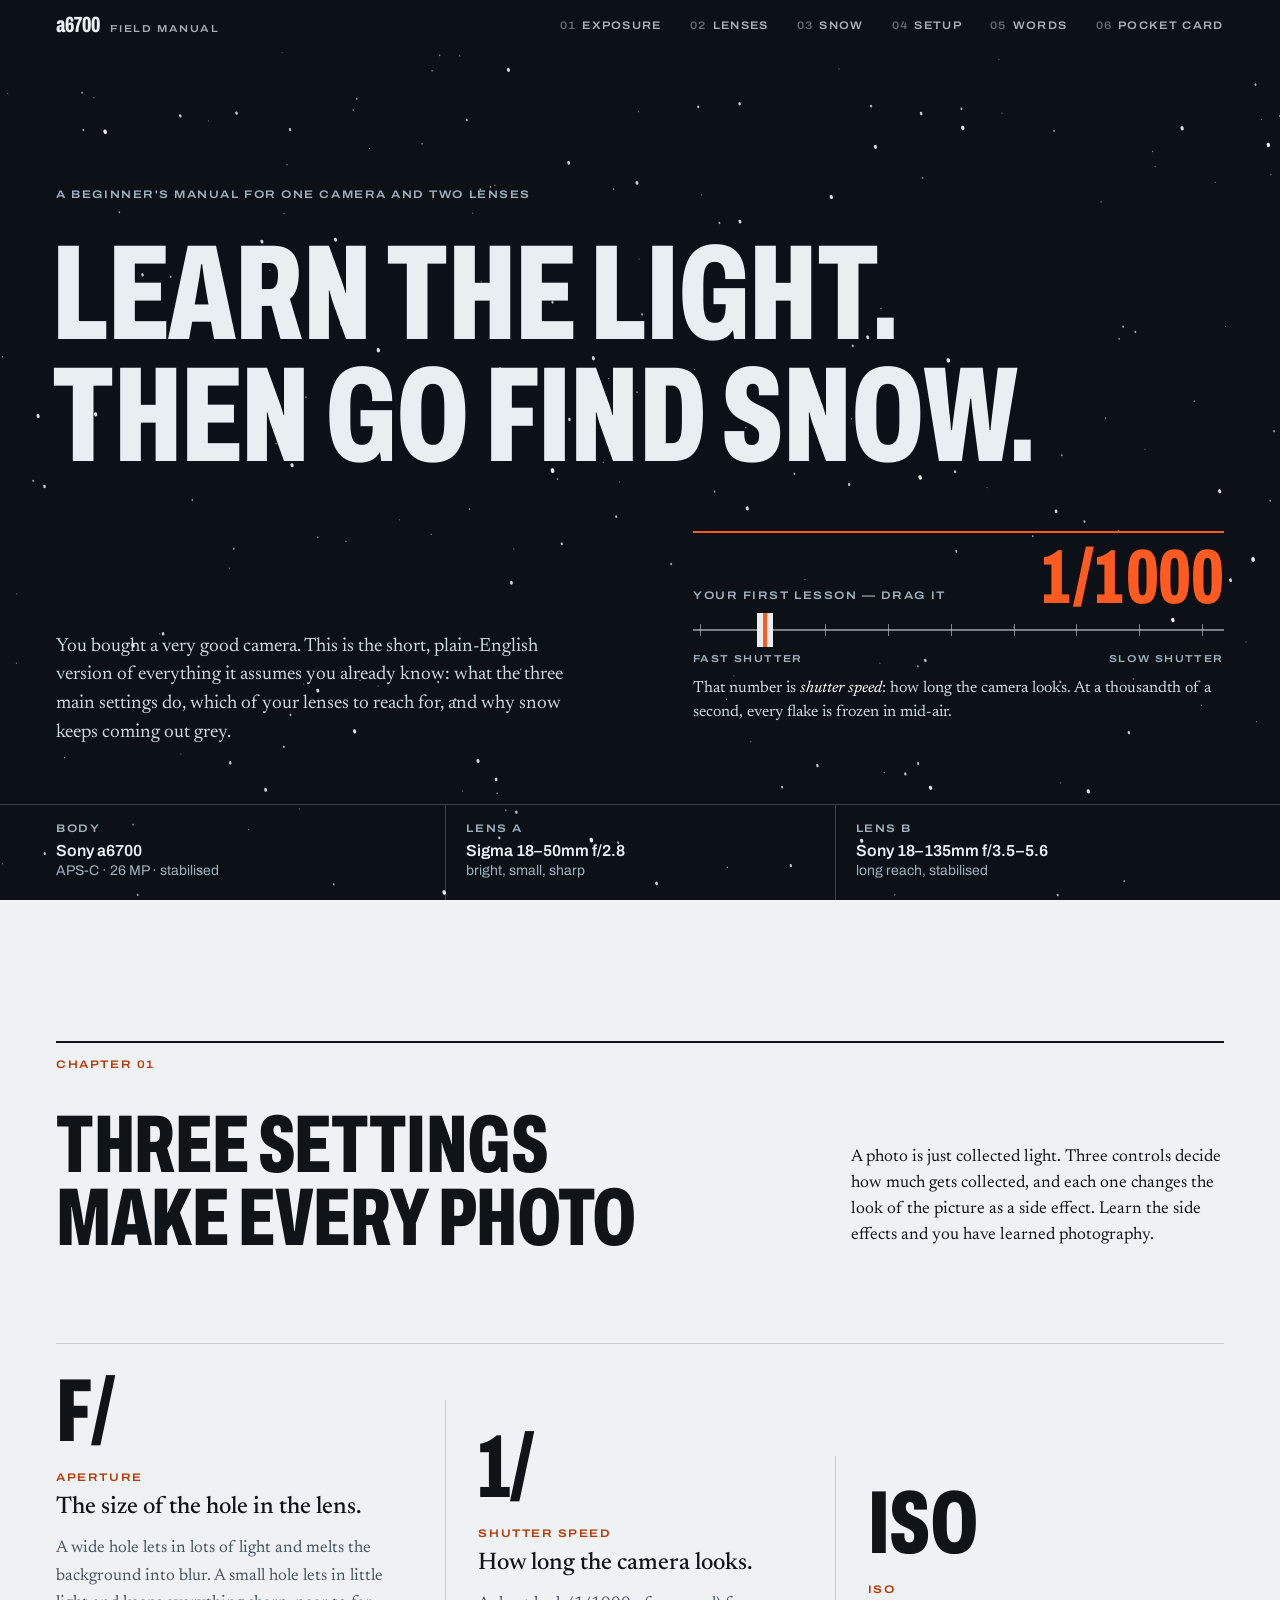
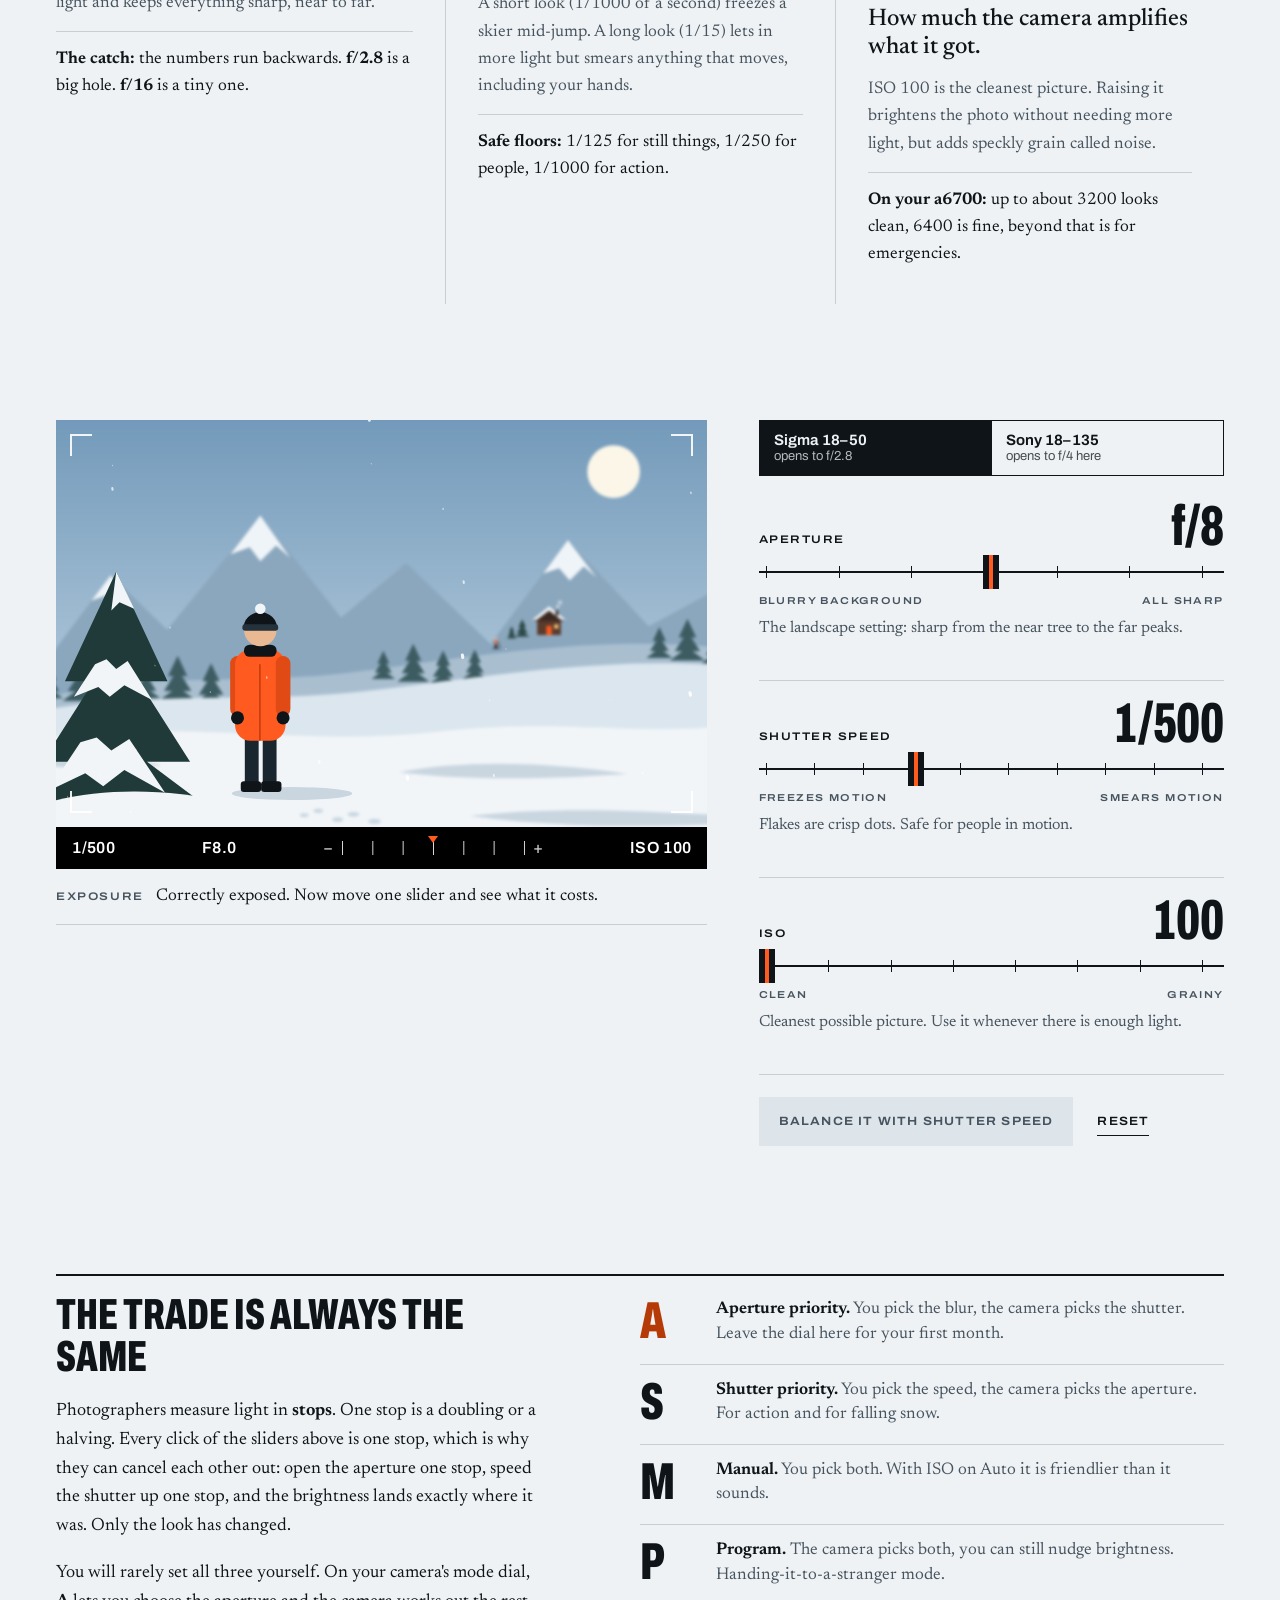
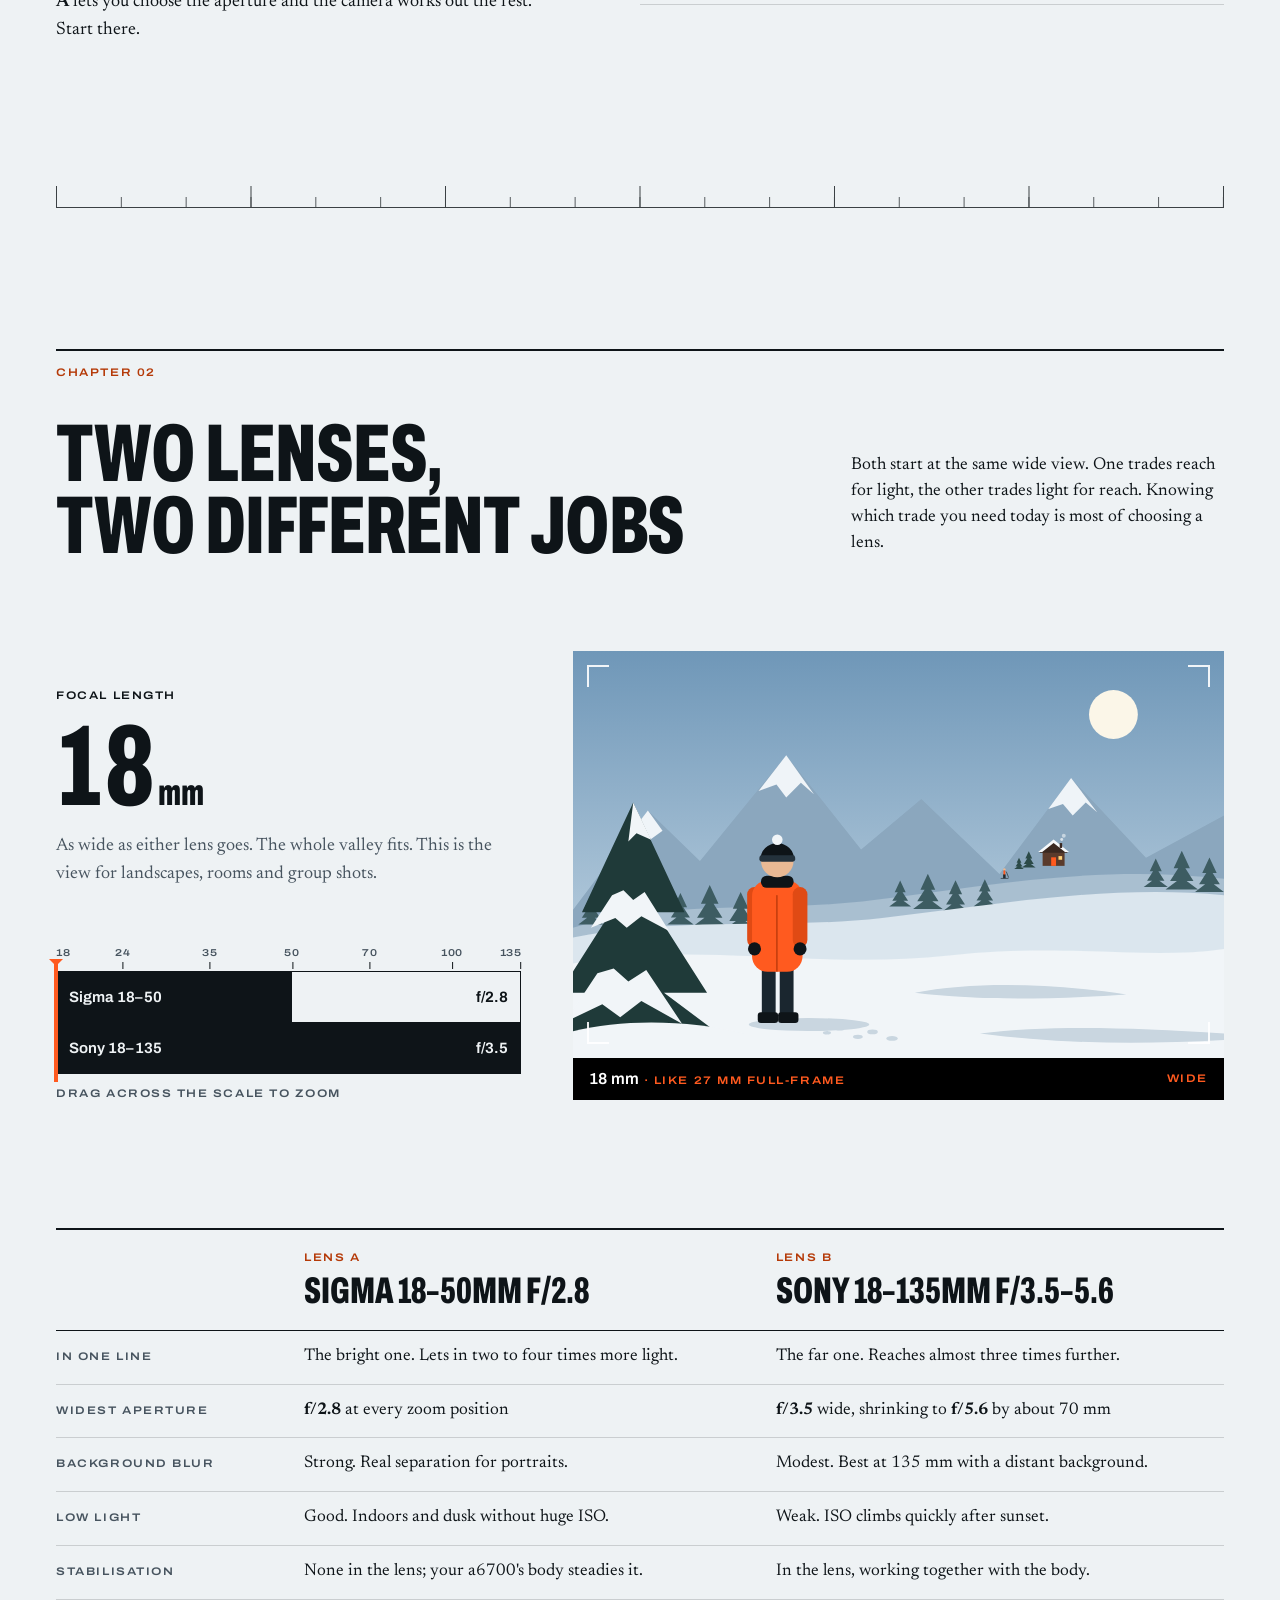
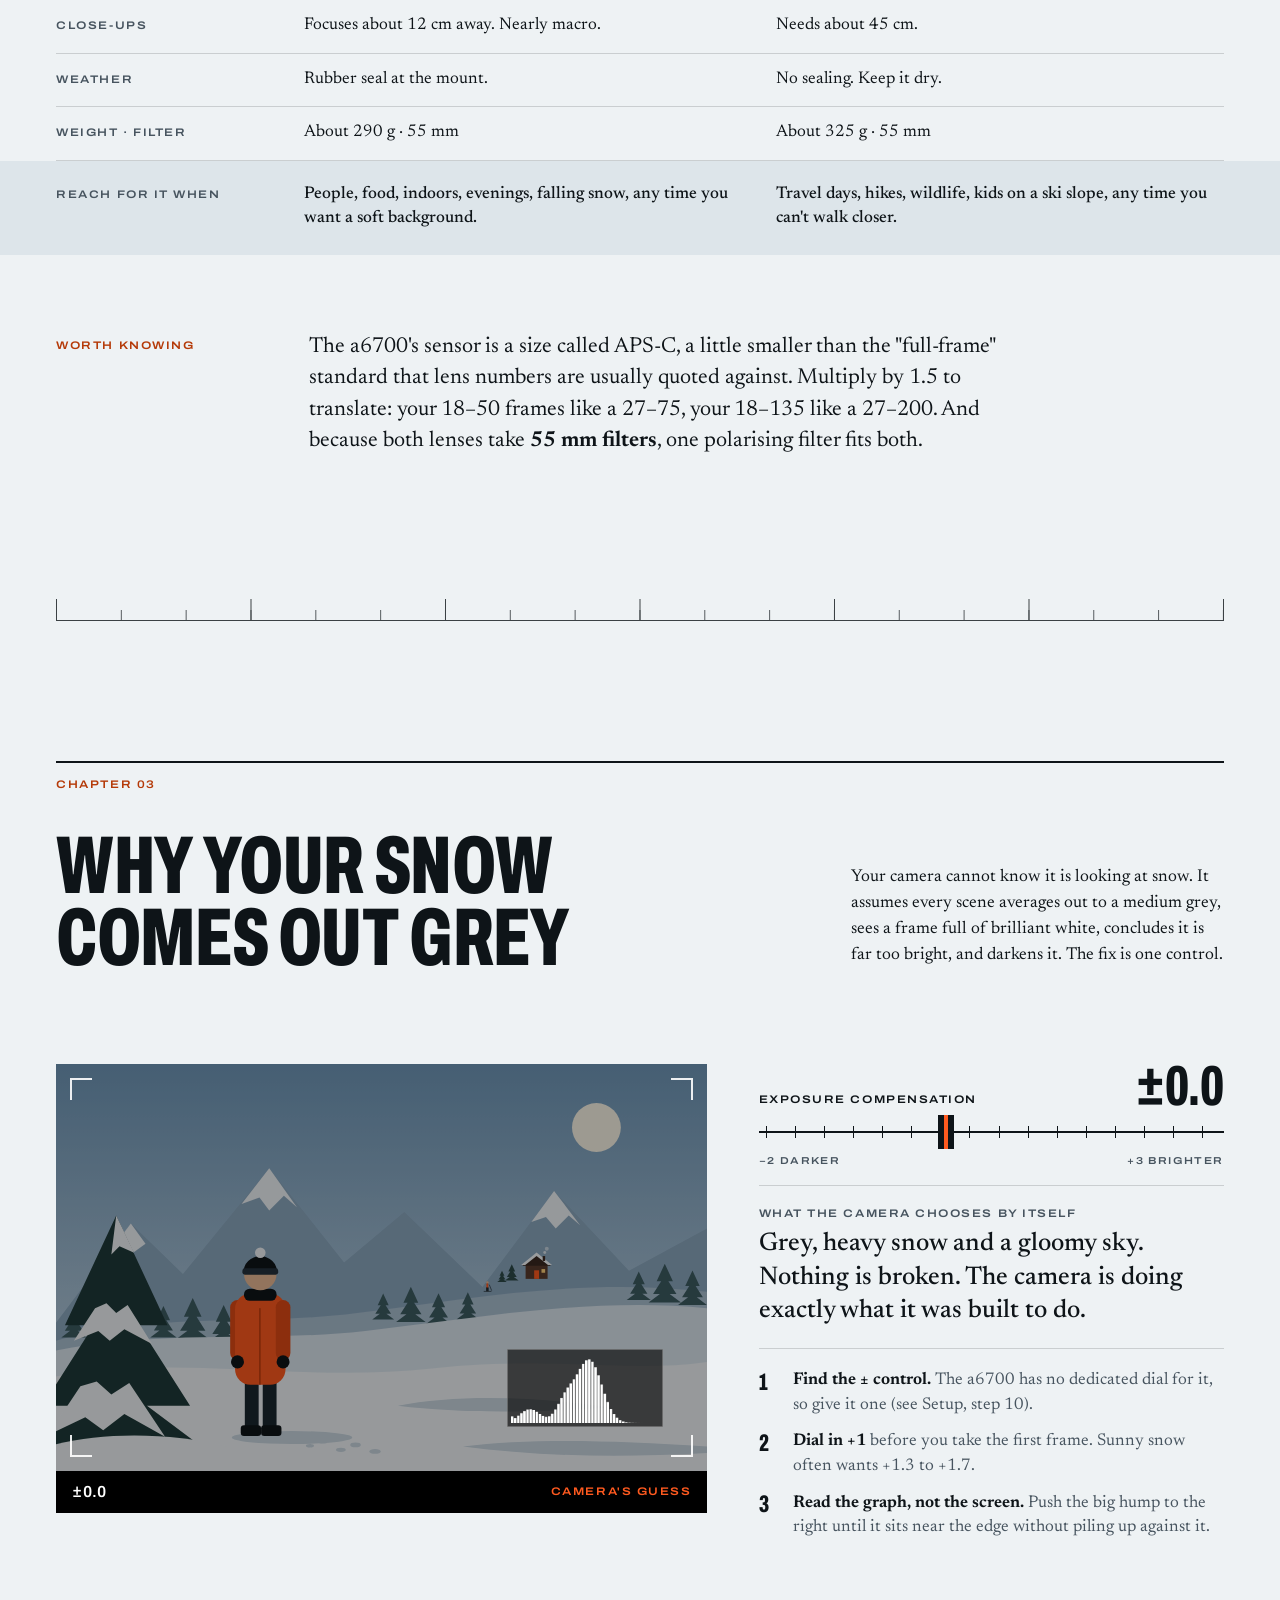
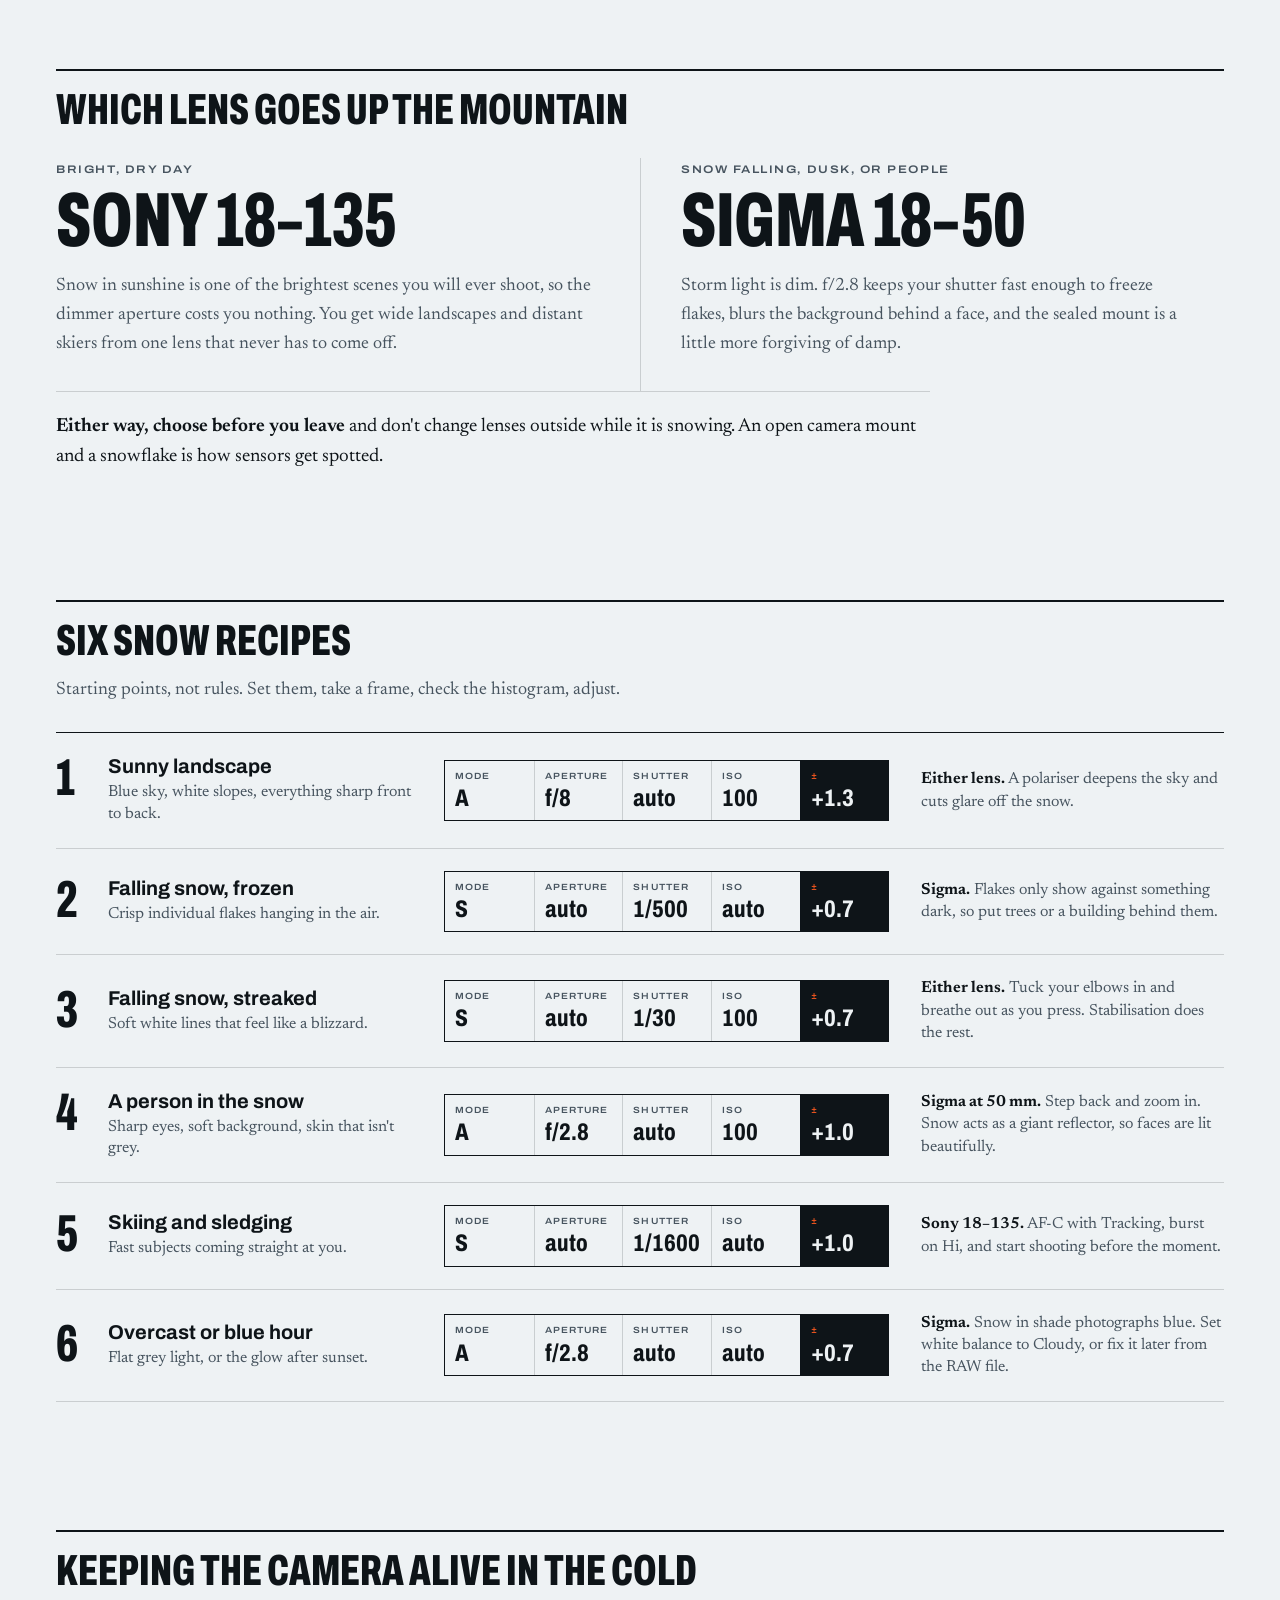
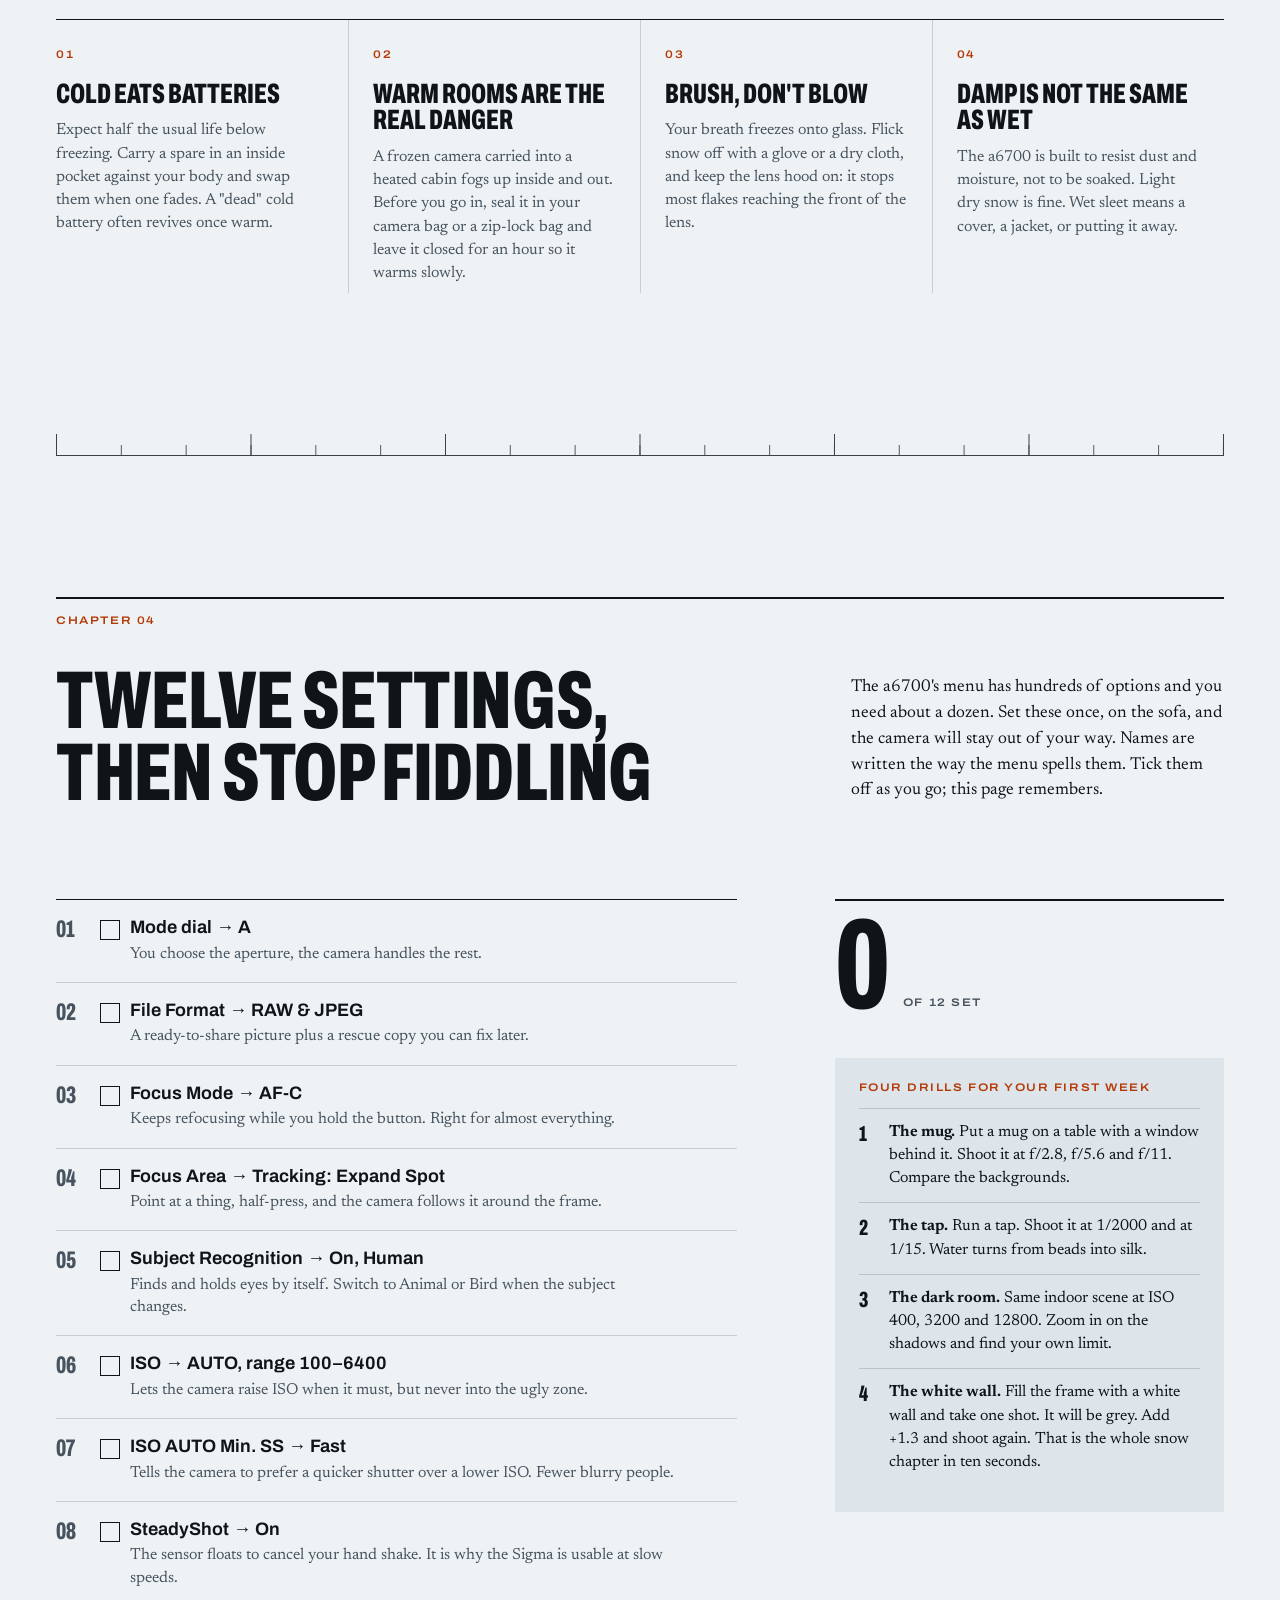
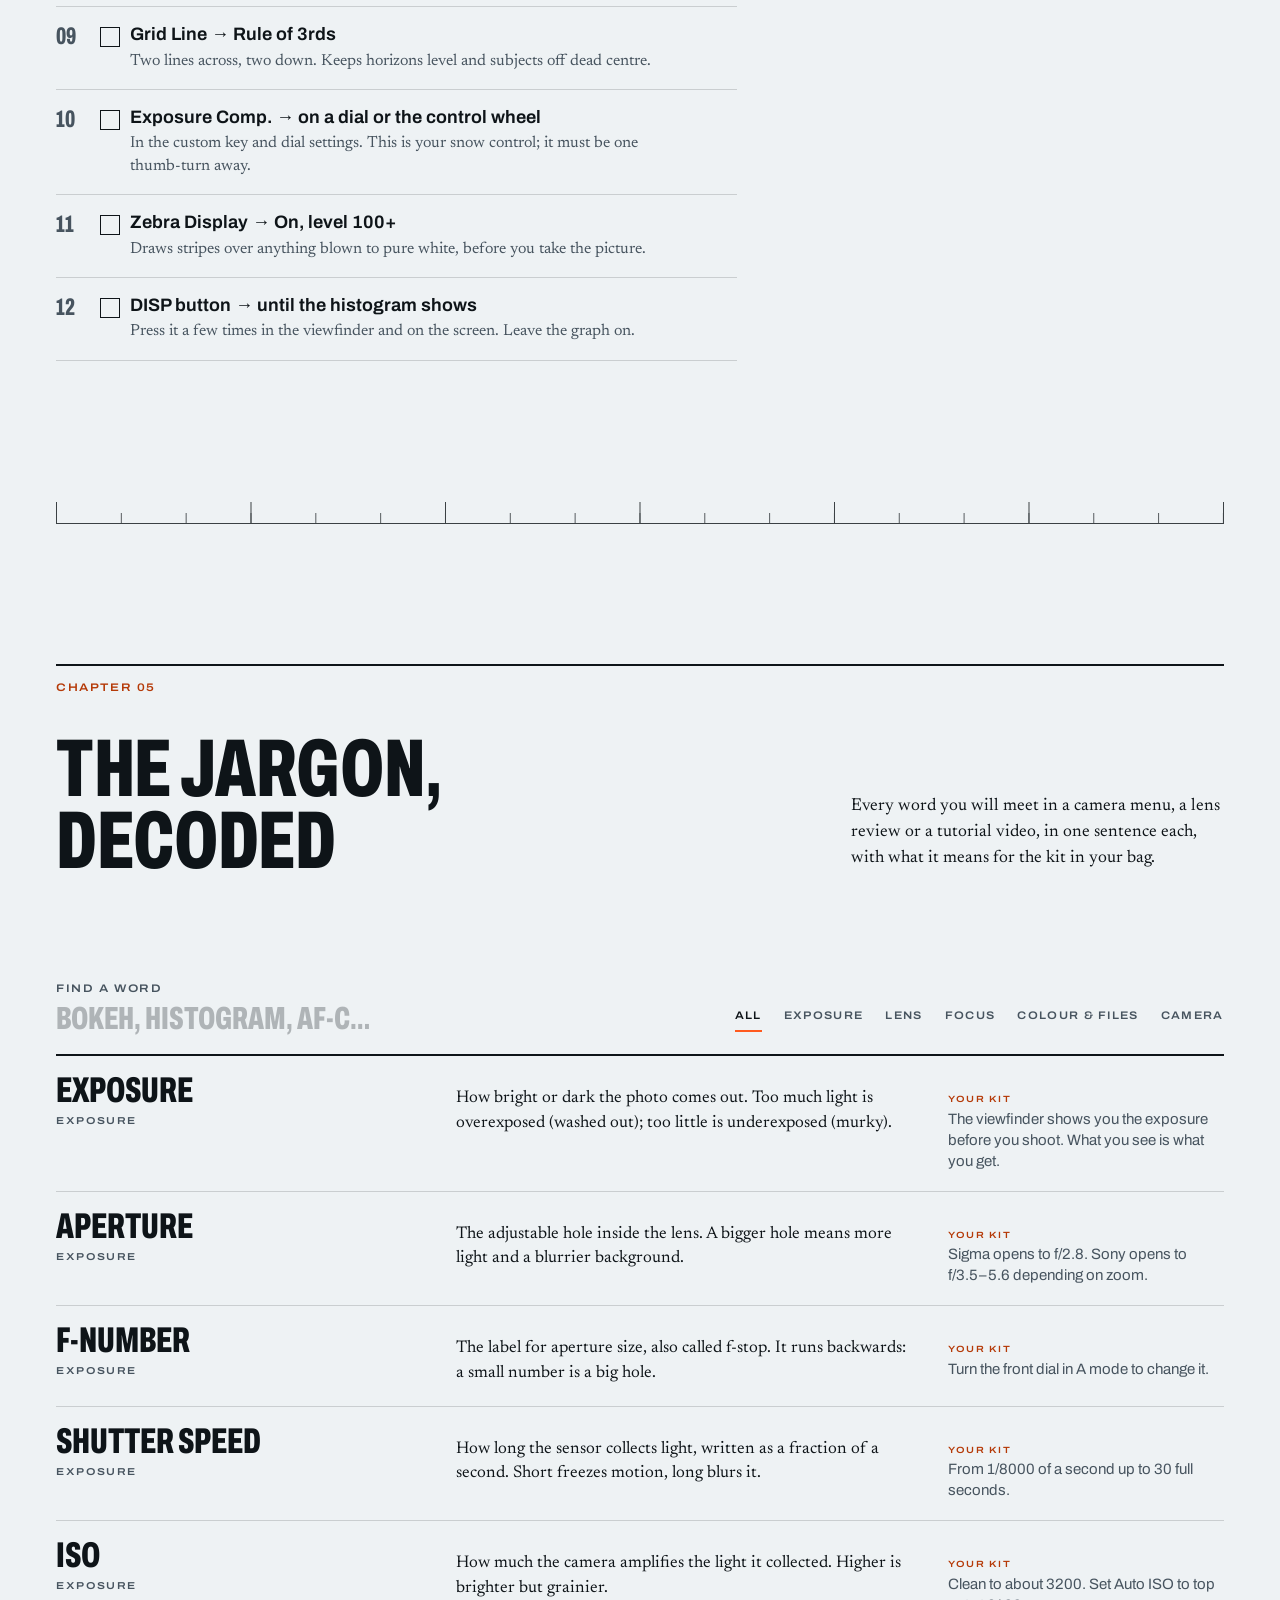
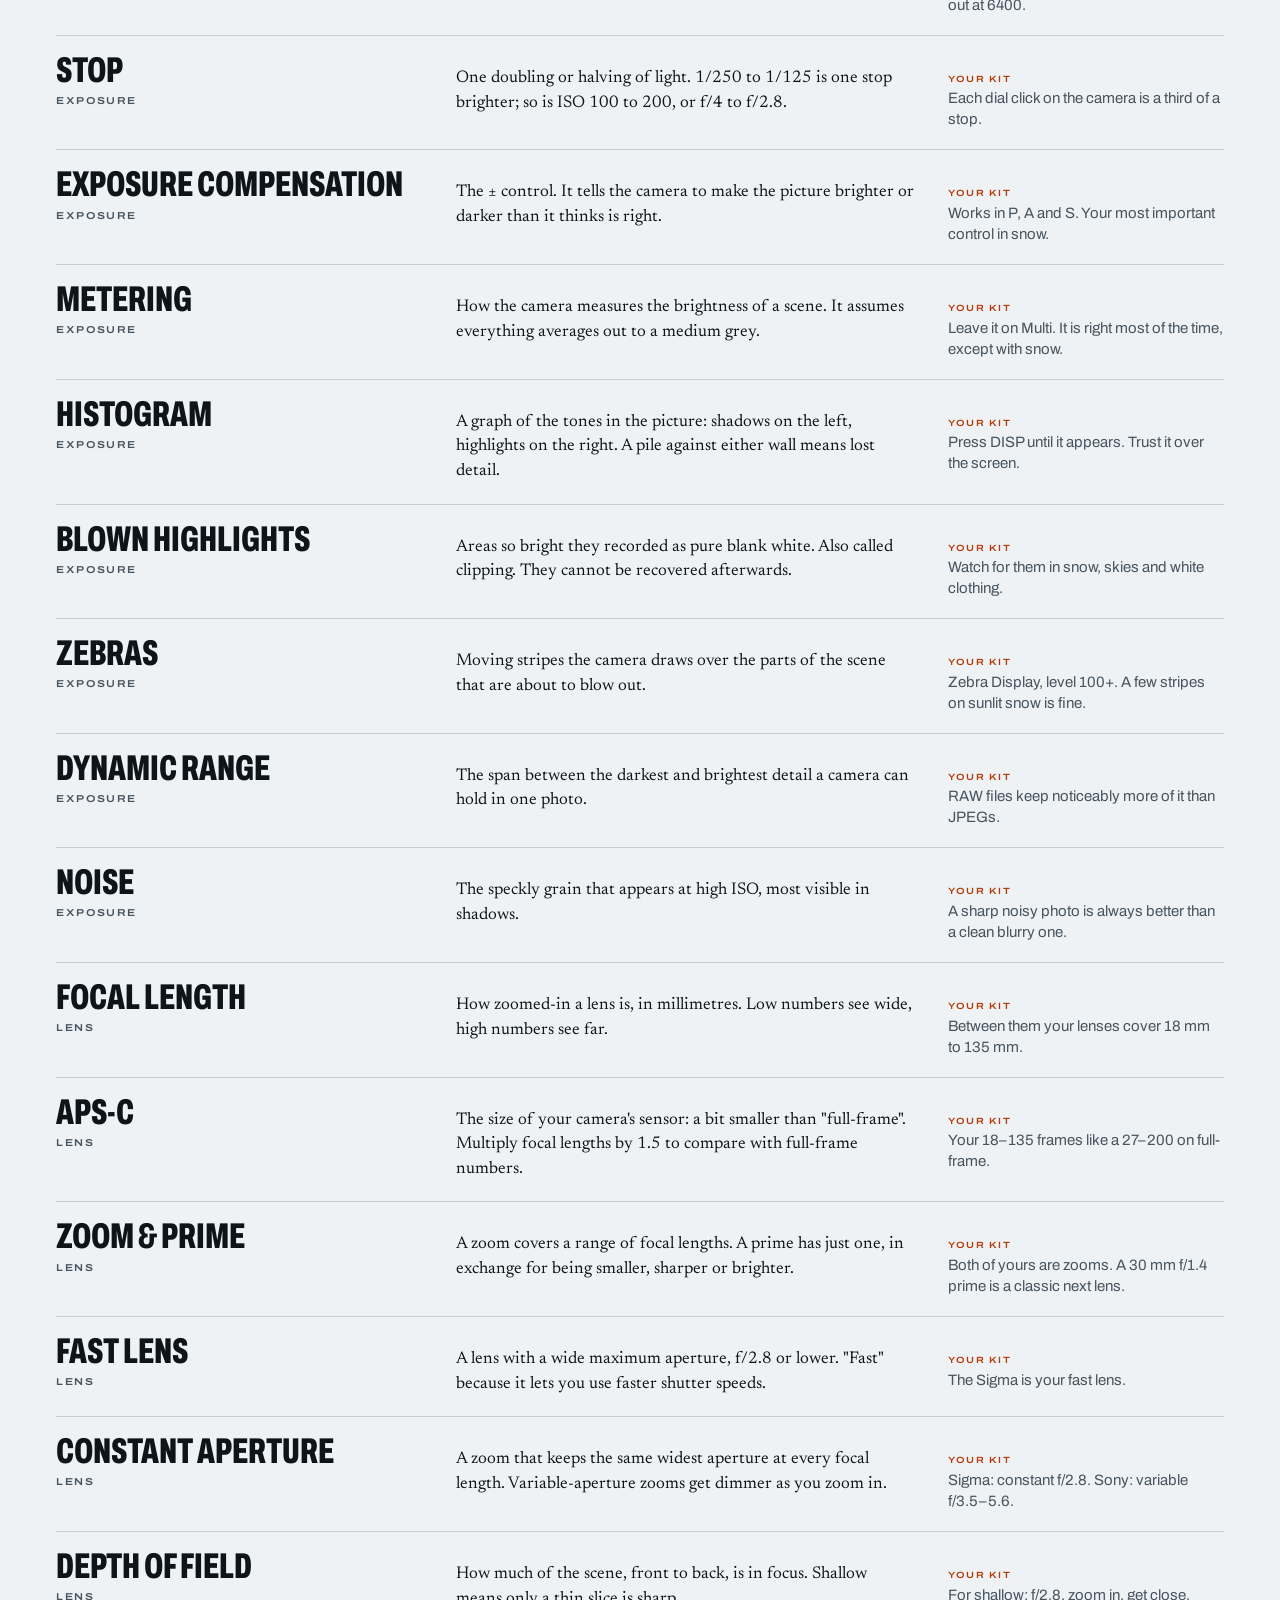
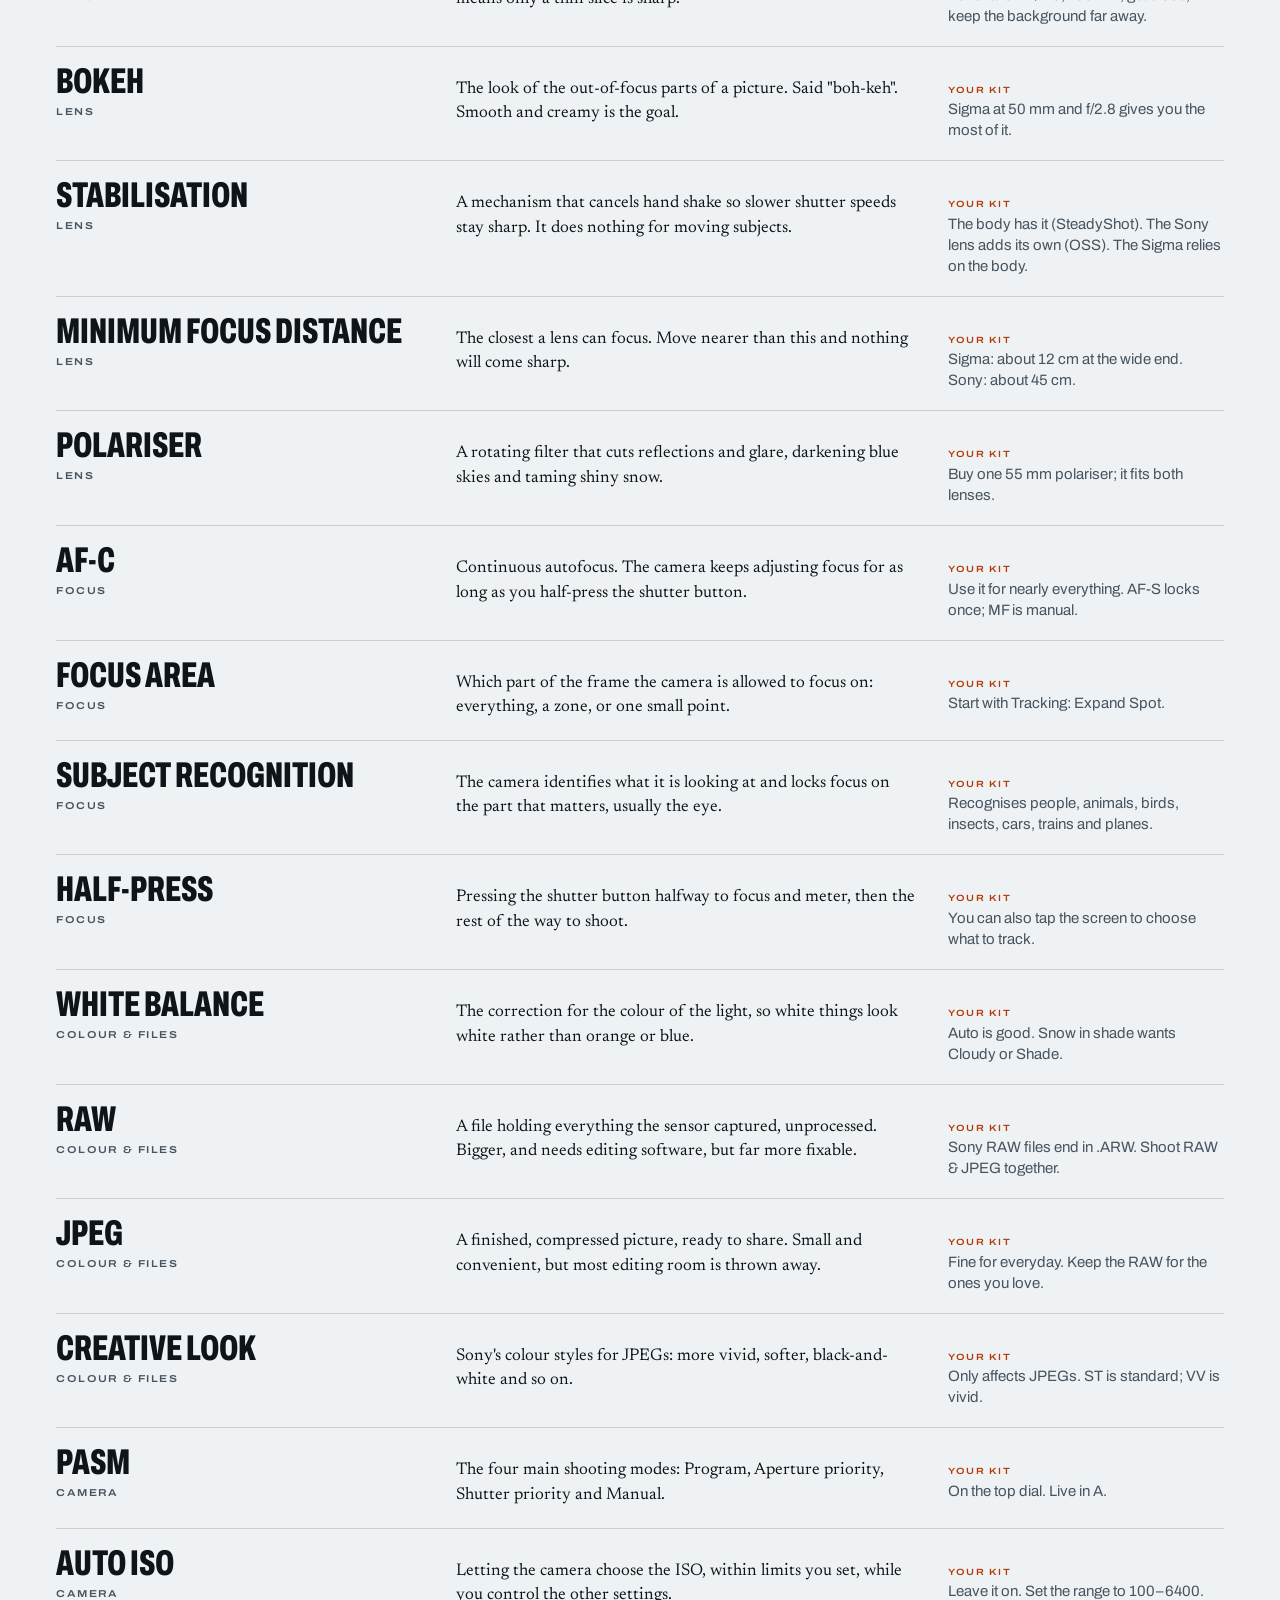
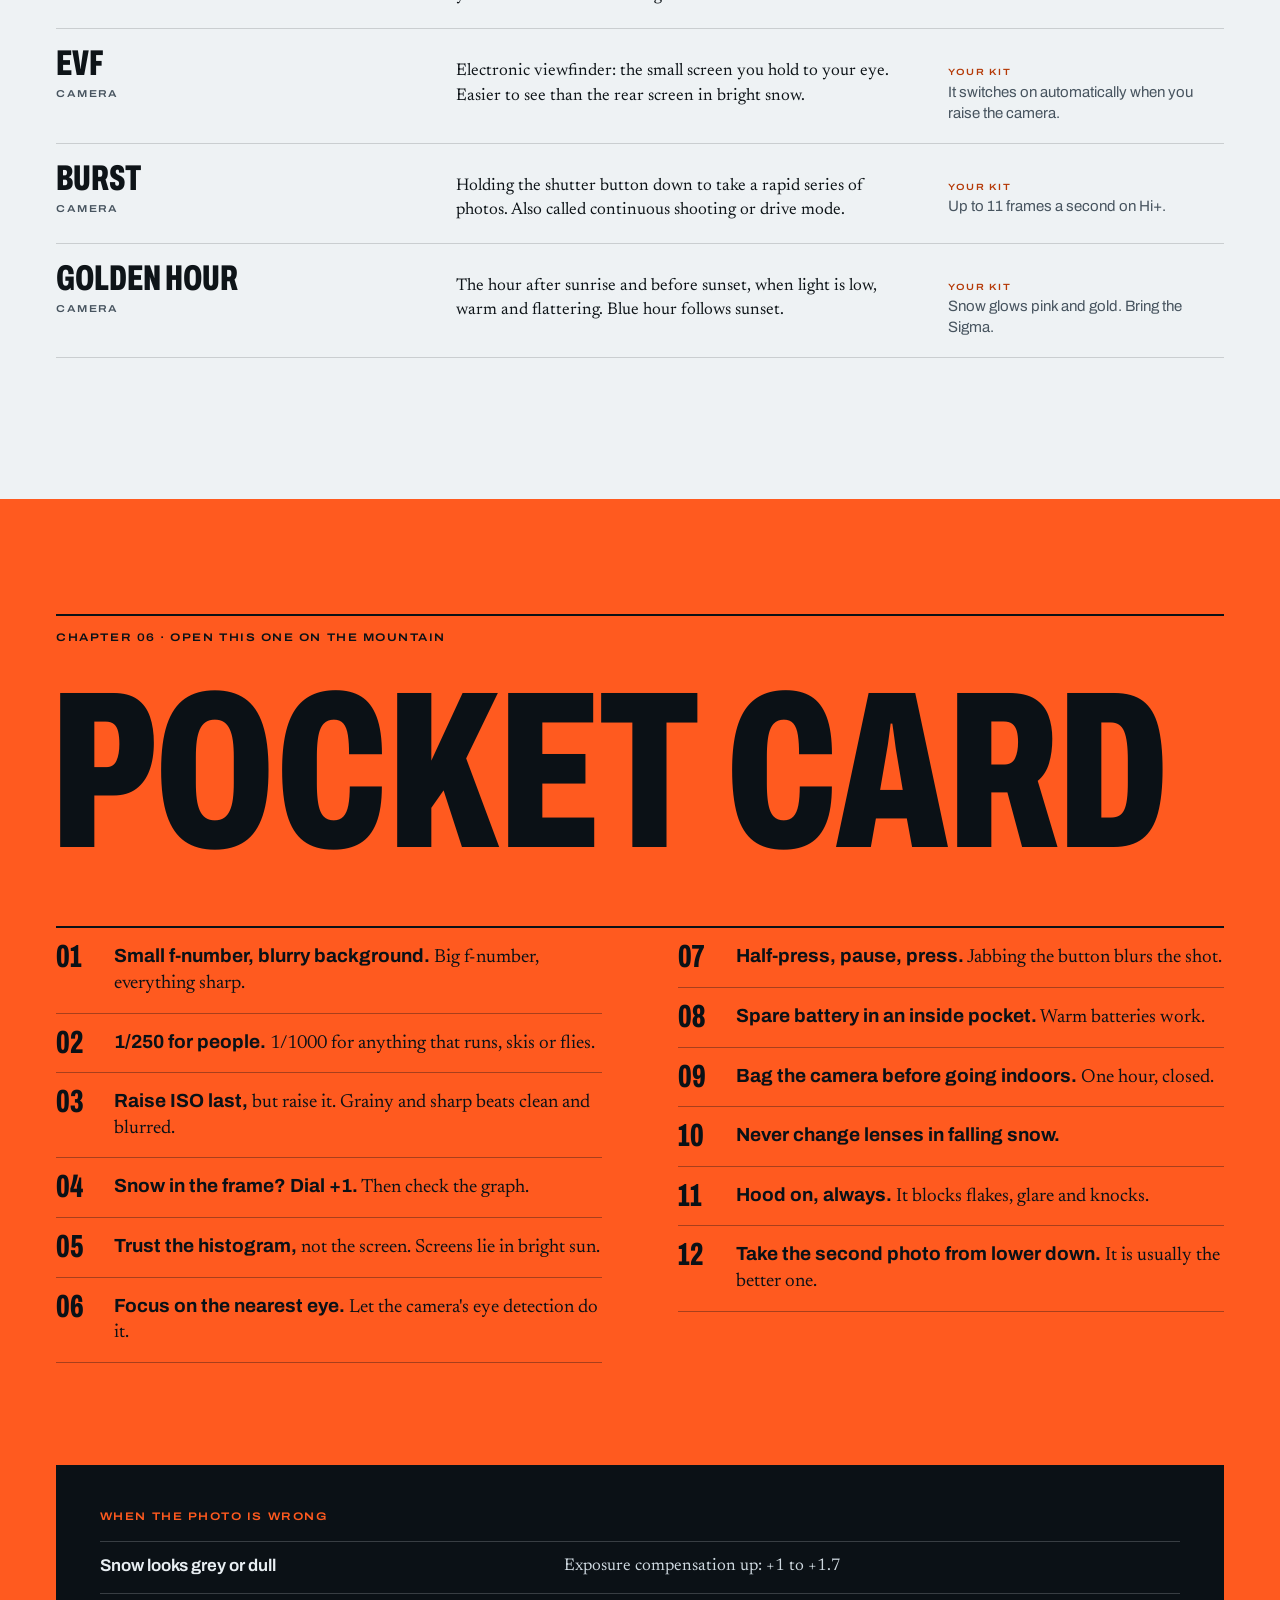
==== index.html @ c6e3d1d1 "Build a6700 Field Manual: beginner photography and snow guide Single-page static site covering expos" ====
<!doctype html>
<html lang="en">
<head>
<meta charset="utf-8">
<meta name="viewport" content="width=device-width, initial-scale=1, viewport-fit=cover">
<title>a6700 Field Manual — photography from zero, then snow</title>
<meta name="description" content="A beginner's field manual for the Sony a6700 with the Sigma 18–50mm f/2.8 and Sony 18–135mm: exposure explained with live simulators, which lens to use, and how to photograph snow.">
<meta name="theme-color" content="#0b1116">
<link rel="icon" href="data:image/svg+xml,%3Csvg xmlns='http://www.w3.org/2000/svg' viewBox='0 0 32 32'%3E%3Crect width='32' height='32' fill='%230b1116'/%3E%3Ccircle cx='16' cy='16' r='9' fill='none' stroke='%23fff' stroke-width='2'/%3E%3Ccircle cx='16' cy='16' r='3.5' fill='%23ff5a1f'/%3E%3C/svg%3E">
<link rel="preload" href="fonts/archivo-latin-wdth-normal.woff2" as="font" type="font/woff2" crossorigin>
<link rel="preload" href="fonts/newsreader-latin-opsz-normal.woff2" as="font" type="font/woff2" crossorigin>
<link rel="stylesheet" href="css/styles.css">
</head>
<body>
<a class="skip" href="#exposure">Skip to the manual</a>

<header class="nav" id="nav">
  <a class="nav__brand" href="#top"><b>a6700</b><span>Field Manual</span></a>
  <nav class="nav__links" aria-label="Chapters">
    <a href="#exposure"><i>01</i>Exposure</a>
    <a href="#lenses"><i>02</i>Lenses</a>
    <a href="#snow"><i>03</i>Snow</a>
    <a href="#setup"><i>04</i>Setup</a>
    <a href="#words"><i>05</i>Words</a>
    <a href="#pocket"><i>06</i>Pocket card</a>
  </nav>
  <div class="nav__progress" aria-hidden="true"><span id="progress"></span></div>
</header>

<!-- ───────────── HERO ───────────── -->
<section class="hero" id="top">
  <canvas class="hero__snow" id="heroSnow" aria-hidden="true"></canvas>
  <div class="hero__inner wrap">
    <p class="label hero__kicker">A beginner's manual for one camera and two lenses</p>
    <h1 class="hero__title display">
      <span class="line"><span>Learn the light.</span></span>
      <span class="line"><span>Then go find snow.</span></span>
    </h1>
    <div class="hero__lower">
      <p class="hero__lede">You bought a very good camera. This is the short, plain-English version of everything it assumes you already know: what the three main settings do, which of your lenses to reach for, and why snow keeps coming out grey.</p>
      <div class="shutterdemo">
        <div class="shutterdemo__head">
          <span class="label">Your first lesson — drag it</span>
          <output class="shutterdemo__val display" id="heroShutterVal" for="heroShutter">1/1000</output>
        </div>
        <input class="range range--dark" id="heroShutter" type="range" min="0" max="8" step="1" value="1" aria-label="Shutter speed for the falling snow">
        <div class="range__ends label"><span>Fast shutter</span><span>Slow shutter</span></div>
        <p class="shutterdemo__say" id="heroShutterSay">That number is <em>shutter speed</em>: how long the camera looks. At a thousandth of a second, every flake is frozen in mid-air.</p>
      </div>
    </div>
  </div>
  <dl class="hero__kit wrap">
    <div><dt class="label">Body</dt><dd>Sony a6700 <span>APS-C · 26 MP · stabilised</span></dd></div>
    <div><dt class="label">Lens A</dt><dd>Sigma 18–50mm f/2.8 <span>bright, small, sharp</span></dd></div>
    <div><dt class="label">Lens B</dt><dd>Sony 18–135mm f/3.5–5.6 <span>long reach, stabilised</span></dd></div>
  </dl>
</section>

<main>

<!-- ───────────── 01 EXPOSURE ───────────── -->
<section class="chapter" id="exposure">
  <div class="wrap">
    <header class="chead">
      <p class="chead__no label">Chapter 01</p>
      <h2 class="chead__title display">Three settings<br>make every photo</h2>
      <p class="chead__lede">A photo is just collected light. Three controls decide how much gets collected, and each one changes the look of the picture as a side effect. Learn the side effects and you have learned photography.</p>
    </header>

    <div class="trio">
      <article class="trio__item reveal">
        <p class="trio__sym display">f/</p>
        <h3>Aperture</h3>
        <p class="trio__what">The size of the hole in the lens.</p>
        <p>A wide hole lets in lots of light and melts the background into blur. A small hole lets in little light and keeps everything sharp, near to far.</p>
        <p class="trio__catch"><b>The catch:</b> the numbers run backwards. <b>f/2.8</b> is a big hole. <b>f/16</b> is a tiny one.</p>
      </article>
      <article class="trio__item reveal">
        <p class="trio__sym display">1/</p>
        <h3>Shutter speed</h3>
        <p class="trio__what">How long the camera looks.</p>
        <p>A short look (1/1000 of a second) freezes a skier mid-jump. A long look (1/15) lets in more light but smears anything that moves, including your hands.</p>
        <p class="trio__catch"><b>Safe floors:</b> 1/125 for still things, 1/250 for people, 1/1000 for action.</p>
      </article>
      <article class="trio__item reveal">
        <p class="trio__sym display">ISO</p>
        <h3>ISO</h3>
        <p class="trio__what">How much the camera amplifies what it got.</p>
        <p>ISO 100 is the cleanest picture. Raising it brightens the photo without needing more light, but adds speckly grain called noise.</p>
        <p class="trio__catch"><b>On your a6700:</b> up to about 3200 looks clean, 6400 is fine, beyond that is for emergencies.</p>
      </article>
    </div>

    <div class="sim" id="sim">
      <div class="sim__stagecol">
        <figure class="vf" id="simStage">
          <div class="vf__scene" id="simScene">
            <div class="vf__layer" id="simBg"></div>
            <div class="vf__layer" id="simFg"></div>
            <canvas class="vf__layer" id="simSnow"></canvas>
            <div class="vf__layer vf__grain" id="simGrain"></div>
          </div>
          <div class="vf__marks" aria-hidden="true"><i></i><i></i><i></i><i></i></div>
          <div class="vf__cursor" id="simCursor" aria-hidden="true"></div>
          <figcaption class="vf__hud" aria-live="polite">
            <span id="hudSs">1/500</span>
            <span id="hudF">F8.0</span>
            <span class="vf__meter" aria-hidden="true"><b>−</b><span class="meter"><span class="meter__ticks"></span><i id="hudNeedle"></i></span><b>+</b></span>
            <span id="hudIso">ISO 100</span>
          </figcaption>
        </figure>
        <p class="sim__verdict" id="simVerdict"><b class="label">Exposure</b><span>Correctly exposed.</span></p>
      </div>

      <div class="sim__controls">
        <div class="seg" role="group" aria-label="Lens on the camera">
          <button type="button" class="seg__b is-on" data-lens="sigma" aria-pressed="true">Sigma 18–50 <span>opens to f/2.8</span></button>
          <button type="button" class="seg__b" data-lens="sony" aria-pressed="false">Sony 18–135 <span>opens to f/4 here</span></button>
        </div>

        <div class="ctl">
          <div class="ctl__head"><label class="label" for="simF">Aperture</label><output class="ctl__val display" id="simFVal" for="simF">f/8</output></div>
          <input class="range" id="simF" type="range" min="0" max="6" step="1" value="3">
          <div class="range__ends label"><span>Blurry background</span><span>All sharp</span></div>
          <p class="ctl__say" id="simFSay"></p>
        </div>
        <div class="ctl">
          <div class="ctl__head"><label class="label" for="simS">Shutter speed</label><output class="ctl__val display" id="simSVal" for="simS">1/500</output></div>
          <input class="range" id="simS" type="range" min="0" max="9" step="1" value="3">
          <div class="range__ends label"><span>Freezes motion</span><span>Smears motion</span></div>
          <p class="ctl__say" id="simSSay"></p>
        </div>
        <div class="ctl">
          <div class="ctl__head"><label class="label" for="simI">ISO</label><output class="ctl__val display" id="simIVal" for="simI">100</output></div>
          <input class="range" id="simI" type="range" min="0" max="7" step="1" value="0">
          <div class="range__ends label"><span>Clean</span><span>Grainy</span></div>
          <p class="ctl__say" id="simISay"></p>
        </div>
        <div class="sim__actions">
          <button type="button" class="btn" id="simBalance">Balance it with shutter speed</button>
          <button type="button" class="link" id="simReset">Reset</button>
        </div>
      </div>
    </div>

    <div class="stops">
      <div class="stops__text">
        <h3 class="h3">The trade is always the same</h3>
        <p>Photographers measure light in <b>stops</b>. One stop is a doubling or a halving. Every click of the sliders above is one stop, which is why they can cancel each other out: open the aperture one stop, speed the shutter up one stop, and the brightness lands exactly where it was. Only the look has changed.</p>
        <p>You will rarely set all three yourself. On your camera's mode dial, <b>A</b> lets you choose the aperture and the camera works out the rest. Start there.</p>
      </div>
      <dl class="modes">
        <div><dt class="display">A</dt><dd><b>Aperture priority.</b> You pick the blur, the camera picks the shutter. Leave the dial here for your first month.</dd></div>
        <div><dt class="display">S</dt><dd><b>Shutter priority.</b> You pick the speed, the camera picks the aperture. For action and for falling snow.</dd></div>
        <div><dt class="display">M</dt><dd><b>Manual.</b> You pick both. With ISO on Auto it is friendlier than it sounds.</dd></div>
        <div><dt class="display">P</dt><dd><b>Program.</b> The camera picks both, you can still nudge brightness. Handing-it-to-a-stranger mode.</dd></div>
      </dl>
    </div>
  </div>
</section>

<div class="ruler" aria-hidden="true"></div>

<!-- ───────────── 02 LENSES ───────────── -->
<section class="chapter" id="lenses">
  <div class="wrap">
    <header class="chead">
      <p class="chead__no label">Chapter 02</p>
      <h2 class="chead__title display">Two lenses,<br>two different jobs</h2>
      <p class="chead__lede">Both start at the same wide view. One trades reach for light, the other trades light for reach. Knowing which trade you need today is most of choosing a lens.</p>
    </header>

    <div class="zoom">
      <figure class="vf vf--zoom">
        <div class="vf__scene"><div class="vf__layer vf__zoomer" id="zoomScene"></div></div>
        <div class="vf__marks" aria-hidden="true"><i></i><i></i><i></i><i></i></div>
        <figcaption class="vf__hud vf__hud--zoom"><span id="zoomMm">18 mm</span><span id="zoomKind">Wide</span></figcaption>
      </figure>

      <div class="zoom__panel">
        <div class="zoom__read">
          <div><span class="label">Focal length</span><output class="zoom__big display" id="zoomVal" for="zoomRange">18<small>mm</small></output></div>
          <p id="zoomSay">As wide as either lens goes. The whole valley fits. This is the view for landscapes, rooms and group shots.</p>
        </div>

        <div class="fscale" id="fscale">
          <div class="fscale__marks label" id="fscaleMarks"></div>
          <div class="fscale__bar fscale__bar--sigma" id="barSigma"><span class="fscale__fill"></span><b>Sigma 18–50</b><em id="apSigma">f/2.8</em></div>
          <div class="fscale__bar fscale__bar--sony" id="barSony"><span class="fscale__fill"></span><b>Sony 18–135</b><em id="apSony">f/3.5</em></div>
          <i class="fscale__index" id="fscaleIndex"></i>
          <input class="fscale__input" id="zoomRange" type="range" min="0" max="1000" step="1" value="0" aria-label="Focal length in millimetres">
        </div>
        <p class="zoom__hint label">Drag across the scale to zoom</p>
      </div>
    </div>

    <div class="versus">
      <div class="versus__row versus__row--head">
        <span></span>
        <h3><small class="label">Lens A</small>Sigma 18–50mm f/2.8</h3>
        <h3><small class="label">Lens B</small>Sony 18–135mm f/3.5–5.6</h3>
      </div>
      <div class="versus__row"><span class="label">In one line</span><p>The bright one. Lets in two to four times more light.</p><p>The far one. Reaches almost three times further.</p></div>
      <div class="versus__row"><span class="label">Widest aperture</span><p><b>f/2.8</b> at every zoom position</p><p><b>f/3.5</b> wide, shrinking to <b>f/5.6</b> by about 70 mm</p></div>
      <div class="versus__row"><span class="label">Background blur</span><p>Strong. Real separation for portraits.</p><p>Modest. Best at 135 mm with a distant background.</p></div>
      <div class="versus__row"><span class="label">Low light</span><p>Good. Indoors and dusk without huge ISO.</p><p>Weak. ISO climbs quickly after sunset.</p></div>
      <div class="versus__row"><span class="label">Stabilisation</span><p>None in the lens; your a6700's body steadies it.</p><p>In the lens, working together with the body.</p></div>
      <div class="versus__row"><span class="label">Close-ups</span><p>Focuses about 12 cm away. Nearly macro.</p><p>Needs about 45 cm.</p></div>
      <div class="versus__row"><span class="label">Weather</span><p>Rubber seal at the mount.</p><p>No sealing. Keep it dry.</p></div>
      <div class="versus__row"><span class="label">Weight · filter</span><p>About 290 g · 55 mm</p><p>About 325 g · 55 mm</p></div>
      <div class="versus__row versus__row--pick"><span class="label">Reach for it when</span>
        <p>People, food, indoors, evenings, falling snow, any time you want a soft background.</p>
        <p>Travel days, hikes, wildlife, kids on a ski slope, any time you can't walk closer.</p>
      </div>
    </div>

    <aside class="note reveal">
      <p class="label">Worth knowing</p>
      <p>The a6700's sensor is a size called APS-C, a little smaller than the "full-frame" standard that lens numbers are usually quoted against. Multiply by 1.5 to translate: your 18–50 frames like a 27–75, your 18–135 like a 27–200. And because both lenses take <b>55 mm filters</b>, one polarising filter fits both.</p>
    </aside>
  </div>
</section>

<div class="ruler" aria-hidden="true"></div>

<!-- ───────────── 03 SNOW ───────────── -->
<section class="chapter" id="snow">
  <div class="wrap">
    <header class="chead">
      <p class="chead__no label">Chapter 03</p>
      <h2 class="chead__title display">Why your snow<br>comes out grey</h2>
      <p class="chead__lede">Your camera cannot know it is looking at snow. It assumes every scene averages out to a medium grey, sees a frame full of brilliant white, concludes it is far too bright, and darkens it. The fix is one control.</p>
    </header>

    <div class="evdemo">
      <figure class="vf vf--ev">
        <div class="vf__scene"><div class="vf__layer" id="evScene"></div></div>
        <div class="vf__marks" aria-hidden="true"><i></i><i></i><i></i><i></i></div>
        <canvas class="vf__histo" id="evHisto" width="240" height="120" aria-hidden="true"></canvas>
        <figcaption class="vf__hud vf__hud--zoom"><span id="evHud">±0.0</span><span id="evHudWord">Camera's guess</span></figcaption>
      </figure>
      <div class="evdemo__panel">
        <div class="ctl ctl--flush">
          <div class="ctl__head"><label class="label" for="evRange">Exposure compensation</label><output class="ctl__val display" id="evVal" for="evRange">±0.0</output></div>
          <input class="range" id="evRange" type="range" min="-6" max="9" step="1" value="0">
          <div class="range__ends label"><span>−2 darker</span><span>+3 brighter</span></div>
        </div>
        <p class="evdemo__verdict" id="evSay"></p>
        <ol class="evdemo__steps">
          <li><b>Find the ± control.</b> The a6700 has no dedicated dial for it, so give it one (see Setup, step 10).</li>
          <li><b>Dial in +1</b> before you take the first frame. Sunny snow often wants +1.3 to +1.7.</li>
          <li><b>Read the graph, not the screen.</b> Push the big hump to the right until it sits near the edge without piling up against it.</li>
        </ol>
      </div>
    </div>

    <h3 class="h3 h3--rule">Which lens goes up the mountain</h3>
    <div class="pick">
      <div class="pick__col reveal">
        <p class="label">Bright, dry day</p>
        <p class="pick__name display">Sony 18–135</p>
        <p>Snow in sunshine is one of the brightest scenes you will ever shoot, so the dimmer aperture costs you nothing. You get wide landscapes and distant skiers from one lens that never has to come off.</p>
      </div>
      <div class="pick__col reveal">
        <p class="label">Snow falling, dusk, or people</p>
        <p class="pick__name display">Sigma 18–50</p>
        <p>Storm light is dim. f/2.8 keeps your shutter fast enough to freeze flakes, blurs the background behind a face, and the sealed mount is a little more forgiving of damp.</p>
      </div>
      <p class="pick__rule reveal"><b>Either way, choose before you leave</b> and don't change lenses outside while it is snowing. An open camera mount and a snowflake is how sensors get spotted.</p>
    </div>

    <h3 class="h3 h3--rule">Six snow recipes</h3>
    <p class="sub">Starting points, not rules. Set them, take a frame, check the histogram, adjust.</p>
    <div class="recipes">
      <article class="recipe reveal">
        <div class="recipe__what"><span class="recipe__no display">1</span><h4>Sunny landscape</h4><p>Blue sky, white slopes, everything sharp front to back.</p></div>
        <dl class="recipe__set"><div><dt>Mode</dt><dd>A</dd></div><div><dt>Aperture</dt><dd>f/8</dd></div><div><dt>Shutter</dt><dd>auto</dd></div><div><dt>ISO</dt><dd>100</dd></div><div class="is-key"><dt>±</dt><dd>+1.3</dd></div></dl>
        <p class="recipe__tip"><b>Either lens.</b> A polariser deepens the sky and cuts glare off the snow.</p>
      </article>
      <article class="recipe reveal">
        <div class="recipe__what"><span class="recipe__no display">2</span><h4>Falling snow, frozen</h4><p>Crisp individual flakes hanging in the air.</p></div>
        <dl class="recipe__set"><div><dt>Mode</dt><dd>S</dd></div><div><dt>Aperture</dt><dd>auto</dd></div><div><dt>Shutter</dt><dd>1/500</dd></div><div><dt>ISO</dt><dd>auto</dd></div><div class="is-key"><dt>±</dt><dd>+0.7</dd></div></dl>
        <p class="recipe__tip"><b>Sigma.</b> Flakes only show against something dark, so put trees or a building behind them.</p>
      </article>
      <article class="recipe reveal">
        <div class="recipe__what"><span class="recipe__no display">3</span><h4>Falling snow, streaked</h4><p>Soft white lines that feel like a blizzard.</p></div>
        <dl class="recipe__set"><div><dt>Mode</dt><dd>S</dd></div><div><dt>Aperture</dt><dd>auto</dd></div><div><dt>Shutter</dt><dd>1/30</dd></div><div><dt>ISO</dt><dd>100</dd></div><div class="is-key"><dt>±</dt><dd>+0.7</dd></div></dl>
        <p class="recipe__tip"><b>Either lens.</b> Tuck your elbows in and breathe out as you press. Stabilisation does the rest.</p>
      </article>
      <article class="recipe reveal">
        <div class="recipe__what"><span class="recipe__no display">4</span><h4>A person in the snow</h4><p>Sharp eyes, soft background, skin that isn't grey.</p></div>
        <dl class="recipe__set"><div><dt>Mode</dt><dd>A</dd></div><div><dt>Aperture</dt><dd>f/2.8</dd></div><div><dt>Shutter</dt><dd>auto</dd></div><div><dt>ISO</dt><dd>100</dd></div><div class="is-key"><dt>±</dt><dd>+1.0</dd></div></dl>
        <p class="recipe__tip"><b>Sigma at 50 mm.</b> Step back and zoom in. Snow acts as a giant reflector, so faces are lit beautifully.</p>
      </article>
      <article class="recipe reveal">
        <div class="recipe__what"><span class="recipe__no display">5</span><h4>Skiing and sledging</h4><p>Fast subjects coming straight at you.</p></div>
        <dl class="recipe__set"><div><dt>Mode</dt><dd>S</dd></div><div><dt>Aperture</dt><dd>auto</dd></div><div><dt>Shutter</dt><dd>1/1600</dd></div><div><dt>ISO</dt><dd>auto</dd></div><div class="is-key"><dt>±</dt><dd>+1.0</dd></div></dl>
        <p class="recipe__tip"><b>Sony 18–135.</b> AF-C with Tracking, burst on Hi, and start shooting before the moment.</p>
      </article>
      <article class="recipe reveal">
        <div class="recipe__what"><span class="recipe__no display">6</span><h4>Overcast or blue hour</h4><p>Flat grey light, or the glow after sunset.</p></div>
        <dl class="recipe__set"><div><dt>Mode</dt><dd>A</dd></div><div><dt>Aperture</dt><dd>f/2.8</dd></div><div><dt>Shutter</dt><dd>auto</dd></div><div><dt>ISO</dt><dd>auto</dd></div><div class="is-key"><dt>±</dt><dd>+0.7</dd></div></dl>
        <p class="recipe__tip"><b>Sigma.</b> Snow in shade photographs blue. Set white balance to Cloudy, or fix it later from the RAW file.</p>
      </article>
    </div>

    <h3 class="h3 h3--rule">Keeping the camera alive in the cold</h3>
    <ol class="care">
      <li class="reveal"><h4>Cold eats batteries</h4><p>Expect half the usual life below freezing. Carry a spare in an inside pocket against your body and swap them when one fades. A "dead" cold battery often revives once warm.</p></li>
      <li class="reveal"><h4>Warm rooms are the real danger</h4><p>A frozen camera carried into a heated cabin fogs up inside and out. Before you go in, seal it in your camera bag or a zip-lock bag and leave it closed for an hour so it warms slowly.</p></li>
      <li class="reveal"><h4>Brush, don't blow</h4><p>Your breath freezes onto glass. Flick snow off with a glove or a dry cloth, and keep the lens hood on: it stops most flakes reaching the front of the lens.</p></li>
      <li class="reveal"><h4>Damp is not the same as wet</h4><p>The a6700 is built to resist dust and moisture, not to be soaked. Light dry snow is fine. Wet sleet means a cover, a jacket, or putting it away.</p></li>
    </ol>
  </div>
</section>

<div class="ruler" aria-hidden="true"></div>

<!-- ───────────── 04 SETUP ───────────── -->
<section class="chapter" id="setup">
  <div class="wrap">
    <header class="chead">
      <p class="chead__no label">Chapter 04</p>
      <h2 class="chead__title display">Twelve settings,<br>then stop fiddling</h2>
      <p class="chead__lede">The a6700's menu has hundreds of options and you need about a dozen. Set these once, on the sofa, and the camera will stay out of your way. Names are written the way the menu spells them. Tick them off as you go; this page remembers.</p>
    </header>

    <div class="setup">
      <ol class="checks" id="checks">
        <li><label><input type="checkbox"><span class="checks__box"></span><span class="checks__body"><b>Mode dial → A</b><em>You choose the aperture, the camera handles the rest.</em></span></label></li>
        <li><label><input type="checkbox"><span class="checks__box"></span><span class="checks__body"><b>File Format → RAW &amp; JPEG</b><em>A ready-to-share picture plus a rescue copy you can fix later.</em></span></label></li>
        <li><label><input type="checkbox"><span class="checks__box"></span><span class="checks__body"><b>Focus Mode → AF-C</b><em>Keeps refocusing while you hold the button. Right for almost everything.</em></span></label></li>
        <li><label><input type="checkbox"><span class="checks__box"></span><span class="checks__body"><b>Focus Area → Tracking: Expand Spot</b><em>Point at a thing, half-press, and the camera follows it around the frame.</em></span></label></li>
        <li><label><input type="checkbox"><span class="checks__box"></span><span class="checks__body"><b>Subject Recognition → On, Human</b><em>Finds and holds eyes by itself. Switch to Animal or Bird when the subject changes.</em></span></label></li>
        <li><label><input type="checkbox"><span class="checks__box"></span><span class="checks__body"><b>ISO → AUTO, range 100–6400</b><em>Lets the camera raise ISO when it must, but never into the ugly zone.</em></span></label></li>
        <li><label><input type="checkbox"><span class="checks__box"></span><span class="checks__body"><b>ISO AUTO Min. SS → Fast</b><em>Tells the camera to prefer a quicker shutter over a lower ISO. Fewer blurry people.</em></span></label></li>
        <li><label><input type="checkbox"><span class="checks__box"></span><span class="checks__body"><b>SteadyShot → On</b><em>The sensor floats to cancel your hand shake. It is why the Sigma is usable at slow speeds.</em></span></label></li>
        <li><label><input type="checkbox"><span class="checks__box"></span><span class="checks__body"><b>Grid Line → Rule of 3rds</b><em>Two lines across, two down. Keeps horizons level and subjects off dead centre.</em></span></label></li>
        <li><label><input type="checkbox"><span class="checks__box"></span><span class="checks__body"><b>Exposure Comp. → on a dial or the control wheel</b><em>In the custom key and dial settings. This is your snow control; it must be one thumb-turn away.</em></span></label></li>
        <li><label><input type="checkbox"><span class="checks__box"></span><span class="checks__body"><b>Zebra Display → On, level 100+</b><em>Draws stripes over anything blown to pure white, before you take the picture.</em></span></label></li>
        <li><label><input type="checkbox"><span class="checks__box"></span><span class="checks__body"><b>DISP button → until the histogram shows</b><em>Press it a few times in the viewfinder and on the screen. Leave the graph on.</em></span></label></li>
      </ol>

      <aside class="setup__side">
        <p class="setup__count"><b class="display" id="checkCount">0</b><span class="label">of 12 set</span></p>
        <div class="drills">
          <p class="label">Four drills for your first week</p>
          <ol>
            <li><b>The mug.</b> Put a mug on a table with a window behind it. Shoot it at f/2.8, f/5.6 and f/11. Compare the backgrounds.</li>
            <li><b>The tap.</b> Run a tap. Shoot it at 1/2000 and at 1/15. Water turns from beads into silk.</li>
            <li><b>The dark room.</b> Same indoor scene at ISO 400, 3200 and 12800. Zoom in on the shadows and find your own limit.</li>
            <li><b>The white wall.</b> Fill the frame with a white wall and take one shot. It will be grey. Add +1.3 and shoot again. That is the whole snow chapter in ten seconds.</li>
          </ol>
        </div>
      </aside>
    </div>
  </div>
</section>

<div class="ruler" aria-hidden="true"></div>

<!-- ───────────── 05 WORDS ───────────── -->
<section class="chapter" id="words">
  <div class="wrap">
    <header class="chead">
      <p class="chead__no label">Chapter 05</p>
      <h2 class="chead__title display">The jargon,<br>decoded</h2>
      <p class="chead__lede">Every word you will meet in a camera menu, a lens review or a tutorial video, in one sentence each, with what it means for the kit in your bag.</p>
    </header>

    <div class="gloss">
      <div class="gloss__tools">
        <label class="gloss__search"><span class="label">Find a word</span><input type="search" id="glossQ" placeholder="bokeh, histogram, AF-C…" autocomplete="off" spellcheck="false"></label>
        <div class="gloss__tabs" id="glossTabs" role="group" aria-label="Filter by topic"></div>
      </div>
      <dl class="gloss__list" id="glossList"></dl>
      <p class="gloss__empty" id="glossEmpty" hidden>No match. Try a shorter word.</p>
    </div>
  </div>
</section>

<!-- ───────────── 06 POCKET CARD ───────────── -->
<section class="pocket" id="pocket">
  <div class="wrap">
    <header class="chead chead--pocket">
      <p class="chead__no label">Chapter 06 · open this one on the mountain</p>
      <h2 class="chead__title display">Pocket card</h2>
    </header>

    <ol class="tips">
      <li><b>Small f-number, blurry background.</b> Big f-number, everything sharp.</li>
      <li><b>1/250 for people.</b> 1/1000 for anything that runs, skis or flies.</li>
      <li><b>Raise ISO last,</b> but raise it. Grainy and sharp beats clean and blurred.</li>
      <li><b>Snow in the frame? Dial +1.</b> Then check the graph.</li>
      <li><b>Trust the histogram,</b> not the screen. Screens lie in bright sun.</li>
      <li><b>Focus on the nearest eye.</b> Let the camera's eye detection do it.</li>
      <li><b>Half-press, pause, press.</b> Jabbing the button blurs the shot.</li>
      <li><b>Spare battery in an inside pocket.</b> Warm batteries work.</li>
      <li><b>Bag the camera before going indoors.</b> One hour, closed.</li>
      <li><b>Never change lenses in falling snow.</b></li>
      <li><b>Hood on, always.</b> It blocks flakes, glare and knocks.</li>
      <li><b>Take the second photo from lower down.</b> It is usually the better one.</li>
    </ol>

    <div class="fix">
      <h3 class="label">When the photo is wrong</h3>
      <div class="fix__rows">
        <div><p>Snow looks grey or dull</p><p>Exposure compensation up: +1 to +1.7</p></div>
        <div><p>Snow is a flat white blob</p><p>You went too far. Bring ± down until the stripes vanish</p></div>
        <div><p>Everything is slightly blurred</p><p>Shutter too slow. Go faster, let ISO rise</p></div>
        <div><p>Background sharp, subject soft</p><p>Focus missed. Half-press on the subject, then shoot</p></div>
        <div><p>Speckly and rough</p><p>ISO too high. Open the aperture or slow the shutter instead</p></div>
        <div><p>Snow looks blue</p><p>White balance: switch from Auto to Cloudy or Shade</p></div>
        <div><p>Picture far too dark</p><p>Check ± isn't left on a minus value from earlier</p></div>
        <div><p>Camera won't switch on</p><p>Cold battery. Swap for the warm one in your pocket</p></div>
      </div>
    </div>
  </div>
</section>

</main>

<footer class="foot">
  <div class="wrap foot__in">
    <p class="display foot__mark">a6700 Field Manual</p>
    <p>Written for one camera, two lenses and one beginner. Lens figures are rounded; menu names can shift slightly between firmware versions, so treat your camera's own help guide as the final word.</p>
    <a class="label" href="#top">Back to the top ↑</a>
  </div>
</footer>

<script src="js/app.js" defer></script>
</body>
</html>
---- css/styles.css ----
/* a6700 Field Manual
   Snow-white paper, blue-black ink, one safety orange.
   Archivo (condensed for display, expanded for labels) + Newsreader for reading. */

@font-face {
  font-family: "Archivo";
  src: url("../fonts/archivo-latin-wdth-normal.woff2") format("woff2");
  font-weight: 100 900;
  font-stretch: 62% 125%;
  font-display: swap;
}
@font-face {
  font-family: "Newsreader";
  src: url("../fonts/newsreader-latin-opsz-normal.woff2") format("woff2");
  font-weight: 200 800;
  font-display: swap;
}
@font-face {
  font-family: "Newsreader";
  src: url("../fonts/newsreader-latin-opsz-italic.woff2") format("woff2");
  font-weight: 200 800;
  font-style: italic;
  font-display: swap;
}

:root {
  --snow: #eef2f4;
  --paper: #f8fafb;
  --shade: #dde5ea;
  --ink: #0e1418;
  --ink-2: #47545f;
  --rule: rgba(14, 20, 24, 0.16);
  --rule-strong: rgba(14, 20, 24, 0.85);
  --night: #0b1116;
  --night-2: #151e25;
  --frost: #e8eef2;
  --frost-2: #9fb0bc;
  --orange: #ff5a1f;
  --orange-ink: #b53a08;

  --sans: "Archivo", "Helvetica Neue", Arial, sans-serif;
  --serif: "Newsreader", Charter, Georgia, serif;

  --gut: clamp(20px, 4.4vw, 64px);
  --navh: 52px;
  --ease: cubic-bezier(0.22, 1, 0.36, 1);
  --ease-ui: cubic-bezier(0.4, 0, 0.2, 1);
}

*, *::before, *::after { box-sizing: border-box; }
html { scroll-behavior: smooth; scroll-padding-top: calc(var(--navh) + 16px); -webkit-text-size-adjust: 100%; }
body {
  margin: 0;
  background: var(--snow);
  color: var(--ink);
  font-family: var(--serif);
  font-size: 1.125rem;
  line-height: 1.6;
  font-optical-sizing: auto;
  -webkit-font-smoothing: antialiased;
  text-rendering: optimizeLegibility;
  overflow-x: clip;
}
h1, h2, h3, h4, p, ol, ul, dl, dd, figure { margin: 0; padding: 0; }
ol, ul { list-style: none; }
a { color: inherit; }
b, strong { font-weight: 650; }
button { font: inherit; color: inherit; background: none; border: 0; padding: 0; cursor: pointer; }
:focus-visible { outline: 2px solid var(--orange); outline-offset: 3px; }
::selection { background: var(--orange); color: var(--night); }

.wrap { width: 100%; max-width: 1320px; margin-inline: auto; padding-inline: var(--gut); }
.skip { position: absolute; left: -999px; top: 0; z-index: 100; background: var(--orange); color: var(--night); padding: 10px 14px; font-family: var(--sans); }
.skip:focus { left: 8px; top: 8px; }

/* ── type voices ── */
.display {
  font-family: var(--sans);
  font-stretch: 62%;
  font-weight: 800;
  text-transform: uppercase;
  line-height: 0.88;
  letter-spacing: -0.005em;
}
.label {
  font-family: var(--sans);
  font-stretch: 118%;
  font-weight: 600;
  font-size: 0.6875rem;
  line-height: 1.3;
  letter-spacing: 0.14em;
  text-transform: uppercase;
}
.h3 {
  font-family: var(--sans);
  font-stretch: 62%;
  font-weight: 800;
  text-transform: uppercase;
  font-size: clamp(1.75rem, 3.4vw, 2.75rem);
  line-height: 0.95;
}
.h3--rule { border-top: 2px solid var(--ink); padding-top: 18px; margin-top: clamp(72px, 10vw, 128px); margin-bottom: 28px; }
.sub { color: var(--ink-2); max-width: 36em; margin-top: -14px; margin-bottom: 28px; }

/* ── nav ── */
.nav {
  position: fixed; inset: 0 0 auto 0; z-index: 50; height: var(--navh);
  display: flex; align-items: center; justify-content: space-between; gap: 24px;
  padding-inline: var(--gut);
  font-family: var(--sans);
  color: var(--frost); background: var(--night);
  transition: background-color .3s var(--ease-ui), color .3s var(--ease-ui);
}
.nav.is-solid { background: var(--snow); color: var(--ink); }
.nav.is-solid::after { content: ""; position: absolute; inset: auto 0 0 0; height: 1px; background: var(--rule); }
.nav__brand { display: flex; align-items: baseline; gap: 10px; text-decoration: none; white-space: nowrap; }
.nav__brand b { font-stretch: 62%; font-weight: 800; font-size: 1.375rem; letter-spacing: 0; }
.nav__brand span { font-stretch: 118%; font-size: 0.625rem; font-weight: 600; letter-spacing: .16em; text-transform: uppercase; opacity: .7; }
.nav__links { display: flex; gap: clamp(14px, 2.2vw, 30px); overflow-x: auto; scrollbar-width: none; margin-right: calc(var(--gut) * -1); padding-right: var(--gut); }
.nav__links::-webkit-scrollbar { display: none; }
.nav__links a {
  font-stretch: 112%; font-size: 0.6875rem; font-weight: 600; letter-spacing: .12em; text-transform: uppercase; text-decoration: none; white-space: nowrap;
  padding: 18px 0; opacity: .72; transition: opacity .15s var(--ease-ui);
}
.nav__links a i { font-style: normal; margin-right: 6px; opacity: .55; font-variant-numeric: tabular-nums; }
.nav__links a:hover, .nav__links a.is-here { opacity: 1; }
.nav__links a.is-here i { color: var(--orange); opacity: 1; }
.nav.is-solid .nav__links a.is-here i { color: var(--orange-ink); }
.nav__progress { position: absolute; inset: auto 0 0 0; height: 2px; pointer-events: none; }
.nav__progress span { display: block; height: 100%; width: 100%; background: var(--orange); transform-origin: 0 50%; transform: scaleX(0); }

/* ── hero ── */
.hero {
  position: relative; isolation: isolate;
  min-height: 100svh;
  display: flex; flex-direction: column; justify-content: flex-end;
  background: var(--night); color: var(--frost);
  padding-top: calc(var(--navh) + 24px);
  overflow: hidden;
}
.hero__snow { position: absolute; inset: 0; width: 100%; height: 100%; z-index: -1; }
.hero__inner { padding-bottom: clamp(28px, 5vw, 56px); }
.hero__kicker { color: var(--frost-2); margin-bottom: clamp(16px, 2.4vw, 28px); }
.hero__title { font-size: clamp(3.5rem, min(10.6vw, 23svh), 12.5rem); line-height: 0.84; margin-left: -0.03em; }
@media (min-width: 821px) { .hero__title .line { white-space: nowrap; } }
.hero__title .line { display: block; overflow: hidden; padding-top: 0.06em; }
.hero__title .line > span { display: block; transform: translateY(105%); animation: rise .9s var(--ease) forwards; }
.hero__title .line:nth-child(2) > span { animation-delay: .1s; }
@keyframes rise { to { transform: none; } }

.hero__lower {
  display: grid; grid-template-columns: minmax(0, 5fr) minmax(0, 1fr) minmax(0, 5fr);
  align-items: end; margin-top: clamp(28px, 4.5vw, 64px);
  opacity: 0; animation: fade .8s .45s var(--ease) forwards;
}
@keyframes fade { from { opacity: 0; transform: translateY(10px); } to { opacity: 1; transform: none; } }
.hero__lede { font-size: clamp(1.0625rem, 1.5vw, 1.3125rem); line-height: 1.5; max-width: 30em; color: #cfd9e0; }
.shutterdemo { grid-column: 3; border-top: 2px solid var(--orange); padding-top: 14px; }
.shutterdemo__head { display: flex; justify-content: space-between; align-items: flex-end; gap: 16px; }
.shutterdemo__head .label { color: var(--frost-2); padding-bottom: 6px; }
.shutterdemo__val { font-size: clamp(3rem, 6vw, 5rem); color: var(--orange); font-variant-numeric: tabular-nums; line-height: .8; }
.shutterdemo__say { font-size: 1rem; line-height: 1.45; color: #cfd9e0; margin-top: 12px; min-height: 4.4em; }
.shutterdemo__say em { color: #fff; }

.hero__kit {
  display: grid; grid-template-columns: repeat(3, 1fr);
  border-top: 1px solid rgba(232, 238, 242, .22);
  font-family: var(--sans);
}
.hero__kit > div { padding: 16px 20px 20px 0; }
.hero__kit > div + div { border-left: 1px solid rgba(232, 238, 242, .22); padding-left: 20px; }
.hero__kit dt { color: var(--frost-2); margin-bottom: 6px; }
.hero__kit dd { font-size: 1rem; font-weight: 600; line-height: 1.3; }
.hero__kit dd span { display: block; font-weight: 400; font-size: .875rem; color: var(--frost-2); }

/* ── range inputs ── */
.range {
  -webkit-appearance: none; appearance: none; display: block; width: 100%; height: 44px; margin: 0; background: transparent; cursor: ew-resize;
  --track: var(--ink); --thumb: var(--ink);
}
.range--dark { --track: rgba(232, 238, 242, .5); --thumb: var(--frost); }
.range::-webkit-slider-runnable-track {
  height: 44px;
  background:
    linear-gradient(var(--track), var(--track)) 0 50% / 100% 2px no-repeat,
    repeating-linear-gradient(90deg, var(--track) 0 1px, transparent 1px calc((100% - 15px) / var(--steps, 8))) 7px 50% / calc(100% - 14px) 12px no-repeat;
}
.range::-moz-range-track {
  height: 44px;
  background:
    linear-gradient(var(--track), var(--track)) 0 50% / 100% 2px no-repeat;
}
.range::-webkit-slider-thumb {
  -webkit-appearance: none; appearance: none; width: 16px; height: 34px; margin-top: 5px; border-radius: 0; border: 0;
  background: linear-gradient(90deg, var(--thumb) 0 6px, var(--orange) 6px 10px, var(--thumb) 10px);
  transition: transform .12s var(--ease-ui);
}
.range::-moz-range-thumb {
  width: 16px; height: 34px; border-radius: 0; border: 0;
  background: linear-gradient(90deg, var(--thumb) 0 6px, var(--orange) 6px 10px, var(--thumb) 10px);
}
.range:active::-webkit-slider-thumb { transform: scaleY(1.14); }
.range:focus-visible { outline-offset: 0; }
.range__ends { display: flex; justify-content: space-between; gap: 12px; color: var(--ink-2); font-size: .625rem; }
.range--dark + .range__ends { color: var(--frost-2); }

/* ── chapters ── */
.chapter { padding-block: clamp(80px, 11vw, 168px); }
.chead {
  display: grid; grid-template-columns: repeat(12, minmax(0, 1fr)); column-gap: 24px; align-items: end;
  margin-bottom: clamp(48px, 7vw, 96px);
}
.chead__no { grid-column: 1 / -1; color: var(--orange-ink); border-top: 2px solid var(--ink); padding-top: 14px; margin-bottom: clamp(20px, 3vw, 40px); }
.chead__title { grid-column: 1 / span 8; font-size: clamp(2.75rem, 6.4vw, 6.25rem); }
.chead__lede { grid-column: 9 / -1; font-size: clamp(1.0625rem, 1.35vw, 1.25rem); line-height: 1.5; padding-bottom: .3em; }

.ruler {
  height: 22px; margin-inline: var(--gut);
  background:
    repeating-linear-gradient(90deg, var(--ink) 0 1px, transparent 1px 100%) 0 100% / calc(100% / 6) 22px,
    repeating-linear-gradient(90deg, var(--rule-strong) 0 1px, transparent 1px 100%) 0 100% / calc(100% / 18) 10px;
  background-repeat: repeat-x;
  border-bottom: 1px solid var(--ink);
  border-right: 1px solid var(--ink);
  opacity: .8;
}

/* three settings */
.trio { display: grid; grid-template-columns: repeat(3, minmax(0, 1fr)); border-top: 1px solid var(--rule); }
.trio__item { padding: 28px 32px 36px 0; }
.trio__item + .trio__item { border-left: 1px solid var(--rule); padding-left: 32px; }
.trio__sym { font-size: clamp(3.5rem, 7vw, 6.25rem); color: var(--ink); margin-bottom: 18px; }
.trio__item:nth-child(2) { margin-top: 56px; }
.trio__item:nth-child(3) { margin-top: 112px; }
.trio h3 { font-family: var(--sans); font-stretch: 118%; font-weight: 600; font-size: .6875rem; letter-spacing: .14em; text-transform: uppercase; color: var(--orange-ink); }
.trio__what { font-size: 1.5rem; line-height: 1.2; margin: 6px 0 14px; font-weight: 500; }
.trio__item p:not(.trio__sym):not(.trio__what) { font-size: 1.0625rem; color: var(--ink-2); max-width: 30em; }
.trio__catch { margin-top: 14px; padding-top: 14px; border-top: 1px solid var(--rule); color: var(--ink) !important; }

/* ── viewfinder ── */
.vf {
  position: relative; background: #000; color: #fff; overflow: hidden; isolation: isolate;
  font-family: var(--sans);
}
.vf__scene { position: relative; aspect-ratio: 16 / 10; overflow: hidden; will-change: filter; }
.vf__layer { position: absolute; inset: 0; width: 100%; height: 100%; }
.vf__layer svg { display: block; width: 100%; height: 100%; }
#simBg { inset: -4%; width: 108%; height: 108%; }
.vf__grain { opacity: 0; background-size: 180px 180px; mix-blend-mode: overlay; pointer-events: none; }
.vf__marks i { position: absolute; width: 22px; height: 22px; border: 0 solid rgba(255, 255, 255, .9); }
.vf__marks i:nth-child(1) { left: 14px; top: 14px; border-width: 2px 0 0 2px; }
.vf__marks i:nth-child(2) { right: 14px; top: 14px; border-width: 2px 2px 0 0; }
.vf__marks i:nth-child(3) { left: 14px; bottom: 56px; border-width: 0 0 2px 2px; }
.vf__marks i:nth-child(4) { right: 14px; bottom: 56px; border-width: 0 2px 2px 0; }
.vf__hud {
  position: relative; height: 42px; padding-inline: 16px; white-space: nowrap;
  display: flex; align-items: center; justify-content: space-between; gap: 12px;
  background: #000; font-weight: 600; font-size: 1rem; font-variant-numeric: tabular-nums; letter-spacing: .02em;
}
.vf__hud--zoom span:last-child { font-stretch: 118%; font-size: .6875rem; letter-spacing: .14em; text-transform: uppercase; color: var(--orange); }
.vf__meter { display: flex; align-items: center; gap: 8px; flex: 0 1 220px; min-width: 70px; }
.vf__meter b { font-weight: 500; opacity: .8; }
.meter { position: relative; flex: 1; height: 14px; }
.meter__ticks { position: absolute; inset: 0; background: repeating-linear-gradient(90deg, #fff 0 1px, transparent 1px 100%) 0 100% / calc((100% - 1px) / 6) 100% repeat-x; opacity: .85; }
.meter__ticks::after { content: ""; position: absolute; left: 50%; top: -3px; bottom: 0; width: 1px; background: #fff; }
.meter i { position: absolute; left: 50%; top: -5px; width: 0; height: 0; margin-left: -5px; border: 5px solid transparent; border-top: 7px solid var(--orange); border-bottom: 0; transition: left .25s var(--ease); }
.meter i.is-off { animation: blink 1s steps(2) infinite; }
@keyframes blink { 50% { opacity: .2; } }
.vf__cursor {
  position: absolute; left: 0; top: 0; width: 58px; height: 40px; margin: -20px 0 0 -29px; pointer-events: none; opacity: 0; transition: opacity .15s;
  background:
    linear-gradient(#fff, #fff) 0 0 / 12px 2px, linear-gradient(#fff, #fff) 0 0 / 2px 10px,
    linear-gradient(#fff, #fff) 100% 0 / 12px 2px, linear-gradient(#fff, #fff) 100% 0 / 2px 10px,
    linear-gradient(#fff, #fff) 0 100% / 12px 2px, linear-gradient(#fff, #fff) 0 100% / 2px 10px,
    linear-gradient(#fff, #fff) 100% 100% / 12px 2px, linear-gradient(#fff, #fff) 100% 100% / 2px 10px;
  background-repeat: no-repeat;
}
.vf__histo { position: absolute; right: 44px; bottom: 86px; width: clamp(110px, 24%, 200px); height: auto; background: rgba(0, 0, 0, .62); }

/* simulator */
.sim { display: grid; grid-template-columns: minmax(0, 7fr) minmax(0, 5fr); gap: clamp(24px, 4vw, 64px); margin-top: clamp(64px, 9vw, 120px); align-items: start; }
.sim__stagecol { position: sticky; top: calc(var(--navh) + 16px); }
@media (hover: hover) and (pointer: fine) { #simStage { cursor: none; } #simStage:hover .vf__cursor { opacity: 1; } }
.sim__verdict { display: flex; gap: 16px; align-items: baseline; border-bottom: 1px solid var(--rule); padding: 14px 0; font-size: 1.0625rem; }
.sim__verdict .label { color: var(--ink-2); flex: none; width: 84px; }
.sim__verdict.is-bad span { color: var(--orange-ink); }

.seg { display: grid; grid-template-columns: 1fr 1fr; border: 1px solid var(--ink); margin-bottom: 8px; }
.seg__b { font-family: var(--sans); font-weight: 650; font-size: .9375rem; text-align: left; padding: 10px 14px 11px; line-height: 1.2; transition: background-color .15s var(--ease-ui), color .15s var(--ease-ui); }
.seg__b span { display: block; font-weight: 400; font-size: .8125rem; opacity: .75; }
.seg__b + .seg__b { border-left: 1px solid var(--ink); }
.seg__b.is-on { background: var(--ink); color: var(--snow); }
.seg__b:not(.is-on):hover { background: var(--shade); }

.ctl { border-bottom: 1px solid var(--rule); padding: 20px 0 18px; }
.ctl--flush { padding-top: 0; }
.ctl__head { display: flex; justify-content: space-between; align-items: flex-end; }
.ctl__head .label { padding-bottom: 4px; }
.ctl__val { font-size: clamp(2.5rem, 4.4vw, 3.75rem); font-variant-numeric: tabular-nums; text-transform: none; line-height: .82; }
.ctl__say { font-size: 1rem; line-height: 1.4; color: var(--ink-2); margin-top: 10px; min-height: 2.8em; }
.sim__actions { display: flex; align-items: center; gap: 24px; margin-top: 22px; flex-wrap: wrap; }
.btn {
  font-family: var(--sans); font-stretch: 112%; font-weight: 650; font-size: .75rem; letter-spacing: .1em; text-transform: uppercase;
  background: var(--orange); color: var(--night); padding: 15px 20px; transition: transform .12s var(--ease-ui), background-color .12s;
}
.btn:hover { background: #ff7440; }
.btn:active { transform: translateY(1px); }
.btn[disabled] { background: var(--shade); color: var(--ink-2); cursor: default; }
.link { font-family: var(--sans); font-stretch: 112%; font-weight: 600; font-size: .75rem; letter-spacing: .1em; text-transform: uppercase; border-bottom: 1px solid currentColor; padding: 4px 0; }

.stops { display: grid; grid-template-columns: minmax(0, 5fr) minmax(0, 1fr) minmax(0, 6fr); margin-top: clamp(72px, 10vw, 128px); border-top: 2px solid var(--ink); padding-top: 18px; }
.stops__text .h3 { margin-bottom: 20px; }
.stops__text p + p { margin-top: 1em; }
.stops__text p { max-width: 33em; }
.modes { grid-column: 3; }
.modes > div { display: grid; grid-template-columns: 76px 1fr; align-items: start; padding: 14px 0 16px; border-bottom: 1px solid var(--rule); }
.modes > div:first-child { padding-top: 4px; }
.modes dt { font-size: 3.25rem; }
.modes > div:first-child dt { color: var(--orange-ink); }
.modes dd { font-size: 1.0625rem; line-height: 1.45; color: var(--ink-2); }
.modes dd b { color: var(--ink); }

/* ── lenses ── */
.zoom { display: grid; grid-template-columns: minmax(0, 5fr) minmax(0, 7fr); gap: clamp(24px, 4vw, 64px); align-items: end; }
.zoom .vf { order: 2; }
.vf__zoomer { transform-origin: 73.75% 51.2%; will-change: transform; }
.zoom__read { display: grid; gap: 14px; margin-bottom: 28px; }
.zoom__big { display: block; font-size: clamp(4.5rem, 9vw, 8rem); font-variant-numeric: tabular-nums; margin-top: 6px; }
.zoom__big small { font-size: .32em; margin-left: .12em; letter-spacing: .02em; text-transform: none; }
.zoom__read p { color: var(--ink-2); max-width: 26em; min-height: 4.8em; }
.zoom__hint { color: var(--ink-2); margin-top: 12px; }

.fscale { position: relative; padding-top: 26px; font-family: var(--sans); cursor: ew-resize; touch-action: pan-y; }
.fscale:focus-within { outline: 2px solid var(--orange); outline-offset: 6px; }
.fscale__marks { position: absolute; inset: 0 0 auto 0; height: 26px; color: var(--ink-2); font-size: .625rem; letter-spacing: .06em; }
.fscale__marks span { position: absolute; top: 0; transform: translateX(-50%); padding-bottom: 10px; }
.fscale__marks span::after { content: ""; position: absolute; left: 50%; bottom: 0; width: 1px; height: 7px; background: var(--ink); }
.fscale__marks span:first-child { transform: none; }
.fscale__marks span:first-child::after { left: 0; }
.fscale__marks span:last-child { transform: translateX(-100%); }
.fscale__marks span:last-child::after { left: auto; right: 0; }
.fscale__bar { position: relative; height: 52px; border: 1px solid var(--ink); display: flex; align-items: center; justify-content: space-between; padding: 0 12px; margin-top: -1px; transition: color .2s; }
.fscale__bar:first-of-type { margin-top: 0; }
.fscale__fill { position: absolute; inset: 0 auto 0 0; background: var(--ink); transition: background-color .2s; }
.fscale__bar--sigma .fscale__fill { width: 50.7%; }
.fscale__bar--sony .fscale__fill { width: 100%; }
.fscale__bar b, .fscale__bar em { position: relative; font-style: normal; font-weight: 650; font-size: .9375rem; color: var(--snow); }
.fscale__bar em { font-variant-numeric: tabular-nums; }
.fscale__bar--sigma em { color: var(--ink); }
.fscale__bar.is-out .fscale__fill { background: var(--shade); }
.fscale__bar.is-out b { color: var(--ink-2); }
.fscale__bar.is-out em { color: var(--orange-ink); }
.fscale__index { position: absolute; top: 14px; bottom: -8px; left: 0; width: 4px; margin-left: -2px; background: var(--orange); pointer-events: none; }
.fscale__index::before { content: ""; position: absolute; left: -5px; top: -1px; border: 7px solid transparent; border-top-color: var(--orange); border-bottom: 0; }
.fscale__input { position: absolute; inset: 0; width: 100%; height: 100%; margin: 0; opacity: 0; cursor: ew-resize; }

.versus { margin-top: clamp(72px, 10vw, 128px); border-top: 2px solid var(--ink); }
.versus__row { display: grid; grid-template-columns: minmax(0, 2.4fr) minmax(0, 4.8fr) minmax(0, 4.8fr); column-gap: 24px; padding: 14px 0 15px; border-bottom: 1px solid var(--rule); align-items: baseline; }
.versus__row > .label { color: var(--ink-2); }
.versus__row p { font-size: 1.0625rem; line-height: 1.4; max-width: 26em; }
.versus__row--head { padding: 20px 0 22px; border-bottom-color: var(--ink); }
.versus__row--head h3 { font-family: var(--sans); font-stretch: 62%; font-weight: 800; text-transform: uppercase; font-size: clamp(1.375rem, 2.9vw, 2.5rem); line-height: .95; }
.versus__row--head small { display: block; color: var(--orange-ink); margin-bottom: 8px; }
.versus__row--pick { background: var(--shade); margin-inline: calc(var(--gut) * -1); padding: 22px var(--gut) 24px; border-bottom: 0; }
.versus__row--pick p { font-weight: 500; }

.note { margin-top: clamp(48px, 6vw, 80px); display: grid; grid-template-columns: minmax(0, 2.4fr) minmax(0, 9.6fr); column-gap: 24px; }
.note .label { color: var(--orange-ink); padding-top: 6px; }
.note p:last-child { font-size: clamp(1.125rem, 1.7vw, 1.4375rem); line-height: 1.45; max-width: 34em; }

/* ── snow ── */
.evdemo { display: grid; grid-template-columns: minmax(0, 7fr) minmax(0, 5fr); gap: clamp(24px, 4vw, 64px); align-items: start; }
.evdemo__verdict { font-size: clamp(1.25rem, 2vw, 1.625rem); line-height: 1.3; font-weight: 500; padding: 20px 0; min-height: 5.2em; border-bottom: 1px solid var(--rule); }
.evdemo__verdict b { display: block; font-family: var(--sans); font-stretch: 118%; font-size: .6875rem; letter-spacing: .14em; text-transform: uppercase; font-weight: 600; color: var(--ink-2); margin-bottom: 8px; }
.evdemo__verdict.is-good b { color: var(--orange-ink); }
.evdemo__steps { counter-reset: s; margin-top: 20px; }
.evdemo__steps li { counter-increment: s; position: relative; padding-left: 34px; font-size: 1.0625rem; line-height: 1.45; color: var(--ink-2); }
.evdemo__steps li + li { margin-top: 12px; }
.evdemo__steps li b { color: var(--ink); }
.evdemo__steps li::before { content: counter(s); position: absolute; left: 0; top: -.02em; font-family: var(--sans); font-stretch: 62%; font-weight: 800; font-size: 1.5rem; line-height: 1.1; color: var(--ink); }

.pick { display: grid; grid-template-columns: 1fr 1fr; }
.pick__col { padding: 4px 40px 32px 0; }
.pick__col + .pick__col { border-left: 1px solid var(--rule); padding-left: 40px; }
.pick__col .label { color: var(--ink-2); }
.pick__name { font-size: clamp(2.5rem, 6vw, 5rem); margin: 10px 0 18px; }
.pick__col p:last-child { color: var(--ink-2); max-width: 30em; }
.pick__rule { grid-column: 1 / -1; border-top: 1px solid var(--rule); padding-top: 20px; font-size: 1.1875rem; max-width: 46em; }

.recipes { border-top: 1px solid var(--ink); }
.recipe { display: grid; grid-template-columns: minmax(0, 4fr) minmax(0, 5fr) minmax(0, 3.4fr); column-gap: 32px; align-items: center; padding: 22px 0; border-bottom: 1px solid var(--rule); }
.recipe__what { display: grid; grid-template-columns: 52px 1fr; }
.recipe__no { grid-row: span 2; font-size: 3.25rem; color: var(--ink); }
.recipe h4 { font-family: var(--sans); font-weight: 700; font-size: 1.25rem; line-height: 1.15; }
.recipe__what p { font-size: 1rem; line-height: 1.35; color: var(--ink-2); margin-top: 4px; }
.recipe__set { display: grid; grid-template-columns: repeat(5, 1fr); font-family: var(--sans); border: 1px solid var(--ink); }
.recipe__set > div { padding: 8px 10px 9px; }
.recipe__set > div + div { border-left: 1px solid var(--rule); }
.recipe__set dt { font-stretch: 112%; font-size: .5625rem; font-weight: 600; letter-spacing: .12em; text-transform: uppercase; color: var(--ink-2); }
.recipe__set dd { font-stretch: 75%; font-weight: 750; font-size: 1.5rem; line-height: 1.1; margin-top: 2px; font-variant-numeric: tabular-nums; white-space: nowrap; }
.recipe__set .is-key { background: var(--ink); color: var(--snow); }
.recipe__set .is-key dt { color: var(--orange); }
.recipe__tip { font-size: 1rem; line-height: 1.4; color: var(--ink-2); }
.recipe__tip b { color: var(--ink); }

.care { display: grid; grid-template-columns: repeat(4, minmax(0, 1fr)); counter-reset: c; border-top: 1px solid var(--ink); }
.care li { counter-increment: c; padding: 20px 24px 8px 0; }
.care li + li { border-left: 1px solid var(--rule); padding-left: 24px; }
.care li::before { content: "0" counter(c); font-family: var(--sans); font-stretch: 118%; font-size: .6875rem; font-weight: 600; letter-spacing: .14em; color: var(--orange-ink); }
.care h4 { font-family: var(--sans); font-stretch: 62%; font-weight: 800; text-transform: uppercase; font-size: 1.75rem; line-height: .95; margin: 12px 0 12px; }
.care p { font-size: 1rem; line-height: 1.45; color: var(--ink-2); }

/* ── setup ── */
.setup { display: grid; grid-template-columns: minmax(0, 7fr) minmax(0, 1fr) minmax(0, 4fr); align-items: start; }
.checks { counter-reset: k; border-top: 1px solid var(--ink); }
.checks li { counter-increment: k; border-bottom: 1px solid var(--rule); }
.checks label { display: grid; grid-template-columns: 44px 30px 1fr; align-items: start; padding: 16px 0 17px; cursor: pointer; }
.checks label::before { content: counter(k, decimal-leading-zero); font-family: var(--sans); font-stretch: 62%; font-weight: 800; font-size: 1.5rem; line-height: 1.15; color: var(--ink-2); }
.checks input { position: absolute; opacity: 0; width: 1px; height: 1px; }
.checks__box { width: 20px; height: 20px; border: 1.5px solid var(--ink); margin-top: 4px; position: relative; transition: background-color .15s var(--ease-ui); }
.checks__box::after { content: ""; position: absolute; left: 5px; top: 1px; width: 6px; height: 11px; border: solid var(--snow); border-width: 0 2px 2px 0; transform: rotate(45deg) scale(0); transition: transform .2s var(--ease); }
.checks input:checked + .checks__box { background: var(--ink); }
.checks input:checked + .checks__box::after { transform: rotate(45deg) scale(1); }
.checks input:focus-visible + .checks__box { outline: 2px solid var(--orange); outline-offset: 3px; }
.checks__body b { display: block; font-family: var(--sans); font-weight: 650; font-size: 1.125rem; line-height: 1.3; }
.checks__body em { display: block; font-style: normal; font-size: 1rem; line-height: 1.4; color: var(--ink-2); margin-top: 3px; max-width: 34em; }
.checks input:checked ~ .checks__body b { text-decoration: line-through; text-decoration-thickness: 1px; color: var(--ink-2); }
.checks label:hover .checks__box { background: var(--shade); }
.checks label:hover input:checked + .checks__box { background: var(--ink); }

.setup__side { grid-column: 3; position: sticky; top: calc(var(--navh) + 24px); }
.setup__count { display: flex; align-items: flex-end; gap: 14px; border-top: 2px solid var(--ink); padding-top: 14px; }
.setup__count b { font-size: clamp(5rem, 10vw, 9rem); font-variant-numeric: tabular-nums; line-height: .8; }
.setup__count .label { padding-bottom: 8px; color: var(--ink-2); }
.setup__count.is-done b { color: var(--orange-ink); }
.drills { margin-top: 40px; background: var(--shade); padding: 22px 24px 26px; }
.drills .label { color: var(--orange-ink); margin-bottom: 14px; }
.drills ol { counter-reset: d; }
.drills li { counter-increment: d; font-size: 1rem; line-height: 1.45; padding: 12px 0 12px 30px; position: relative; border-top: 1px solid var(--rule); }
.drills li::before { content: counter(d); position: absolute; left: 0; top: 10px; font-family: var(--sans); font-stretch: 62%; font-weight: 800; font-size: 1.375rem; }

/* ── glossary ── */
.gloss__tools { display: grid; grid-template-columns: minmax(0, 4fr) minmax(0, 8fr); column-gap: 32px; align-items: end; position: sticky; top: var(--navh); background: var(--snow); z-index: 5; padding: 14px 0 14px; border-bottom: 2px solid var(--ink); }
.gloss__search { display: block; }
.gloss__search .label { display: block; color: var(--ink-2); margin-bottom: 4px; }
.gloss__search input {
  width: 100%; border: 0; border-radius: 0; background: transparent; padding: 2px 0 4px; color: var(--ink);
  font-family: var(--sans); font-stretch: 62%; font-weight: 800; font-size: 2rem; text-transform: uppercase; line-height: 1.1;
}
.gloss__search input::placeholder { color: rgba(14, 20, 24, .28); }
.gloss__search input:focus { outline: none; }
.gloss__search:focus-within .label { color: var(--orange-ink); }
.gloss__tabs { display: flex; flex-wrap: wrap; gap: 6px 22px; justify-content: flex-end; padding-bottom: 8px; }
.gloss__tabs button { font-family: var(--sans); font-stretch: 112%; font-weight: 600; font-size: .6875rem; letter-spacing: .12em; text-transform: uppercase; color: var(--ink-2); padding: 6px 0; border-bottom: 2px solid transparent; }
.gloss__tabs button:hover { color: var(--ink); }
.gloss__tabs button.is-on { color: var(--ink); border-bottom-color: var(--orange); }
.gloss__row { display: grid; grid-template-columns: minmax(0, 4fr) minmax(0, 5fr) minmax(0, 3fr); column-gap: 32px; padding: 18px 0 19px; border-bottom: 1px solid var(--rule); align-items: baseline; }
.gloss__row[hidden] { display: none; }
.gloss__row dt { font-family: var(--sans); font-stretch: 62%; font-weight: 800; text-transform: uppercase; font-size: clamp(1.625rem, 2.8vw, 2.375rem); line-height: .95; }
.gloss__row dt small { display: block; font-stretch: 118%; font-weight: 600; font-size: .625rem; letter-spacing: .14em; color: var(--ink-2); margin-top: 8px; }
.gloss__row dd { font-size: 1.0625rem; line-height: 1.45; }
.gloss__row dd.kit { font-size: .9375rem; color: var(--ink-2); font-family: var(--sans); line-height: 1.4; }
.gloss__row dd.kit::before { content: "Your kit"; display: block; font-stretch: 118%; font-weight: 600; font-size: .5625rem; letter-spacing: .14em; text-transform: uppercase; color: var(--orange-ink); margin-bottom: 3px; }
.gloss__empty { padding: 40px 0; color: var(--ink-2); font-style: italic; }

/* ── pocket card ── */
.pocket { background: var(--orange); color: var(--night); padding-block: clamp(64px, 9vw, 128px); }
.pocket ::selection { background: var(--night); color: var(--orange); }
.pocket :focus-visible { outline-color: var(--night); }
.chead--pocket { margin-bottom: clamp(32px, 5vw, 64px); }
.chead--pocket .chead__no { color: var(--night); border-top-color: var(--night); }
.chead--pocket .chead__title { grid-column: 1 / -1; font-size: clamp(4rem, 17.5vw, 15.5rem); line-height: .8; margin-left: -0.03em; white-space: nowrap; }
.tips { columns: 2; column-gap: clamp(32px, 6vw, 96px); counter-reset: t; border-top: 2px solid var(--night); }
.tips li { counter-increment: t; break-inside: avoid; position: relative; padding: 15px 0 16px 58px; border-bottom: 1px solid rgba(11, 17, 22, .35); font-size: 1.1875rem; line-height: 1.35; }
.tips li::before { content: counter(t, decimal-leading-zero); position: absolute; left: 0; top: 13px; font-family: var(--sans); font-stretch: 62%; font-weight: 800; font-size: 2rem; line-height: 1; }
.tips li b { font-family: var(--sans); font-weight: 700; }
.fix { margin-top: clamp(56px, 8vw, 104px); background: var(--night); color: var(--frost); padding: clamp(22px, 3.4vw, 44px); }
.fix h3 { color: var(--orange); margin-bottom: 18px; }
.fix__rows > div { display: grid; grid-template-columns: minmax(0, 5fr) minmax(0, 7fr); column-gap: 24px; padding: 13px 0 14px; border-top: 1px solid rgba(232, 238, 242, .2); }
.fix__rows p:first-child { font-family: var(--sans); font-weight: 650; font-size: 1.0625rem; line-height: 1.3; }
.fix__rows p:last-child { font-size: 1.0625rem; line-height: 1.4; color: #cfd9e0; }

/* ── footer ── */
.foot { background: var(--night); color: var(--frost-2); padding-block: 48px 64px; font-size: .9375rem; }
.foot__in { display: grid; grid-template-columns: minmax(0, 4fr) minmax(0, 5fr) minmax(0, 3fr); column-gap: 32px; align-items: start; }
.foot__mark { color: var(--frost); font-size: 1.75rem; }
.foot a { justify-self: end; text-decoration: none; color: var(--frost); padding: 6px 0; }
.foot a:hover { color: var(--orange); }

/* ── reveal ── */
.js .reveal { opacity: 0; transform: translateY(14px); transition: opacity .6s var(--ease), transform .6s var(--ease); }
.js .reveal.is-in { opacity: 1; transform: none; }

/* ── responsive ── */
@media (max-width: 1000px) {
  .chead__title { grid-column: 1 / -1; }
  .chead__lede { grid-column: 1 / span 9; margin-top: 24px; max-width: 34em; }
  .recipe { grid-template-columns: minmax(0, 5fr) minmax(0, 7fr); row-gap: 14px; }
  .recipe__tip { grid-column: 2; }
  .care { grid-template-columns: 1fr 1fr; }
  .care li:nth-child(3) { border-left: 0; padding-left: 0; }
  .care li:nth-child(n+3) { border-top: 1px solid var(--rule); margin-top: 16px; }
  .setup { grid-template-columns: 1fr; }
  .setup__side { grid-column: 1; position: static; margin-top: 56px; }
  .gloss__row { grid-template-columns: minmax(0, 4fr) minmax(0, 8fr); row-gap: 10px; }
  .gloss__row dd.kit { grid-column: 2; }
}
@media (max-width: 820px) {
  body { font-size: 1.0625rem; }
  .nav__brand span { display: none; }
  .hero__lower { grid-template-columns: 1fr; row-gap: 32px; }
  .shutterdemo { grid-column: 1; }
  .hero__kit { grid-template-columns: 1fr; padding-bottom: 8px; }
  .hero__kit > div { display: grid; grid-template-columns: 76px 1fr; padding: 12px 0; align-items: baseline; }
  .hero__kit > div + div { border-left: 0; padding-left: 0; border-top: 1px solid rgba(232, 238, 242, .22); }
  .hero__kit dt { margin: 0; }
  .chead__lede { grid-column: 1 / -1; }
  .trio { grid-template-columns: 1fr; }
  .trio__item, .trio__item + .trio__item { padding: 24px 0 28px; border-left: 0; margin-top: 0 !important; display: grid; grid-template-columns: 96px 1fr; column-gap: 12px; }
  .trio__item + .trio__item { border-top: 1px solid var(--rule); }
  .trio__sym { grid-row: 1 / span 5; font-size: 3.25rem; margin: 0; }
  .trio__item > :not(.trio__sym) { grid-column: 2; }
  .sim, .evdemo, .zoom { grid-template-columns: 1fr; }
  .sim__stagecol { top: var(--navh); z-index: 6; margin-inline: calc(var(--gut) * -1); background: var(--snow); }
  .sim__verdict { padding: 9px var(--gut) 10px; font-size: .9375rem; line-height: 1.3; min-height: 3.6em; align-items: center; border-bottom-color: var(--ink); }
  .sim__verdict .label { display: none; }
  .zoom .vf { order: 0; }
  .zoom__read p { min-height: 6.2em; }
  .stops { grid-template-columns: 1fr; }
  .modes { grid-column: 1; margin-top: 32px; border-top: 1px solid var(--rule); }
  .modes > div:first-child { padding-top: 14px; }
  .versus__row { grid-template-columns: 1fr 1fr; column-gap: 16px; row-gap: 6px; }
  .versus__row > .label, .versus__row--head > span { grid-column: 1 / -1; }
  .versus__row--head > span { display: none; }
  .versus__row p { font-size: 1rem; }
  .note { grid-template-columns: 1fr; row-gap: 10px; }
  .pick { grid-template-columns: 1fr; }
  .pick__col { padding: 4px 0 28px; }
  .pick__col + .pick__col { border-left: 0; padding-left: 0; border-top: 1px solid var(--rule); padding-top: 24px; }
  .recipe { grid-template-columns: 1fr; }
  .recipe__tip { grid-column: 1; }
  .gloss__tools { grid-template-columns: 1fr; row-gap: 6px; }
  .gloss__tabs { justify-content: flex-start; flex-wrap: nowrap; overflow-x: auto; scrollbar-width: none; margin-right: calc(var(--gut) * -1); padding-right: var(--gut); }
  .gloss__tabs::-webkit-scrollbar { display: none; }
  .gloss__tabs button { white-space: nowrap; }
  .gloss__row { grid-template-columns: 1fr; }
  .gloss__row dd.kit { grid-column: 1; }
  .tips { columns: 1; }
  .tips li { padding-left: 48px; font-size: 1.125rem; }
  .fix__rows > div { grid-template-columns: 1fr; row-gap: 4px; }
  .foot__in { grid-template-columns: 1fr; row-gap: 18px; }
  .foot a { justify-self: start; }
}
@media (max-width: 520px) {
  .vf__hud .ff { display: none; }
  .vf__histo { right: 14px; bottom: 56px; }
  .vf--ev .vf__marks i:nth-child(4) { display: none; }
  .care { grid-template-columns: 1fr; }
  .care li, .care li + li { border-left: 0; padding: 20px 0 8px; }
  .care li + li { border-top: 1px solid var(--rule); margin-top: 16px; }
  .recipe__set dd { font-size: 1.3125rem; }
  .recipe__set > div { padding: 7px 7px 8px; }
  .vf__hud { font-size: .875rem; padding-inline: 12px; height: 38px; }
  .vf__marks i:nth-child(3), .vf__marks i:nth-child(4) { bottom: 52px; }
  .seg__b { font-size: .875rem; padding-inline: 10px; }
  .checks label { grid-template-columns: 38px 30px 1fr; }
}

@media (prefers-reduced-motion: reduce) {
  html { scroll-behavior: auto; }
  *, *::before, *::after { animation-duration: .001ms !important; animation-delay: 0s !important; transition-duration: .001ms !important; }
  .js .reveal { opacity: 1; transform: none; }
}

.gloss__search input::-webkit-search-cancel-button { -webkit-appearance: none; }
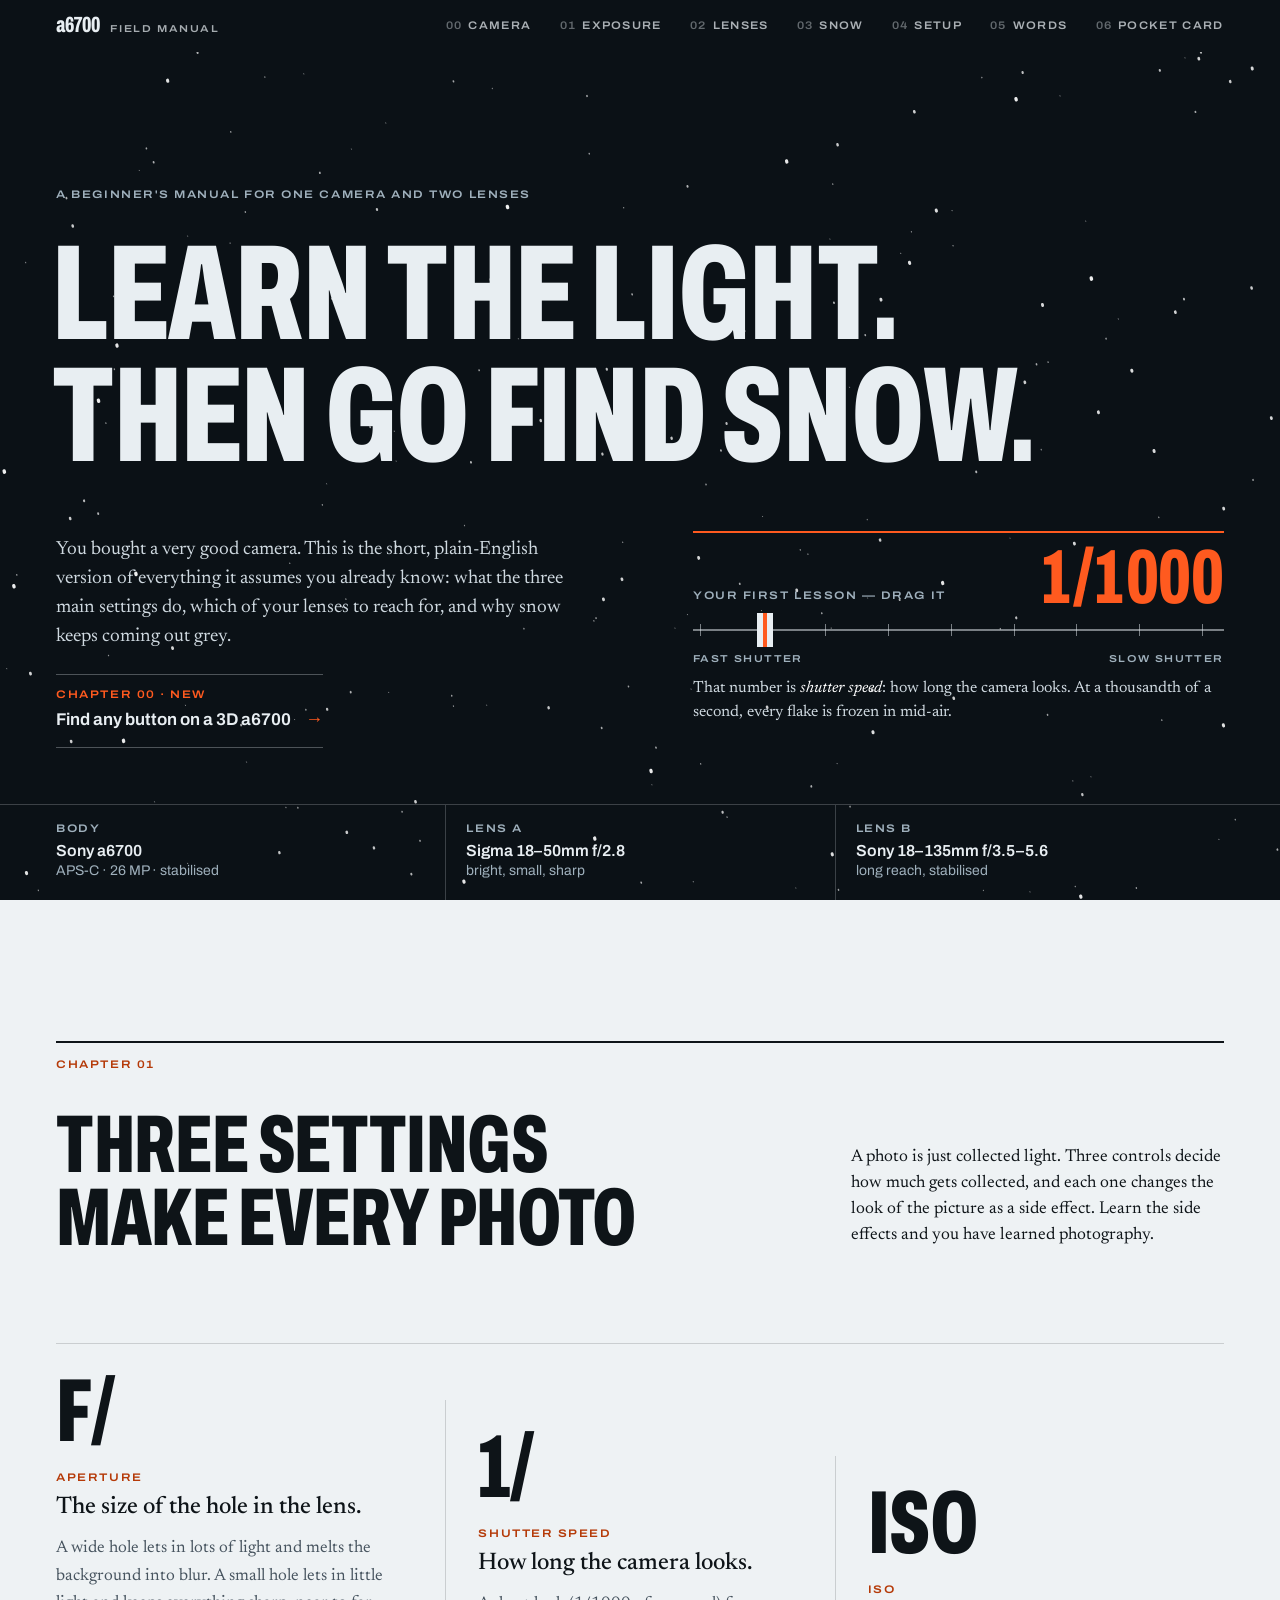
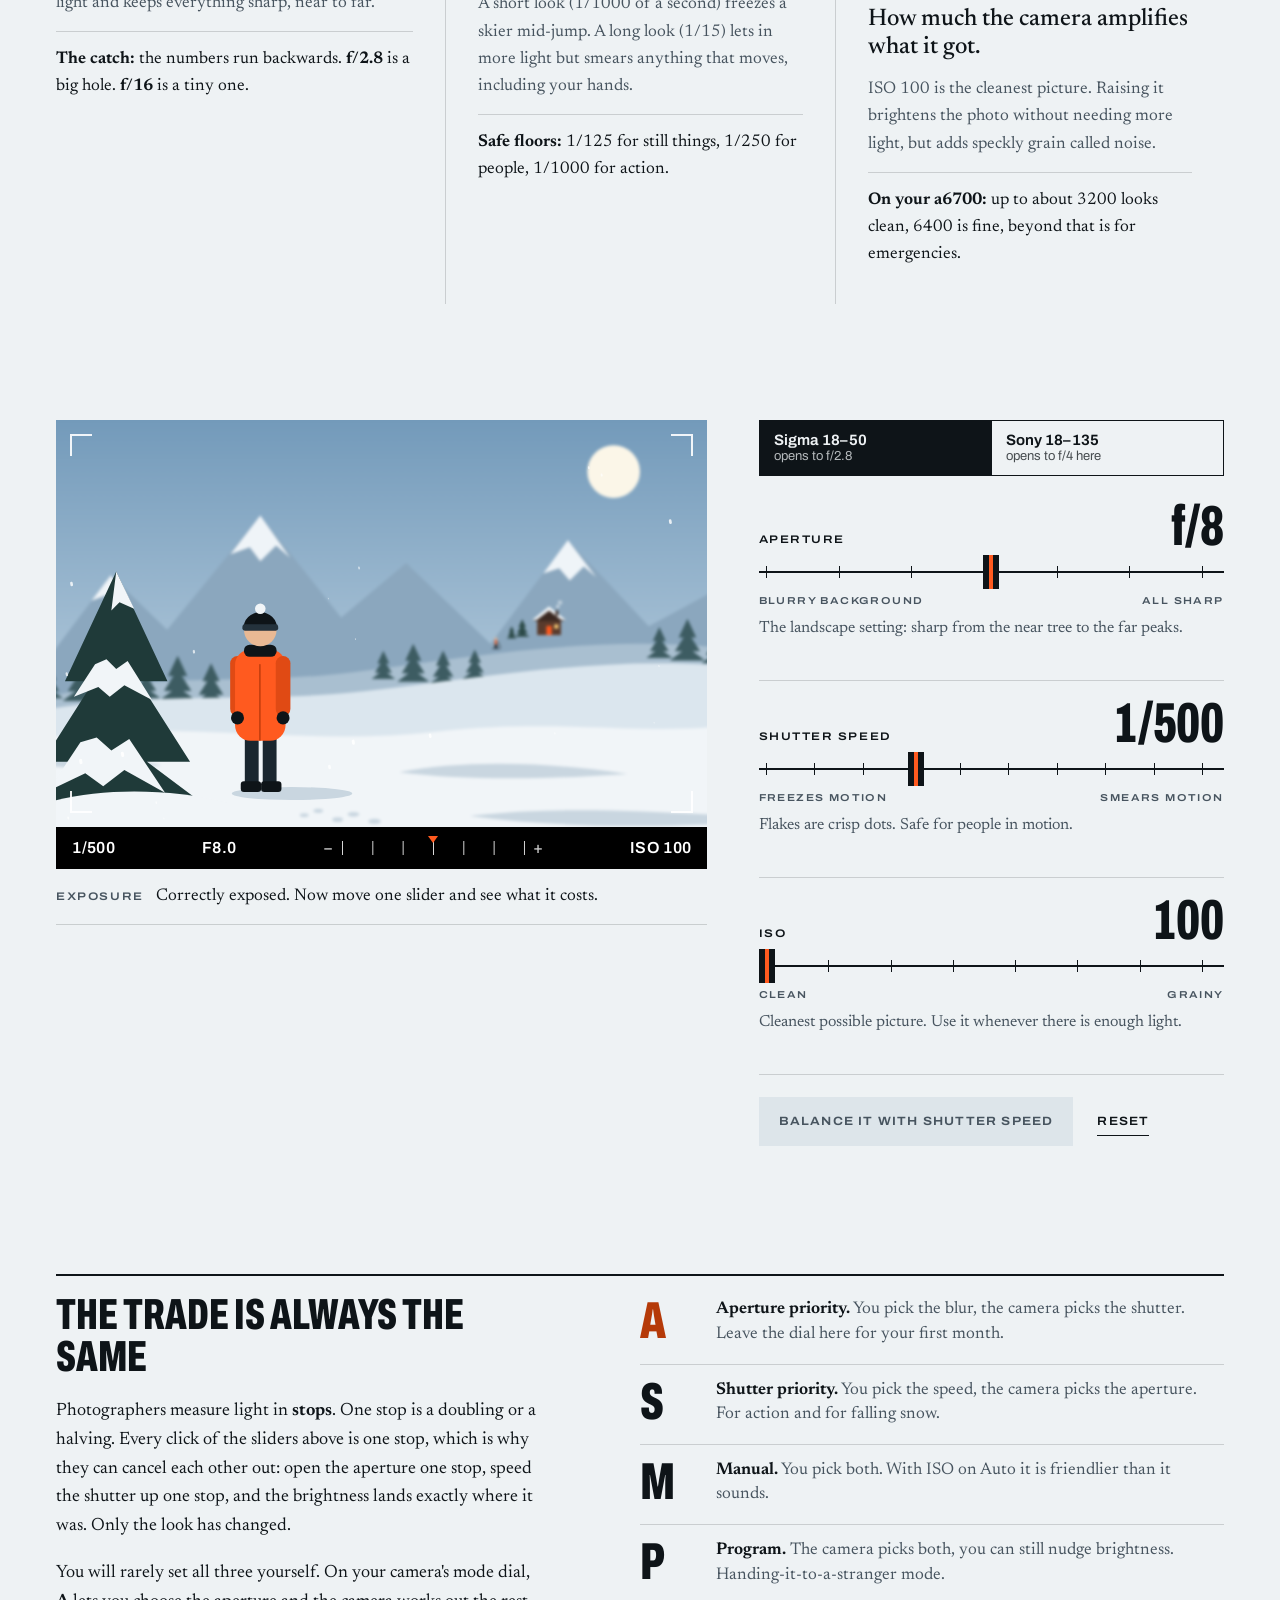
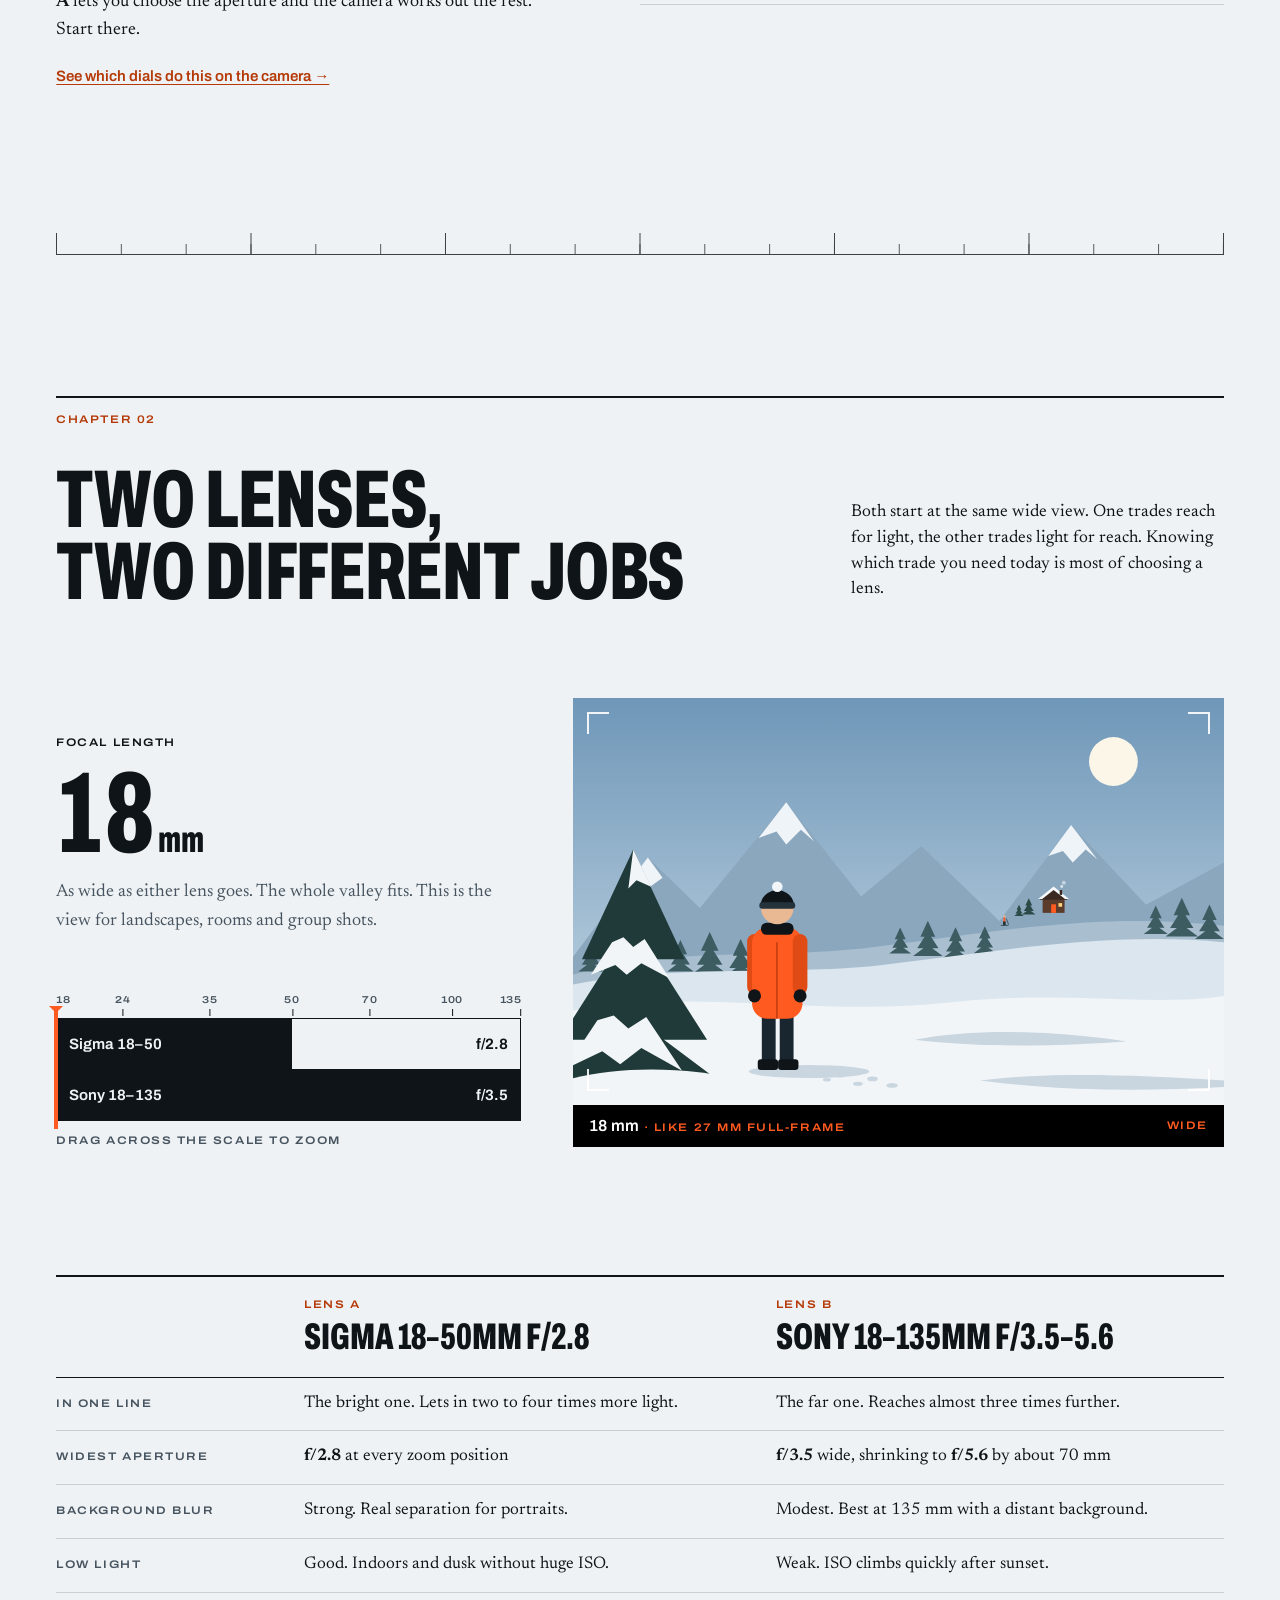
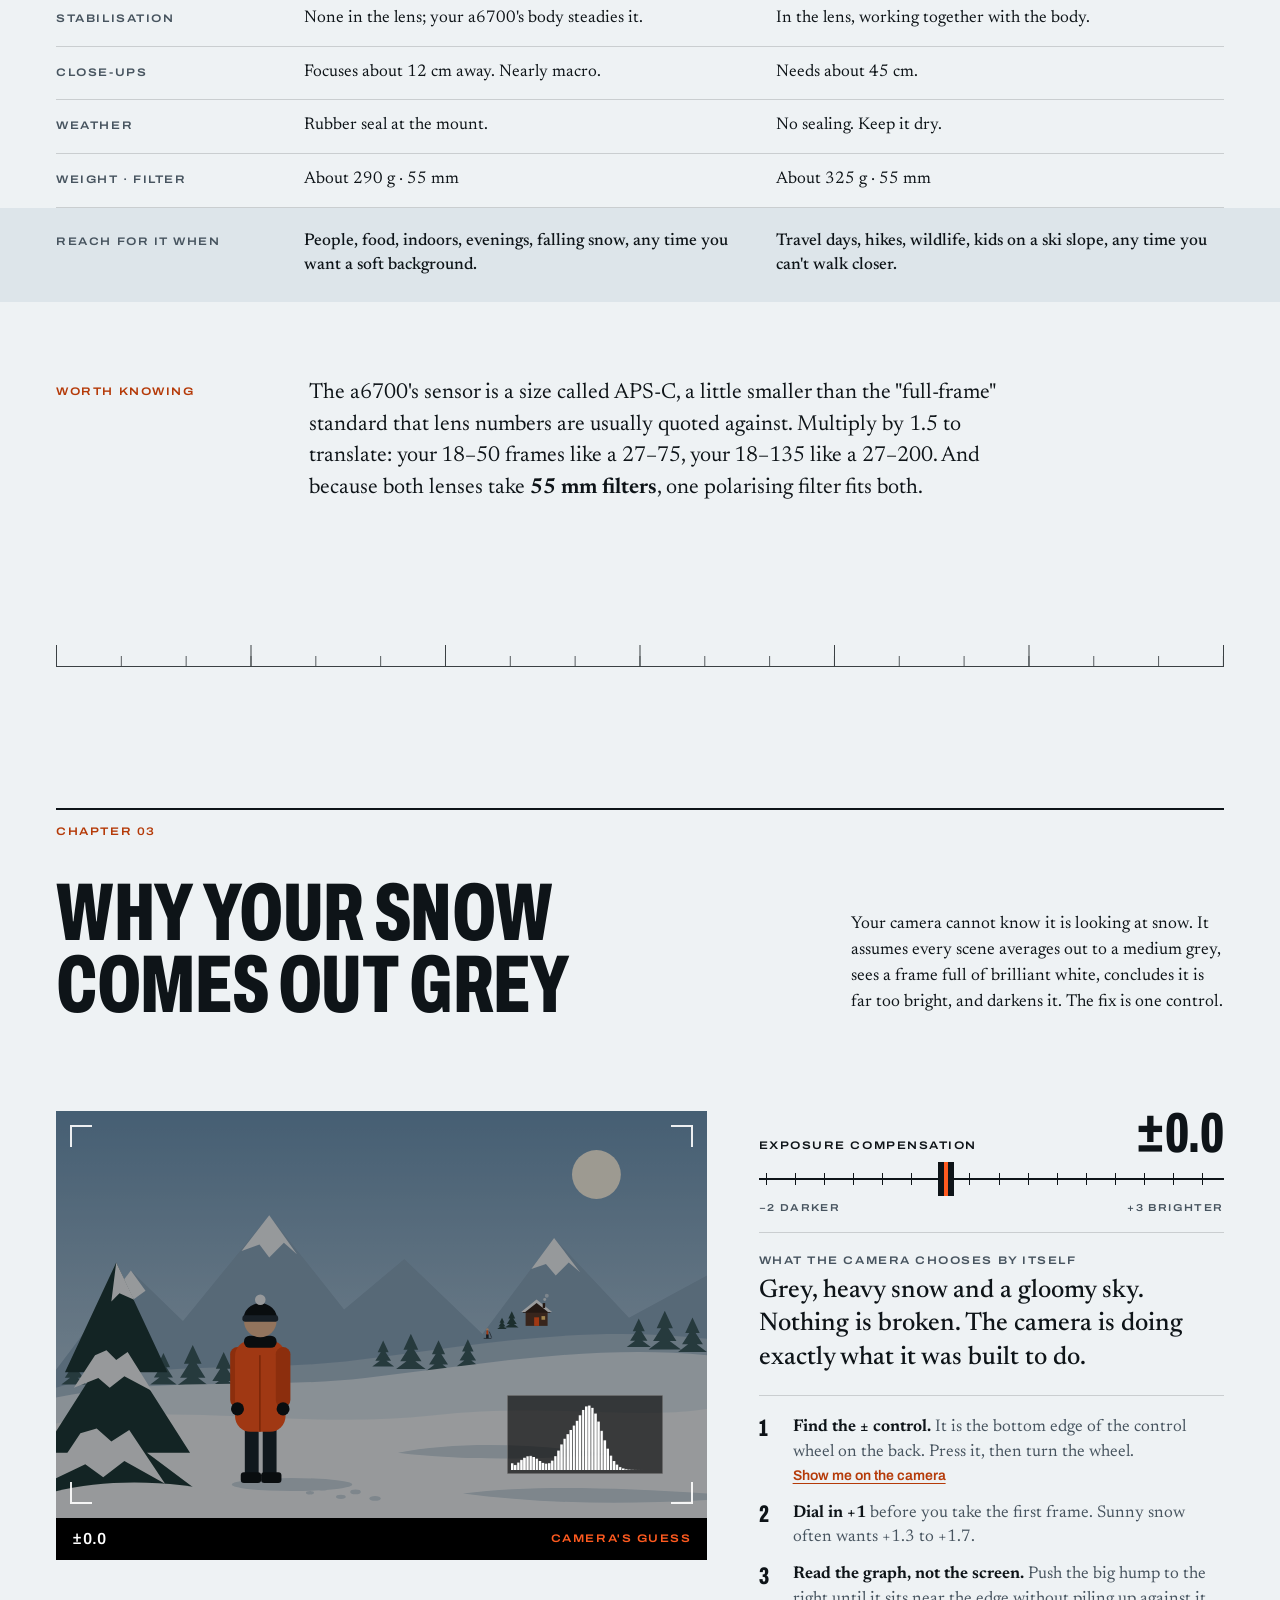
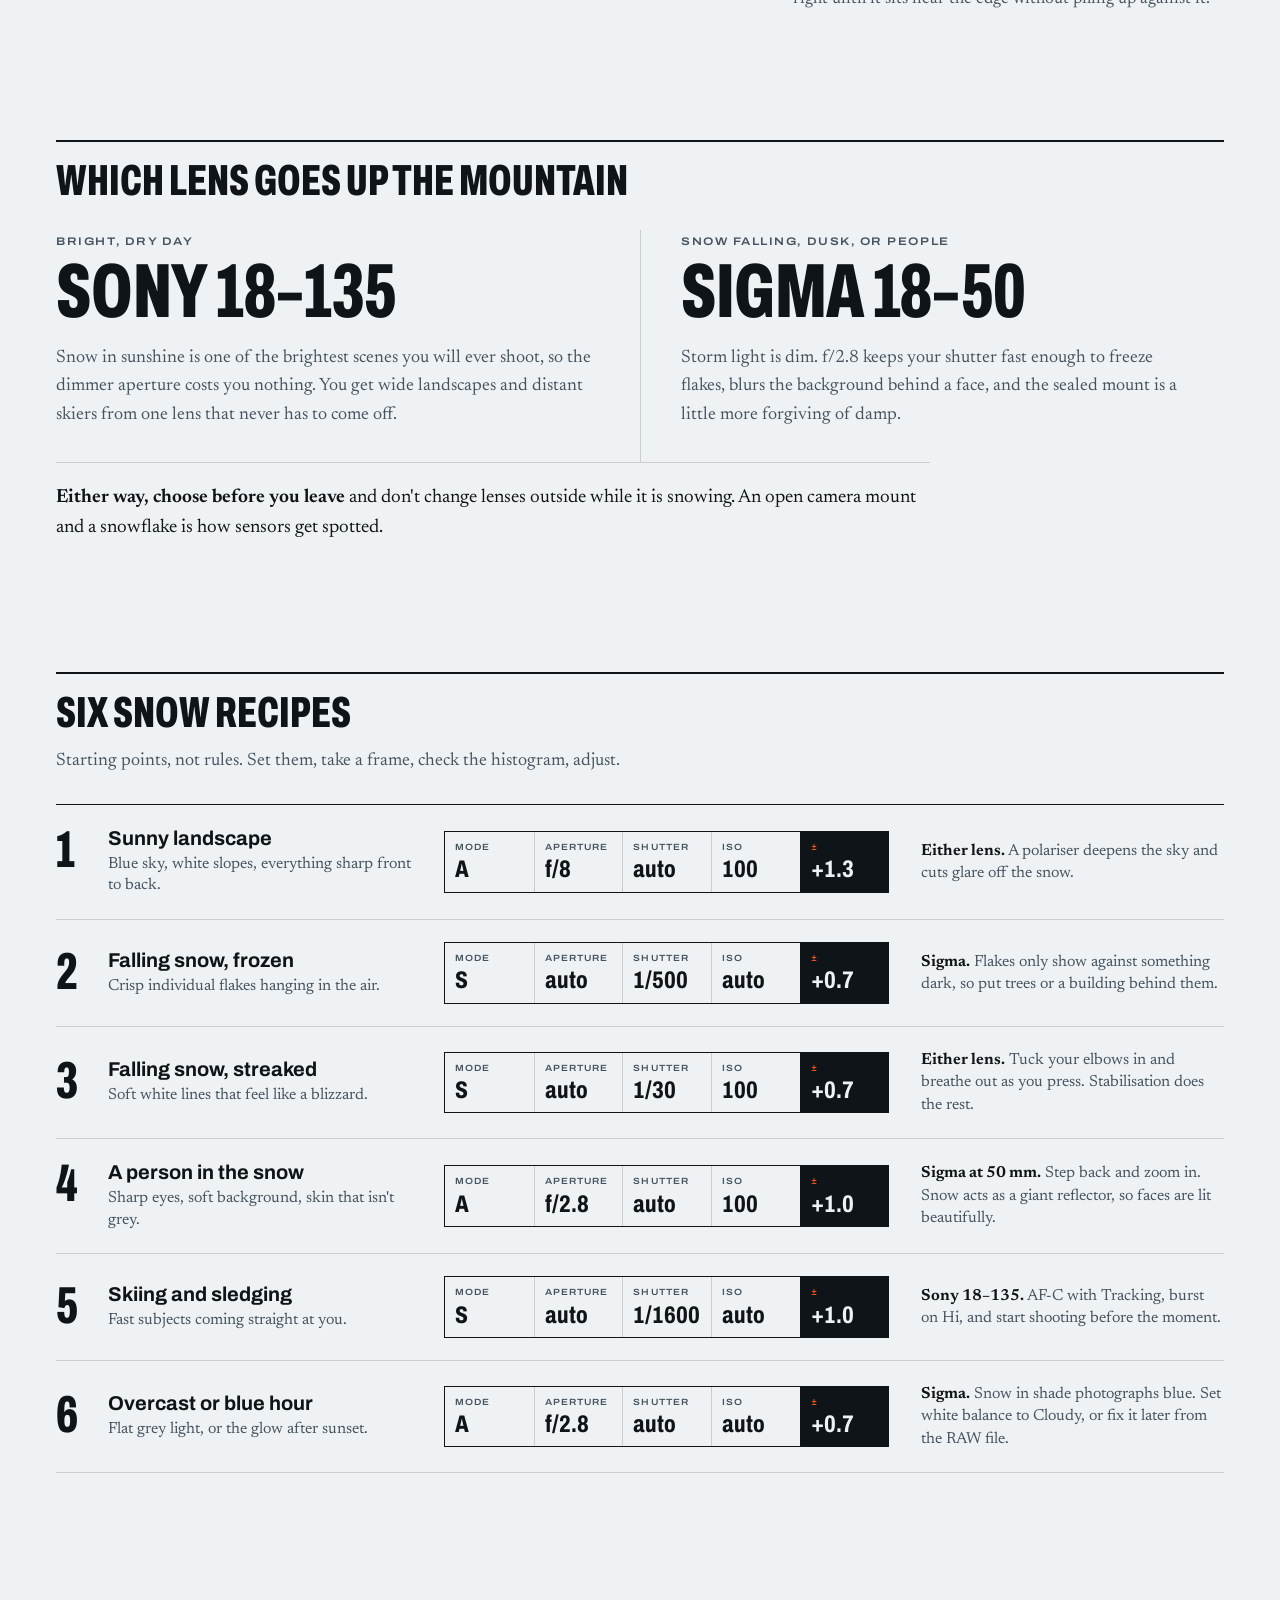
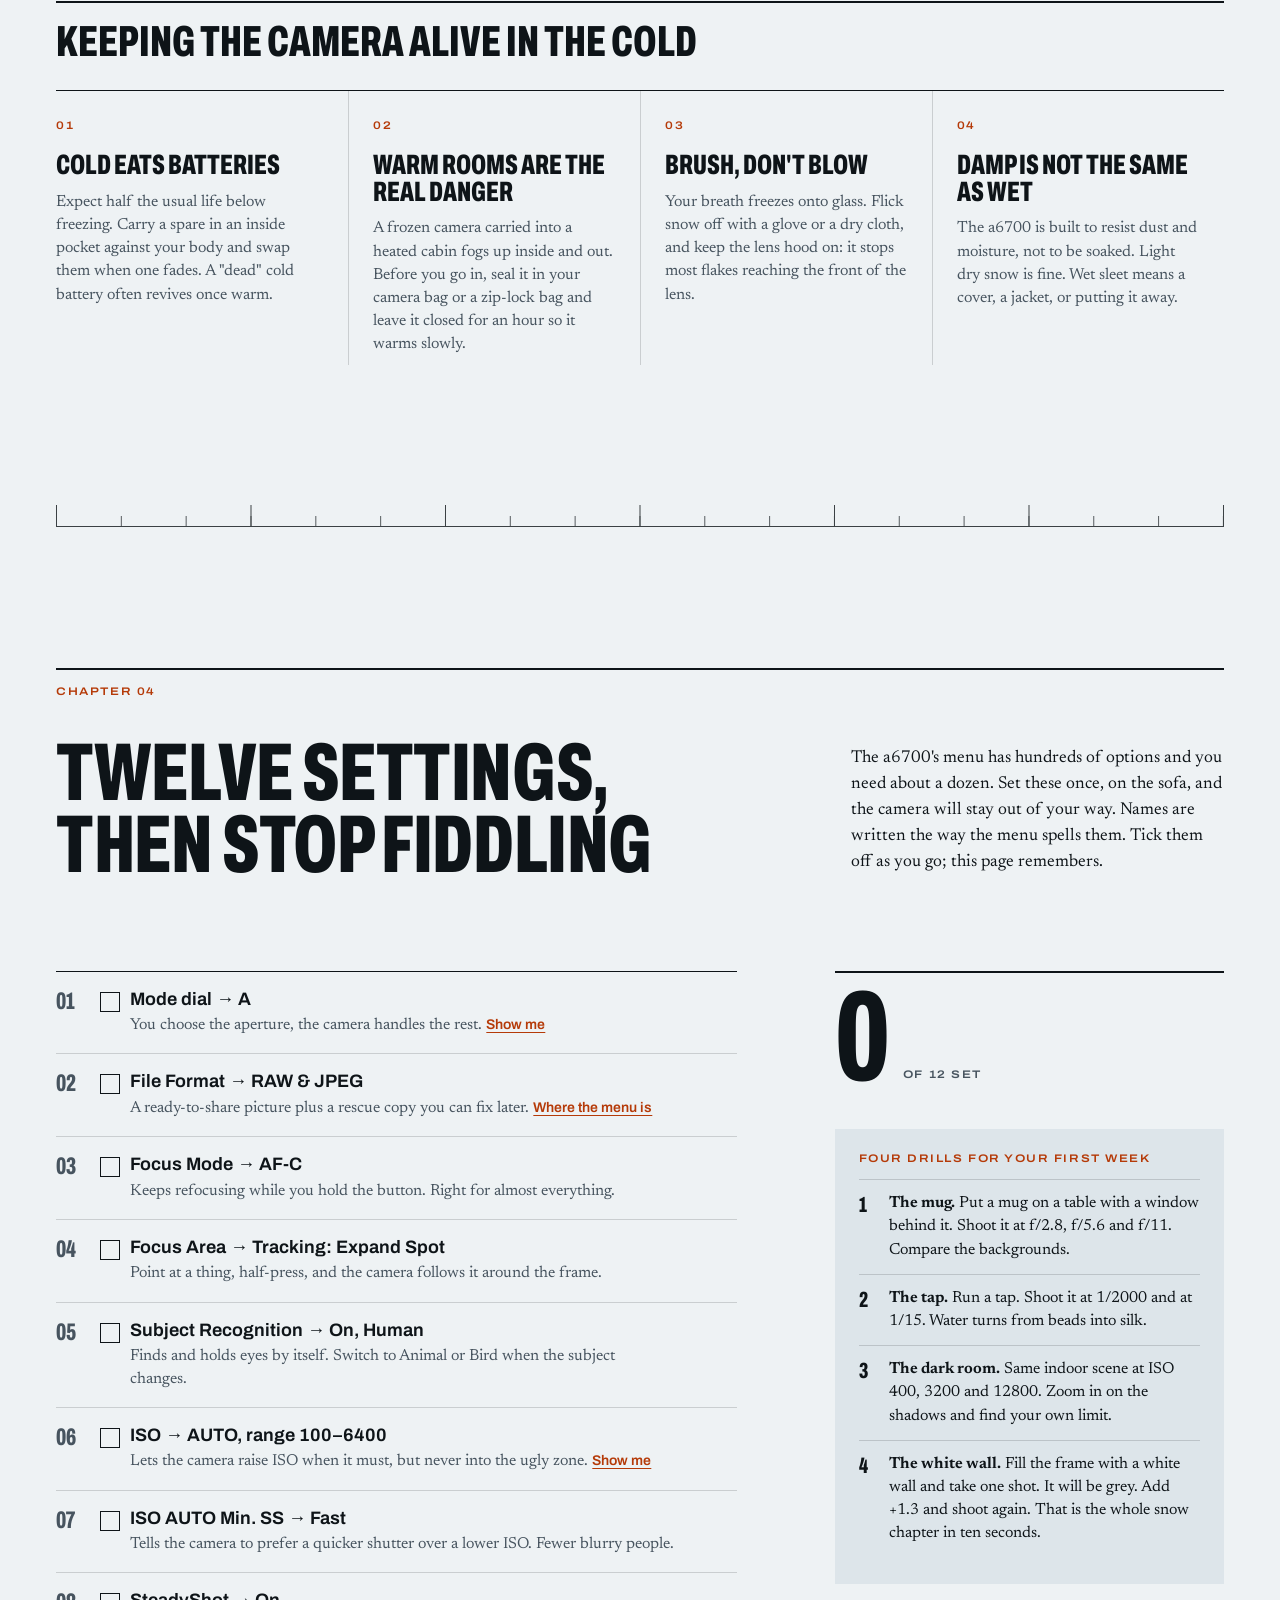
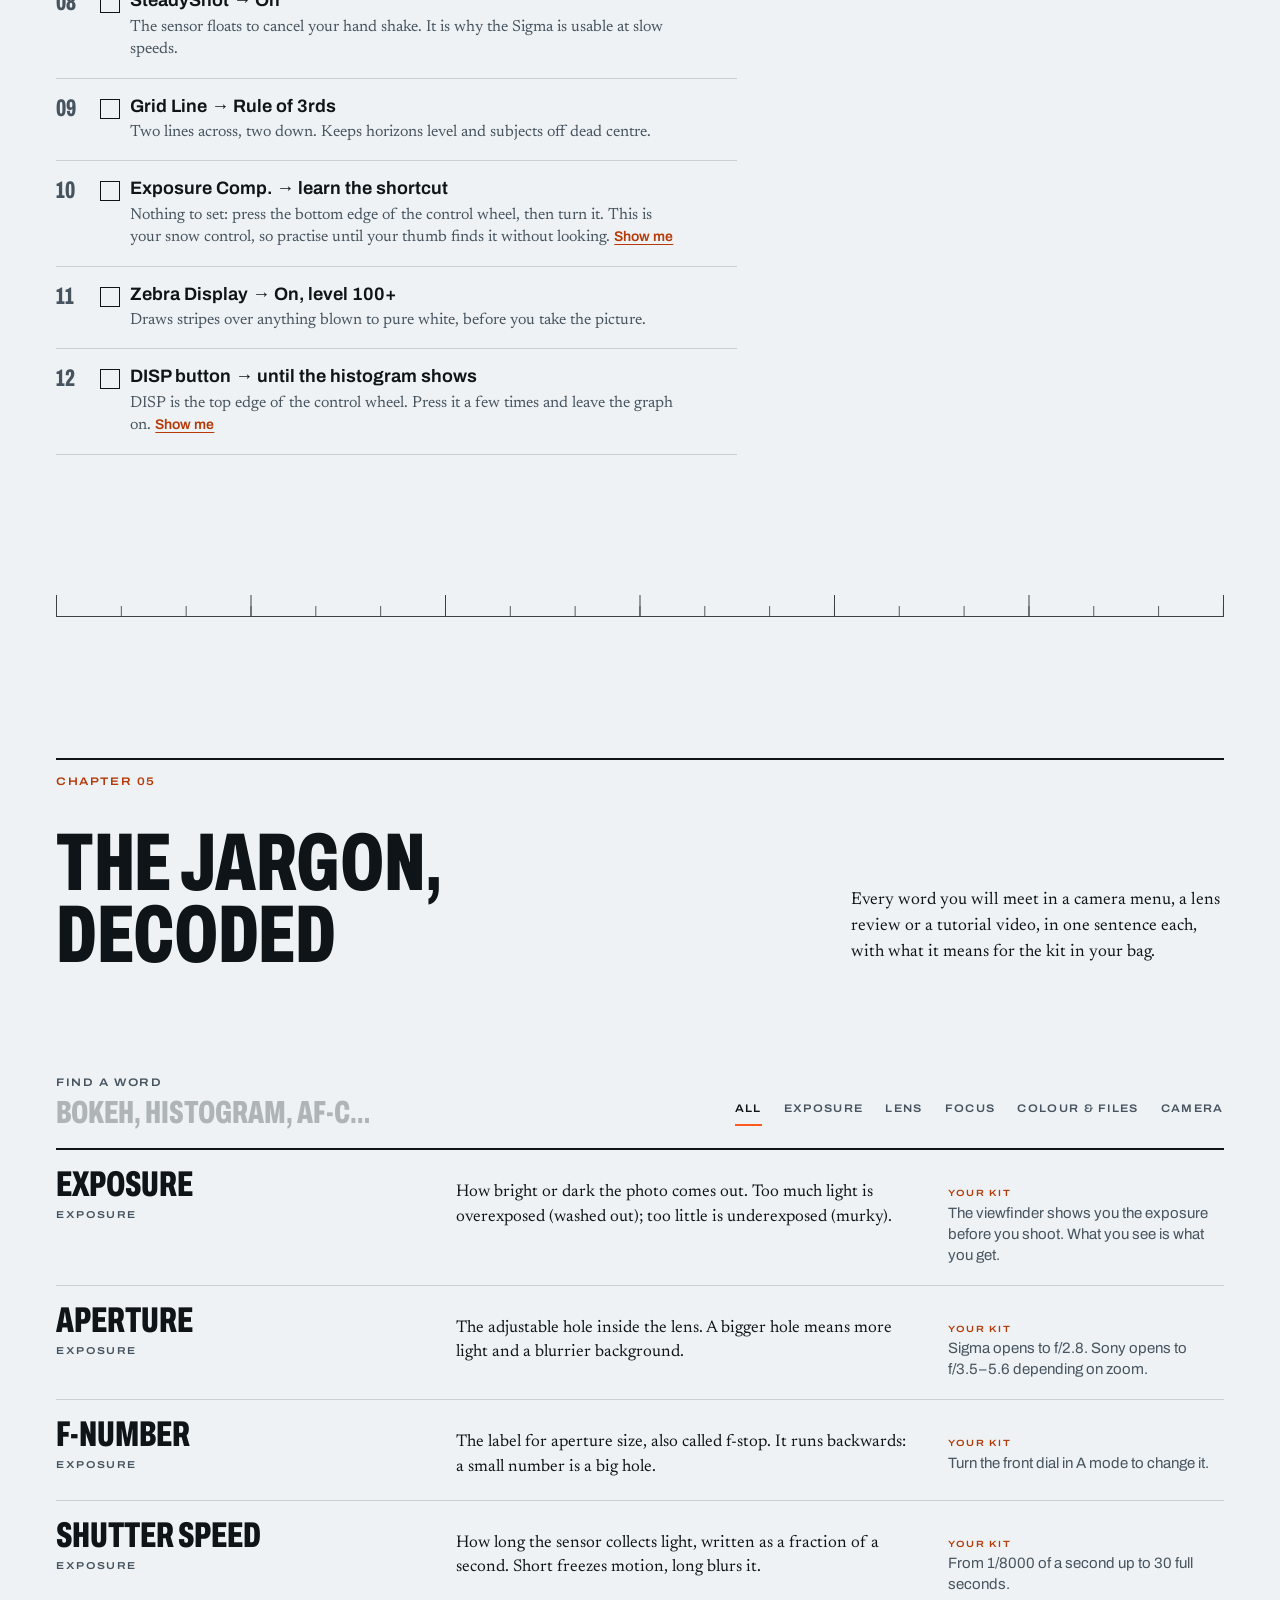
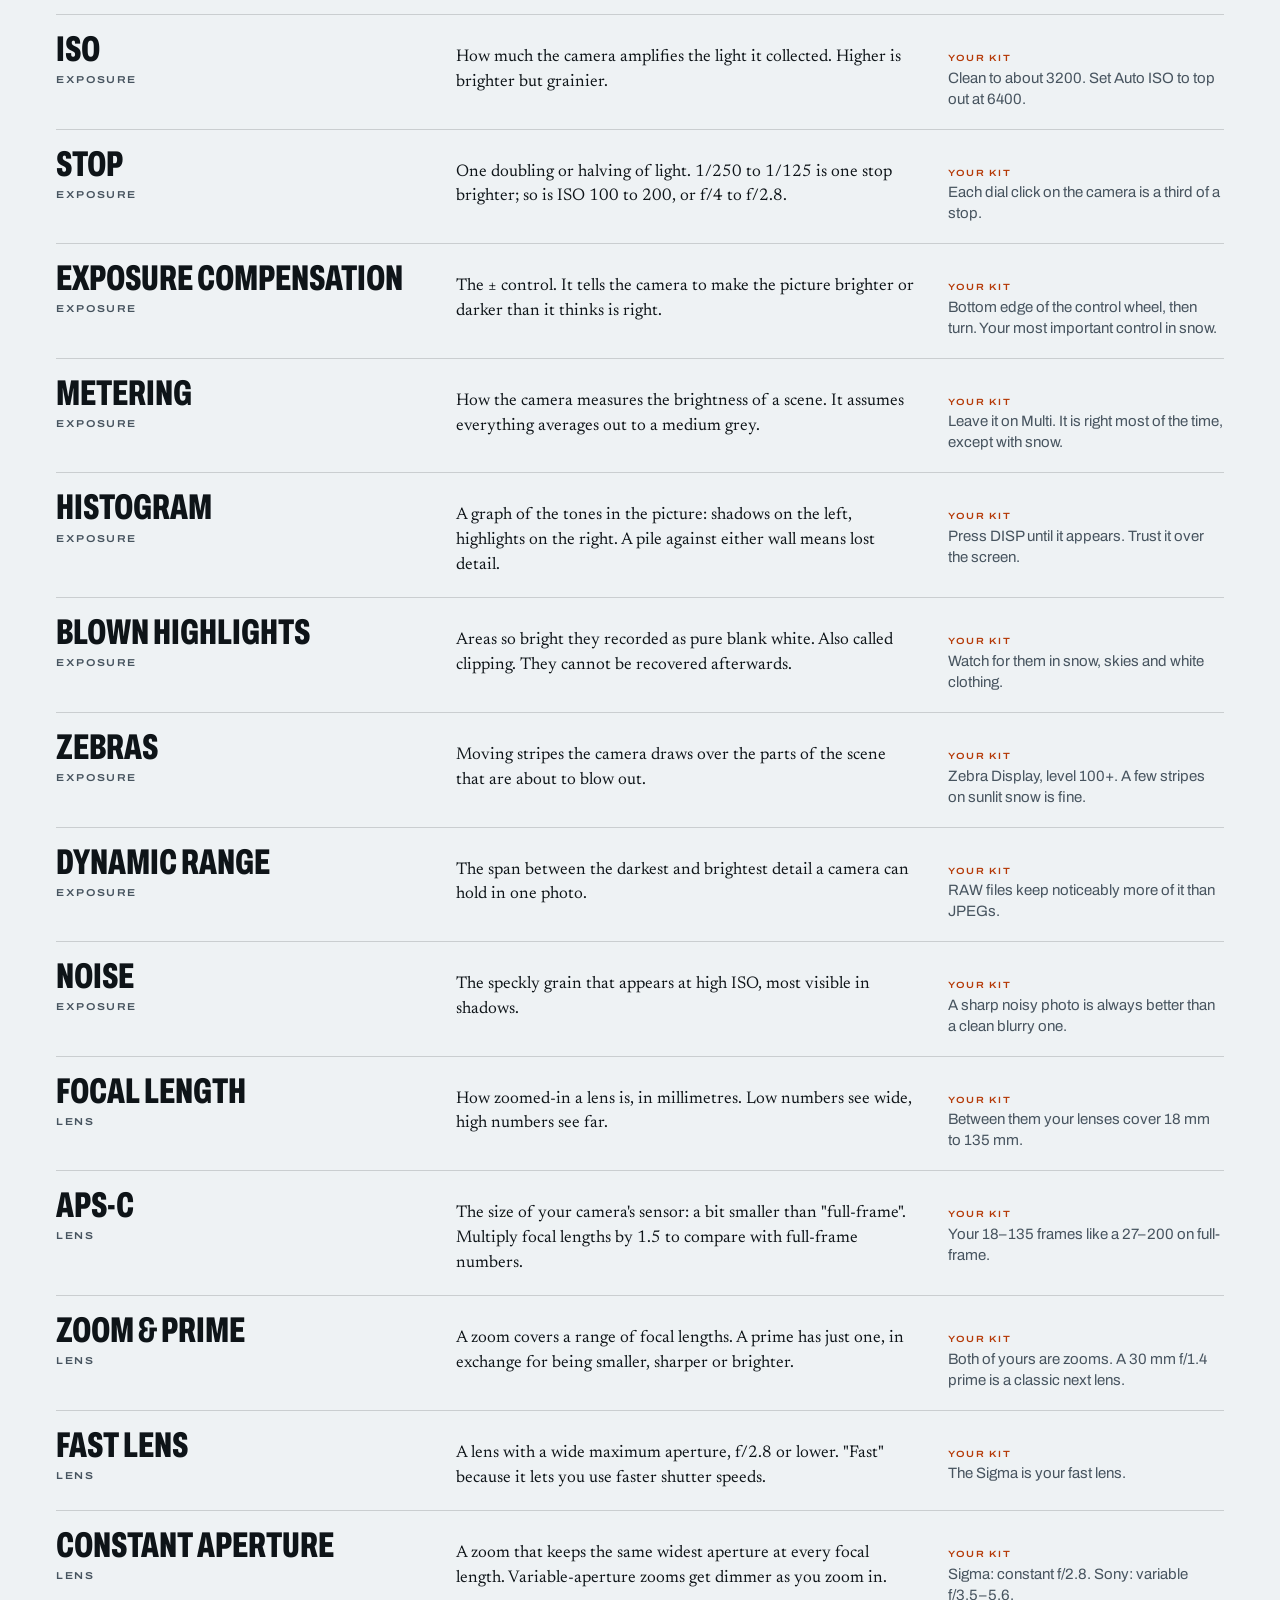
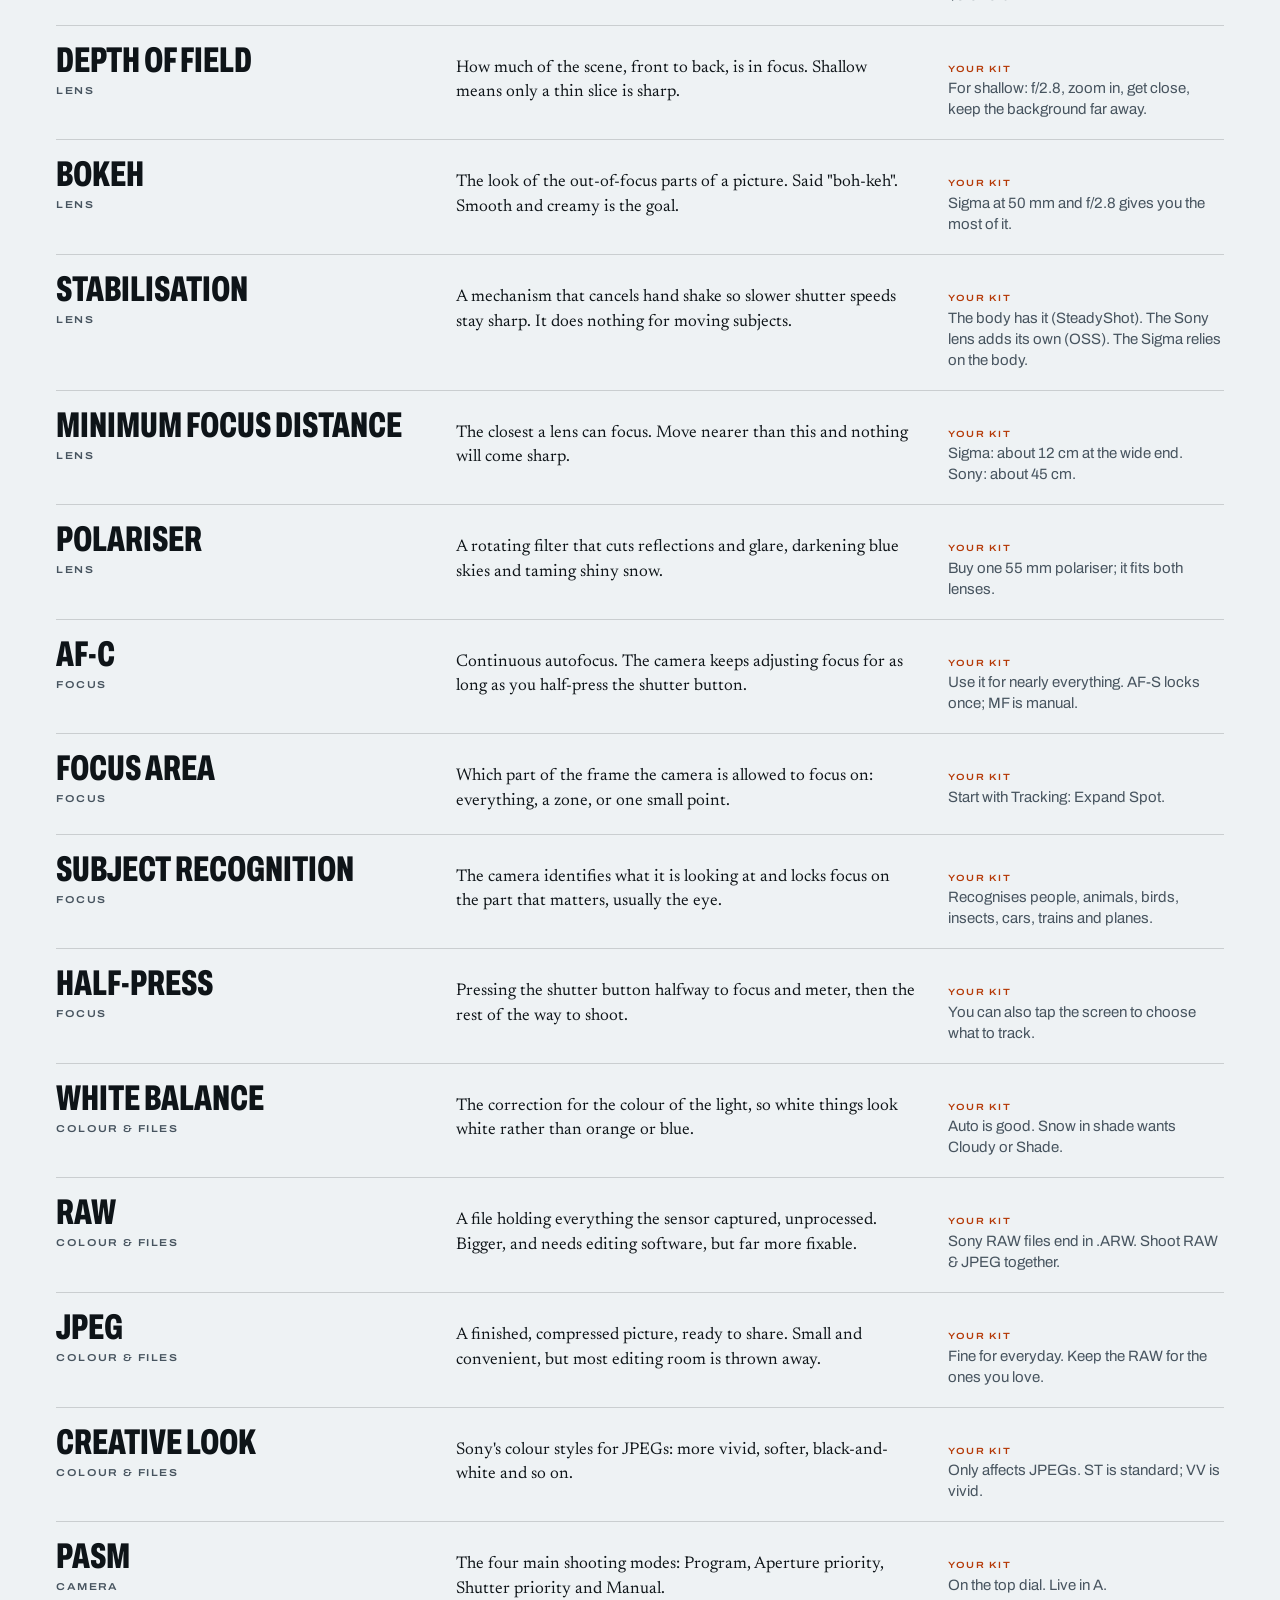
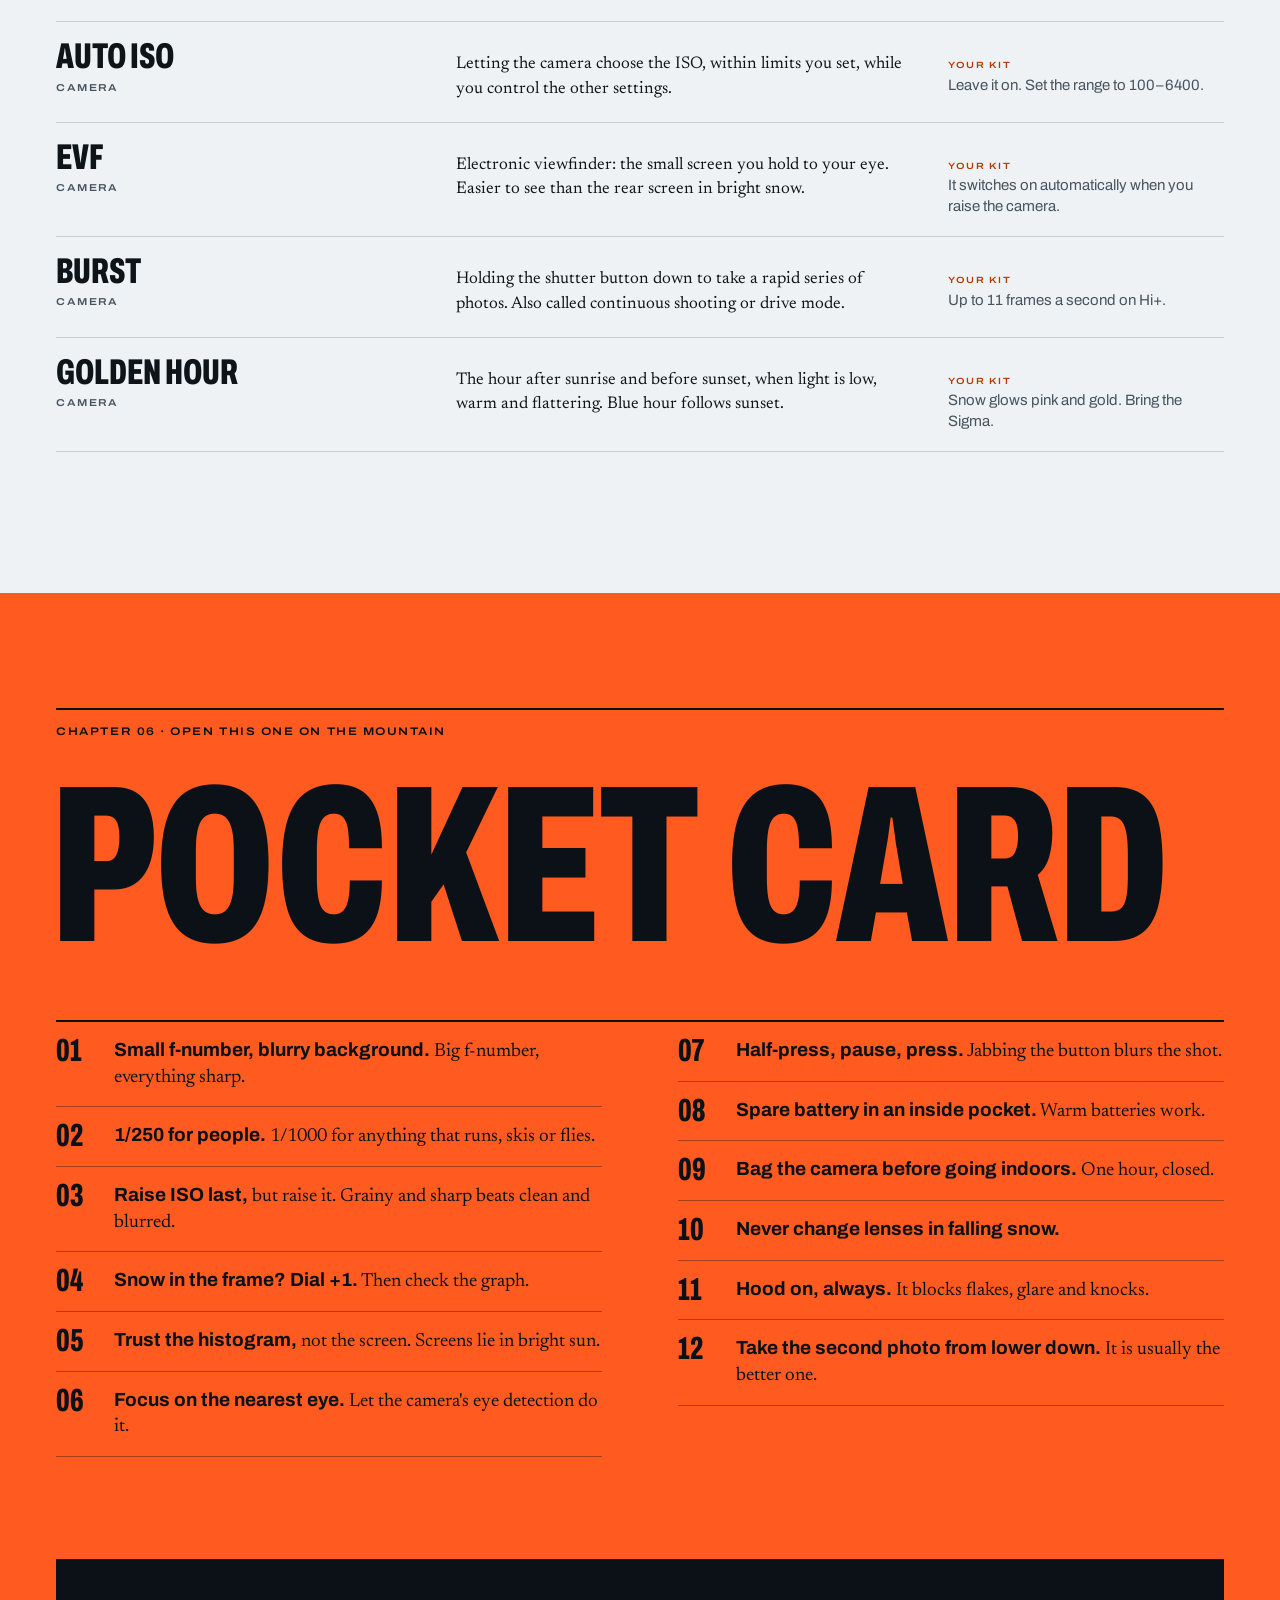
==== commit e99afd39: "Add Chapter 00: interactive 3D a6700 that turns to show each control Pick a task and the model rotat" ====
--- a/index.html
+++ b/index.html
@@ -17,6 +17,7 @@
 <header class="nav" id="nav">
   <a class="nav__brand" href="#top"><b>a6700</b><span>Field Manual</span></a>
   <nav class="nav__links" aria-label="Chapters">
+    <a href="camera.html"><i>00</i>Camera</a>
     <a href="#exposure"><i>01</i>Exposure</a>
     <a href="#lenses"><i>02</i>Lenses</a>
     <a href="#snow"><i>03</i>Snow</a>
@@ -37,7 +38,10 @@
       <span class="line"><span>Then go find snow.</span></span>
     </h1>
     <div class="hero__lower">
+      <div class="hero__intro">
       <p class="hero__lede">You bought a very good camera. This is the short, plain-English version of everything it assumes you already know: what the three main settings do, which of your lenses to reach for, and why snow keeps coming out grey.</p>
+      <a class="hero__cam" href="camera.html"><span class="label">Chapter 00 · new</span><b>Find any button on a 3D a6700</b><i aria-hidden="true">→</i></a>
+      </div>
       <div class="shutterdemo">
         <div class="shutterdemo__head">
           <span class="label">Your first lesson — drag it</span>
@@ -148,6 +152,7 @@
         <h3 class="h3">The trade is always the same</h3>
         <p>Photographers measure light in <b>stops</b>. One stop is a doubling or a halving. Every click of the sliders above is one stop, which is why they can cancel each other out: open the aperture one stop, speed the shutter up one stop, and the brightness lands exactly where it was. Only the look has changed.</p>
         <p>You will rarely set all three yourself. On your camera's mode dial, <b>A</b> lets you choose the aperture and the camera works out the rest. Start there.</p>
+        <p><a class="inlink" href="camera.html#t=aperture">See which dials do this on the camera →</a></p>
       </div>
       <dl class="modes">
         <div><dt class="display">A</dt><dd><b>Aperture priority.</b> You pick the blur, the camera picks the shutter. Leave the dial here for your first month.</dd></div>
@@ -247,7 +252,7 @@
         </div>
         <p class="evdemo__verdict" id="evSay"></p>
         <ol class="evdemo__steps">
-          <li><b>Find the ± control.</b> The a6700 has no dedicated dial for it, so give it one (see Setup, step 10).</li>
+          <li><b>Find the ± control.</b> It is the bottom edge of the control wheel on the back. Press it, then turn the wheel. <a href="camera.html#t=ev">Show me on the camera</a></li>
           <li><b>Dial in +1</b> before you take the first frame. Sunny snow often wants +1.3 to +1.7.</li>
           <li><b>Read the graph, not the screen.</b> Push the big hump to the right until it sits near the edge without piling up against it.</li>
         </ol>
@@ -327,18 +332,18 @@
 
     <div class="setup">
       <ol class="checks" id="checks">
-        <li><label><input type="checkbox"><span class="checks__box"></span><span class="checks__body"><b>Mode dial → A</b><em>You choose the aperture, the camera handles the rest.</em></span></label></li>
-        <li><label><input type="checkbox"><span class="checks__box"></span><span class="checks__body"><b>File Format → RAW &amp; JPEG</b><em>A ready-to-share picture plus a rescue copy you can fix later.</em></span></label></li>
+        <li><label><input type="checkbox"><span class="checks__box"></span><span class="checks__body"><b>Mode dial → A</b><em>You choose the aperture, the camera handles the rest. <a href="camera.html#t=mode">Show me</a></em></span></label></li>
+        <li><label><input type="checkbox"><span class="checks__box"></span><span class="checks__body"><b>File Format → RAW &amp; JPEG</b><em>A ready-to-share picture plus a rescue copy you can fix later. <a href="camera.html#t=menu">Where the menu is</a></em></span></label></li>
         <li><label><input type="checkbox"><span class="checks__box"></span><span class="checks__body"><b>Focus Mode → AF-C</b><em>Keeps refocusing while you hold the button. Right for almost everything.</em></span></label></li>
         <li><label><input type="checkbox"><span class="checks__box"></span><span class="checks__body"><b>Focus Area → Tracking: Expand Spot</b><em>Point at a thing, half-press, and the camera follows it around the frame.</em></span></label></li>
         <li><label><input type="checkbox"><span class="checks__box"></span><span class="checks__body"><b>Subject Recognition → On, Human</b><em>Finds and holds eyes by itself. Switch to Animal or Bird when the subject changes.</em></span></label></li>
-        <li><label><input type="checkbox"><span class="checks__box"></span><span class="checks__body"><b>ISO → AUTO, range 100–6400</b><em>Lets the camera raise ISO when it must, but never into the ugly zone.</em></span></label></li>
+        <li><label><input type="checkbox"><span class="checks__box"></span><span class="checks__body"><b>ISO → AUTO, range 100–6400</b><em>Lets the camera raise ISO when it must, but never into the ugly zone. <a href="camera.html#t=iso">Show me</a></em></span></label></li>
         <li><label><input type="checkbox"><span class="checks__box"></span><span class="checks__body"><b>ISO AUTO Min. SS → Fast</b><em>Tells the camera to prefer a quicker shutter over a lower ISO. Fewer blurry people.</em></span></label></li>
         <li><label><input type="checkbox"><span class="checks__box"></span><span class="checks__body"><b>SteadyShot → On</b><em>The sensor floats to cancel your hand shake. It is why the Sigma is usable at slow speeds.</em></span></label></li>
         <li><label><input type="checkbox"><span class="checks__box"></span><span class="checks__body"><b>Grid Line → Rule of 3rds</b><em>Two lines across, two down. Keeps horizons level and subjects off dead centre.</em></span></label></li>
-        <li><label><input type="checkbox"><span class="checks__box"></span><span class="checks__body"><b>Exposure Comp. → on a dial or the control wheel</b><em>In the custom key and dial settings. This is your snow control; it must be one thumb-turn away.</em></span></label></li>
+        <li><label><input type="checkbox"><span class="checks__box"></span><span class="checks__body"><b>Exposure Comp. → learn the shortcut</b><em>Nothing to set: press the bottom edge of the control wheel, then turn it. This is your snow control, so practise until your thumb finds it without looking. <a href="camera.html#t=ev">Show me</a></em></span></label></li>
         <li><label><input type="checkbox"><span class="checks__box"></span><span class="checks__body"><b>Zebra Display → On, level 100+</b><em>Draws stripes over anything blown to pure white, before you take the picture.</em></span></label></li>
-        <li><label><input type="checkbox"><span class="checks__box"></span><span class="checks__body"><b>DISP button → until the histogram shows</b><em>Press it a few times in the viewfinder and on the screen. Leave the graph on.</em></span></label></li>
+        <li><label><input type="checkbox"><span class="checks__box"></span><span class="checks__body"><b>DISP button → until the histogram shows</b><em>DISP is the top edge of the control wheel. Press it a few times and leave the graph on. <a href="camera.html#t=disp">Show me</a></em></span></label></li>
       </ol>
 
       <aside class="setup__side">
--- a/css/styles.css
+++ b/css/styles.css
@@ -573,3 +573,12 @@
 }
 
 .gloss__search input::-webkit-search-cancel-button { -webkit-appearance: none; }
+
+/* links into Chapter 00, the 3D camera */
+.hero__cam { display: inline-grid; grid-template-columns: auto auto; column-gap: 14px; align-items: baseline; margin-top: 22px; padding: 12px 0 13px; border-block: 1px solid rgba(232, 238, 242, .3); text-decoration: none; color: var(--frost); font-family: var(--sans); }
+.hero__cam .label { grid-column: 1 / -1; color: var(--orange); margin-bottom: 4px; }
+.hero__cam b { font-weight: 650; font-size: 1.0625rem; }
+.hero__cam i { font-style: normal; color: var(--orange); transition: transform .15s var(--ease-ui); }
+.hero__cam:hover i { transform: translateX(4px); }
+.checks__body a, .evdemo__steps a, .inlink { color: var(--orange-ink); font-family: var(--sans); font-weight: 600; font-size: .875rem; text-underline-offset: 3px; white-space: nowrap; }
+.inlink { font-size: .9375rem; }
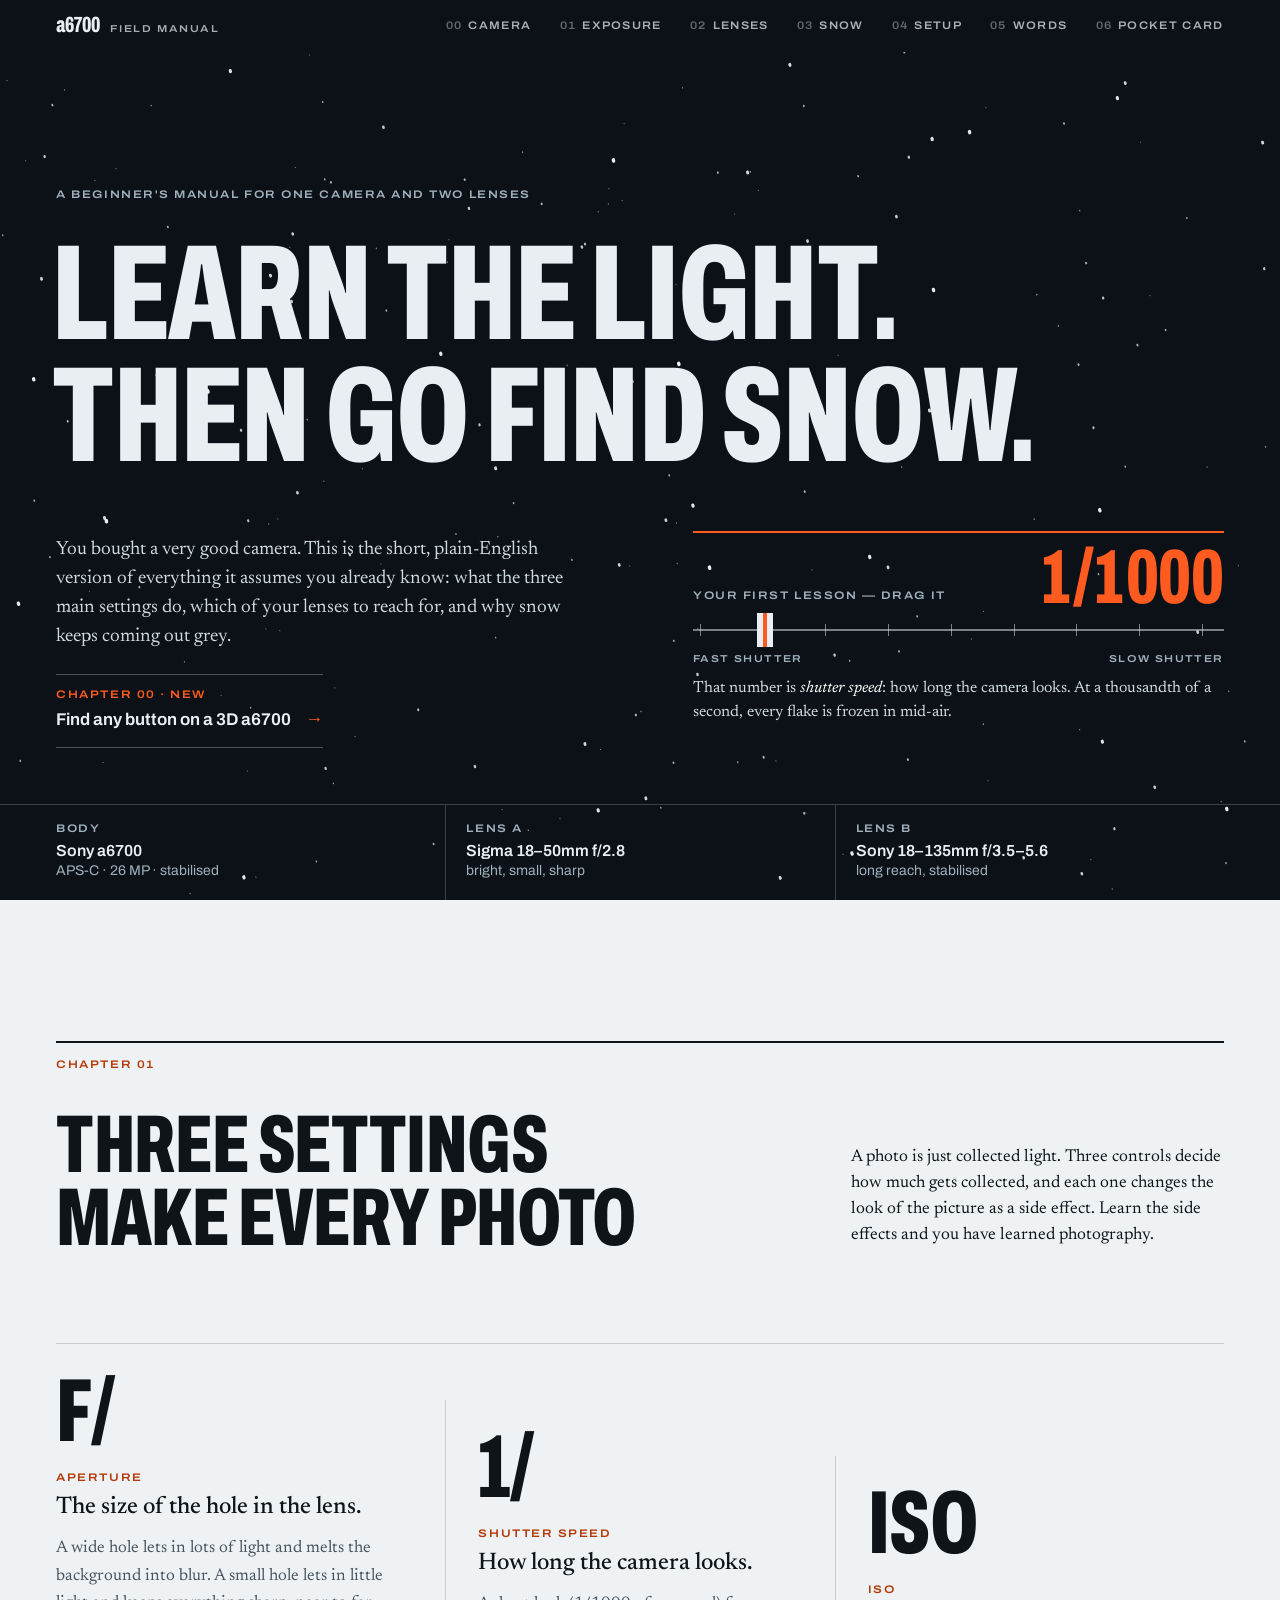
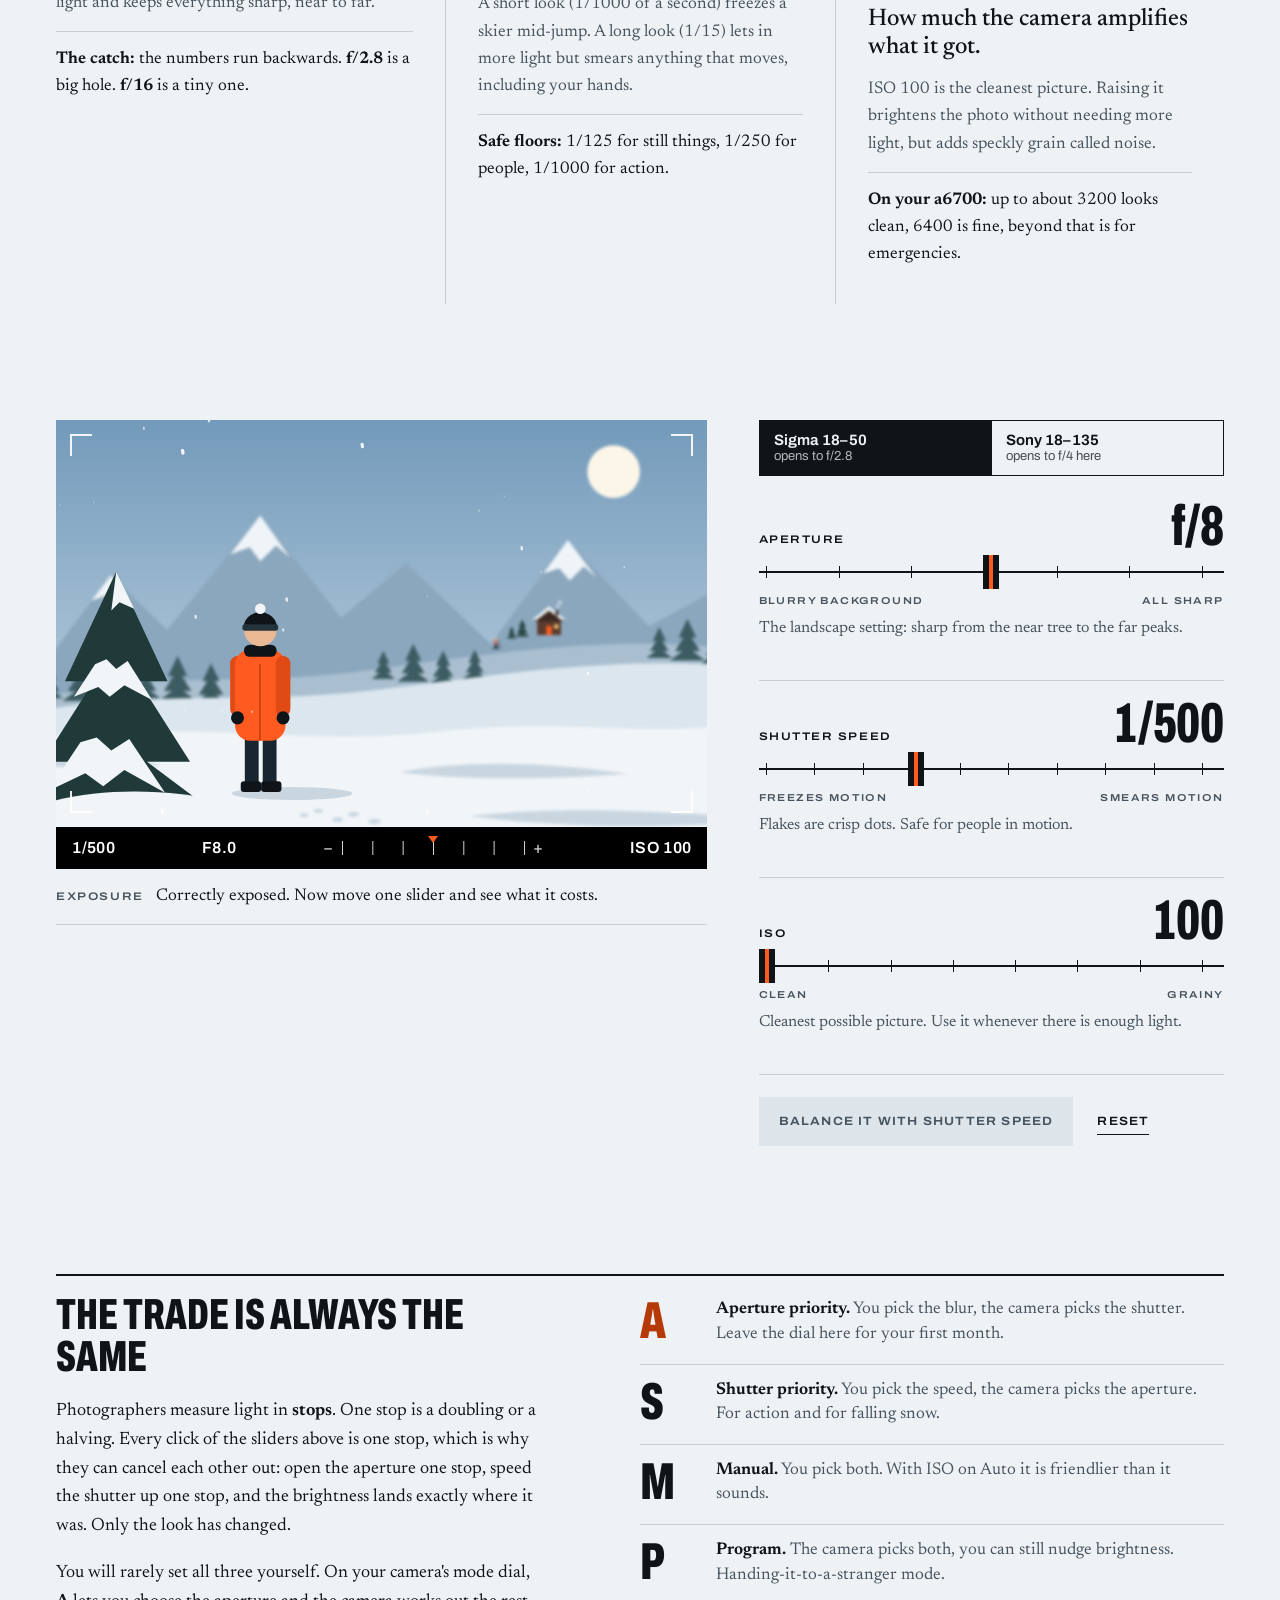
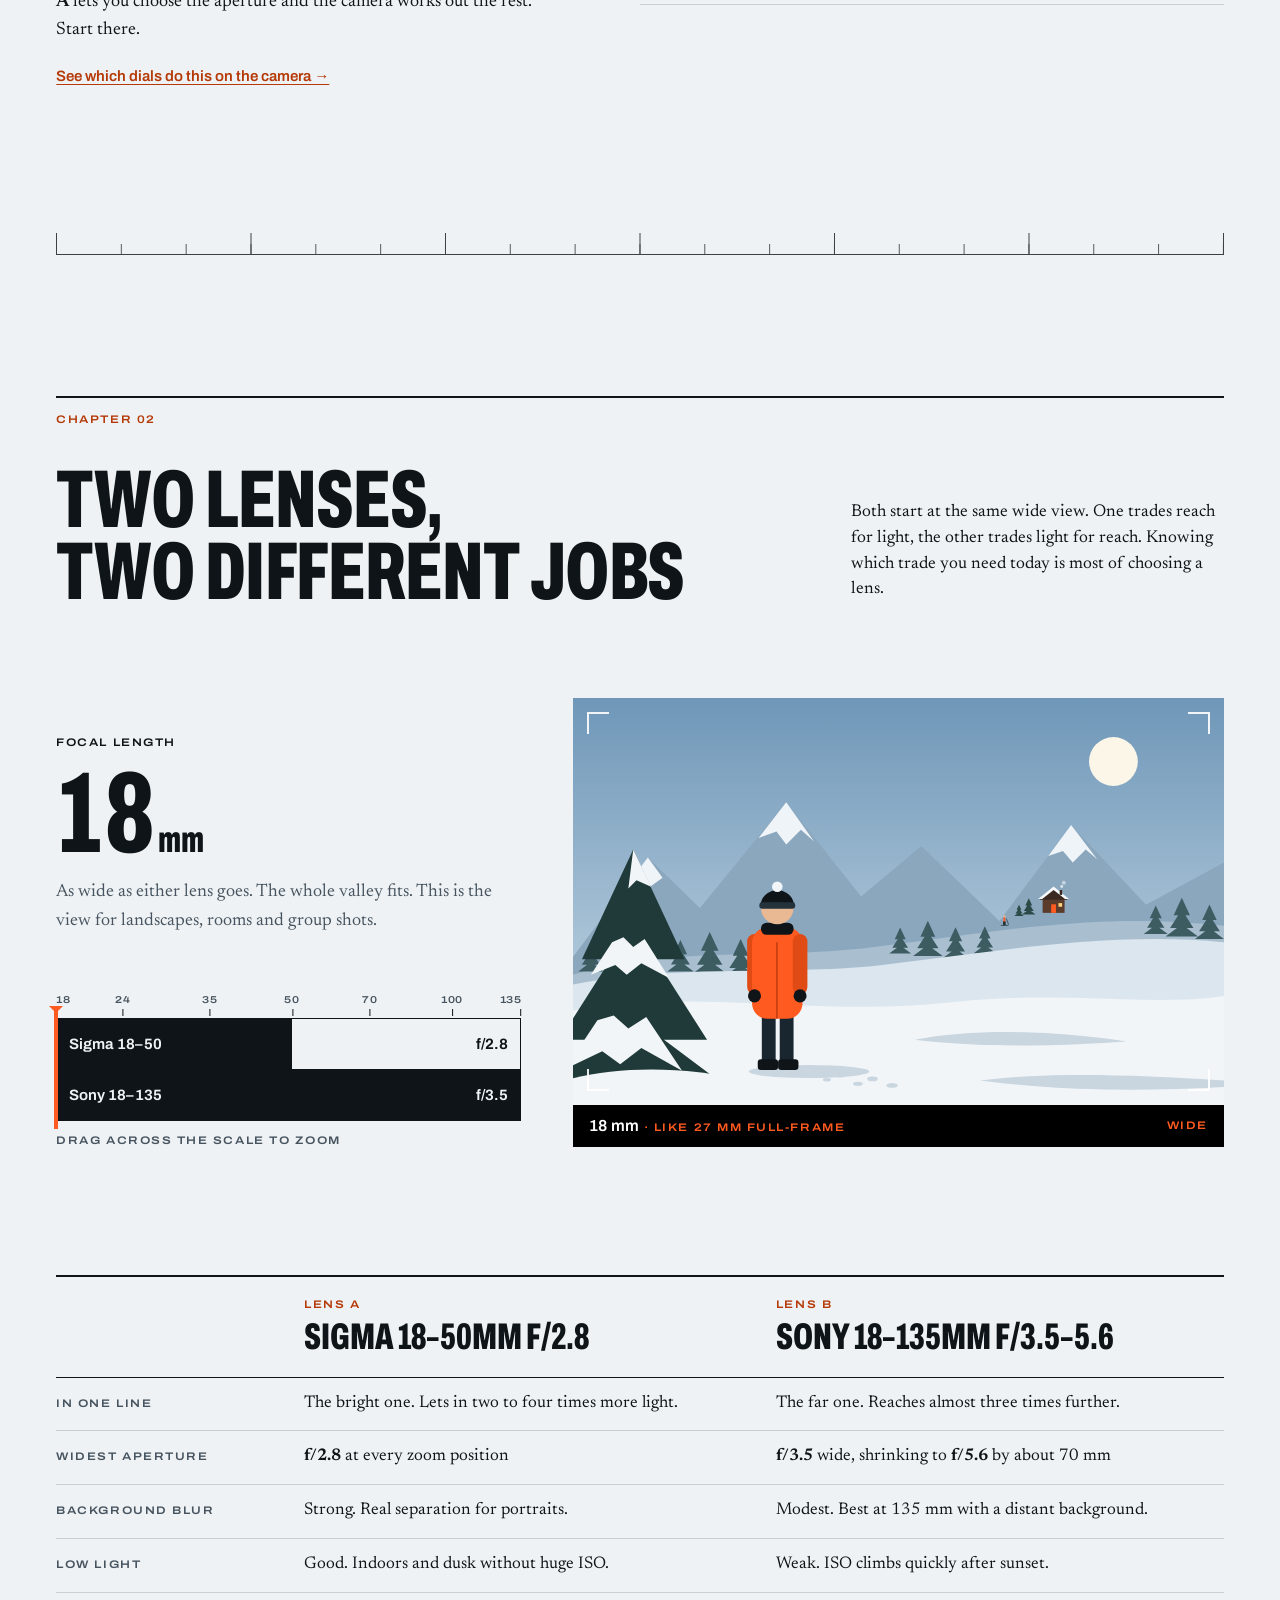
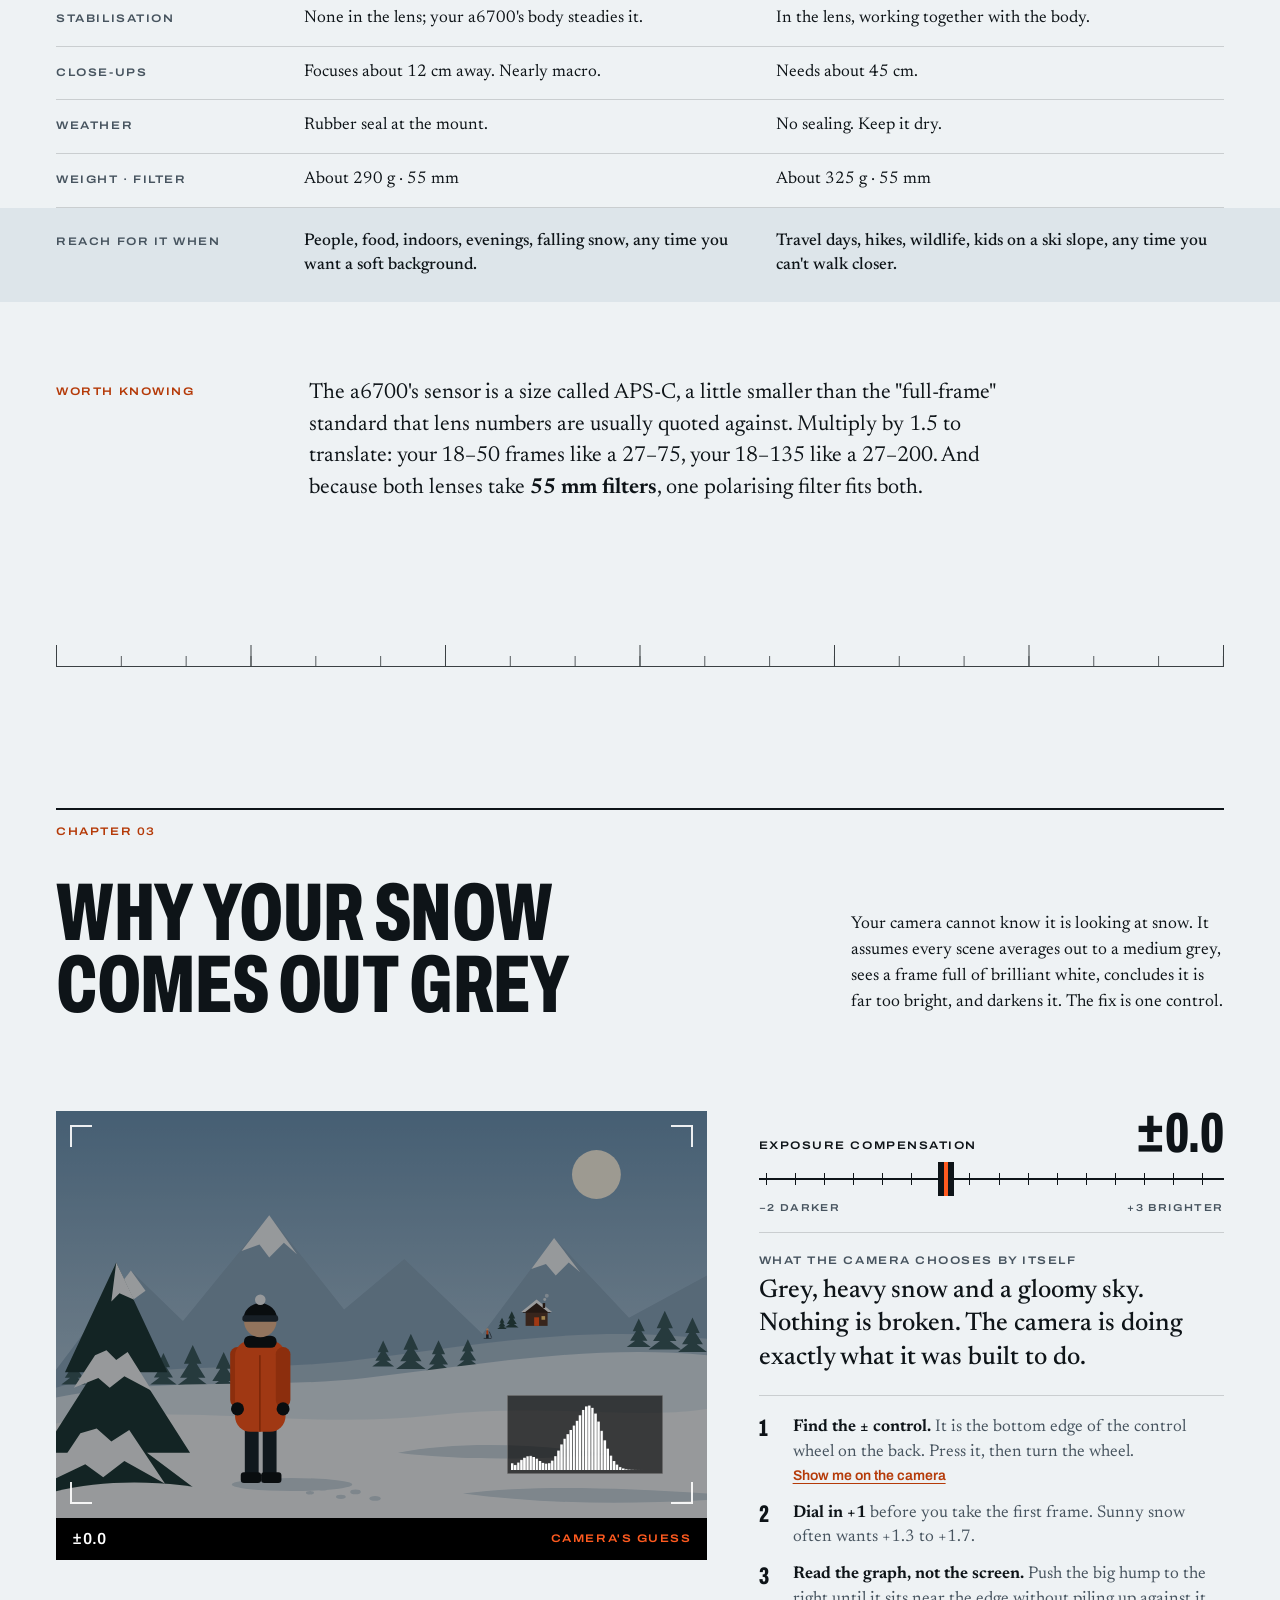
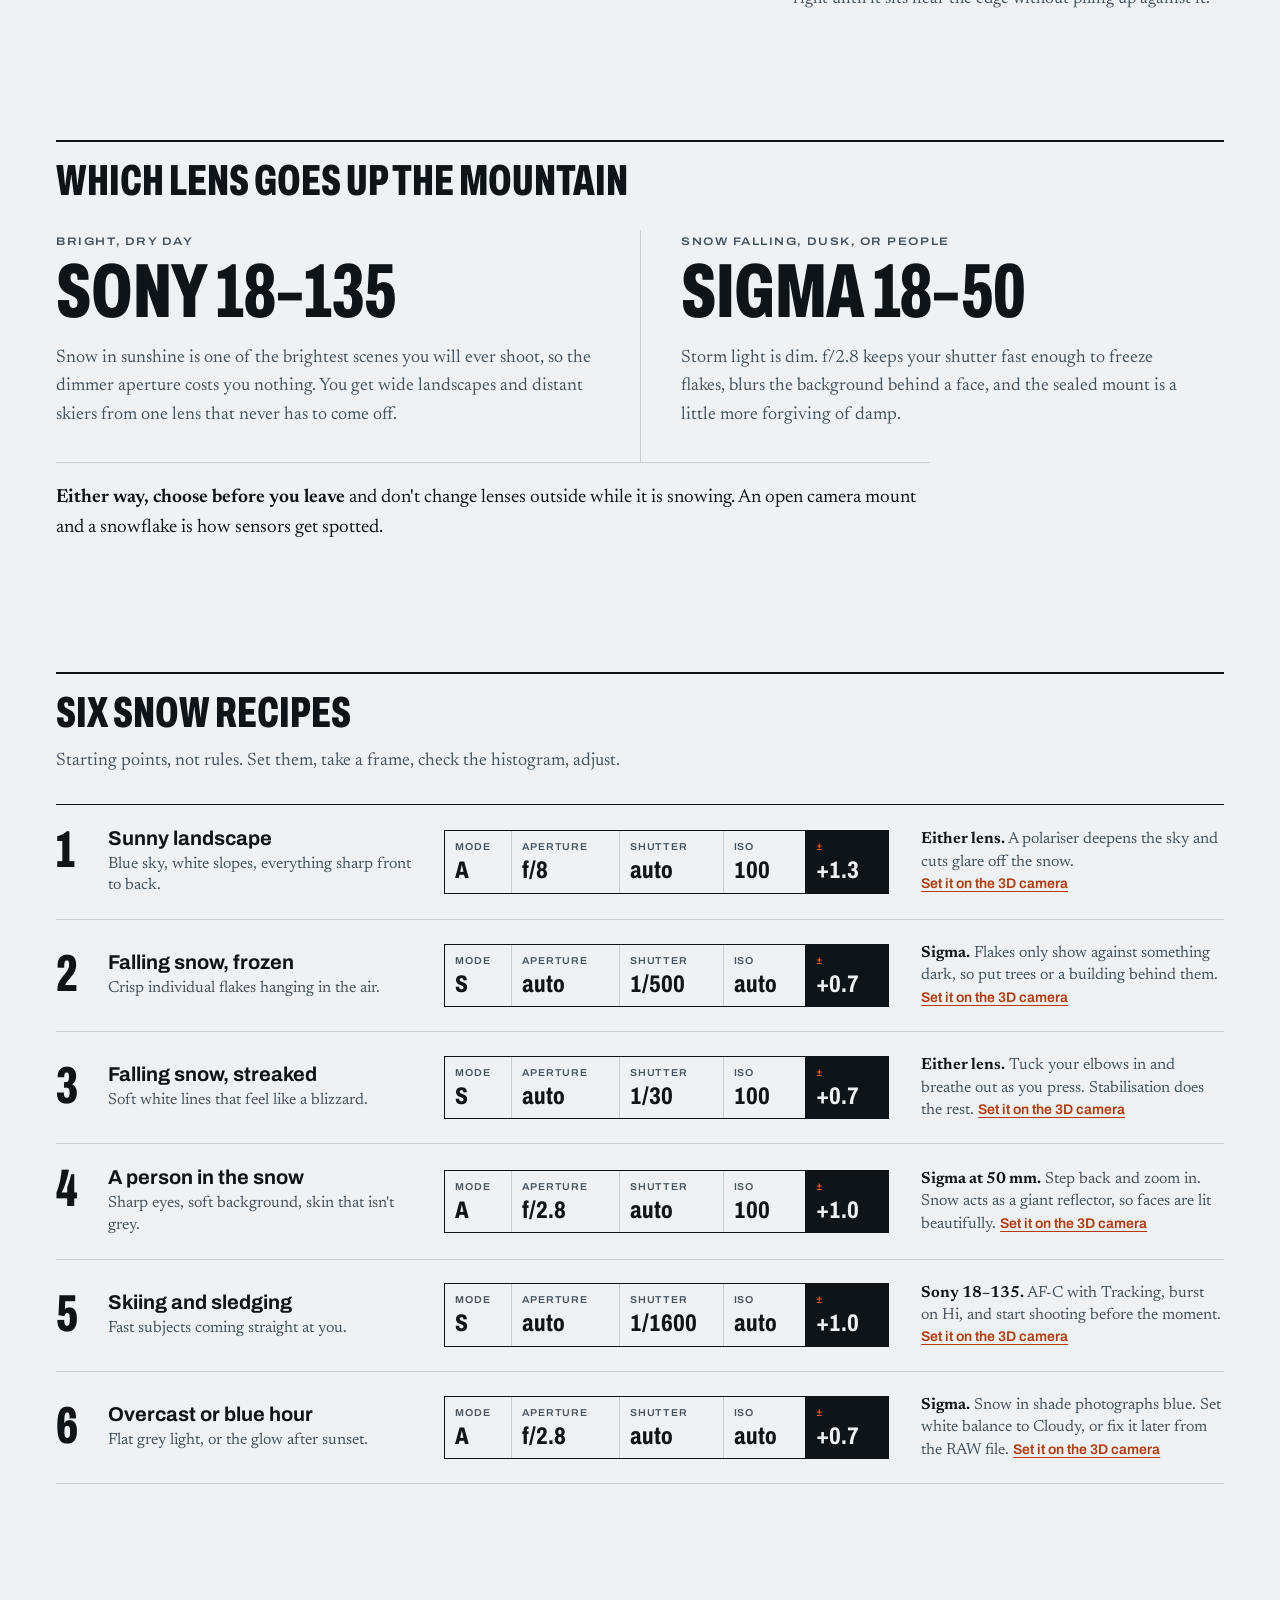
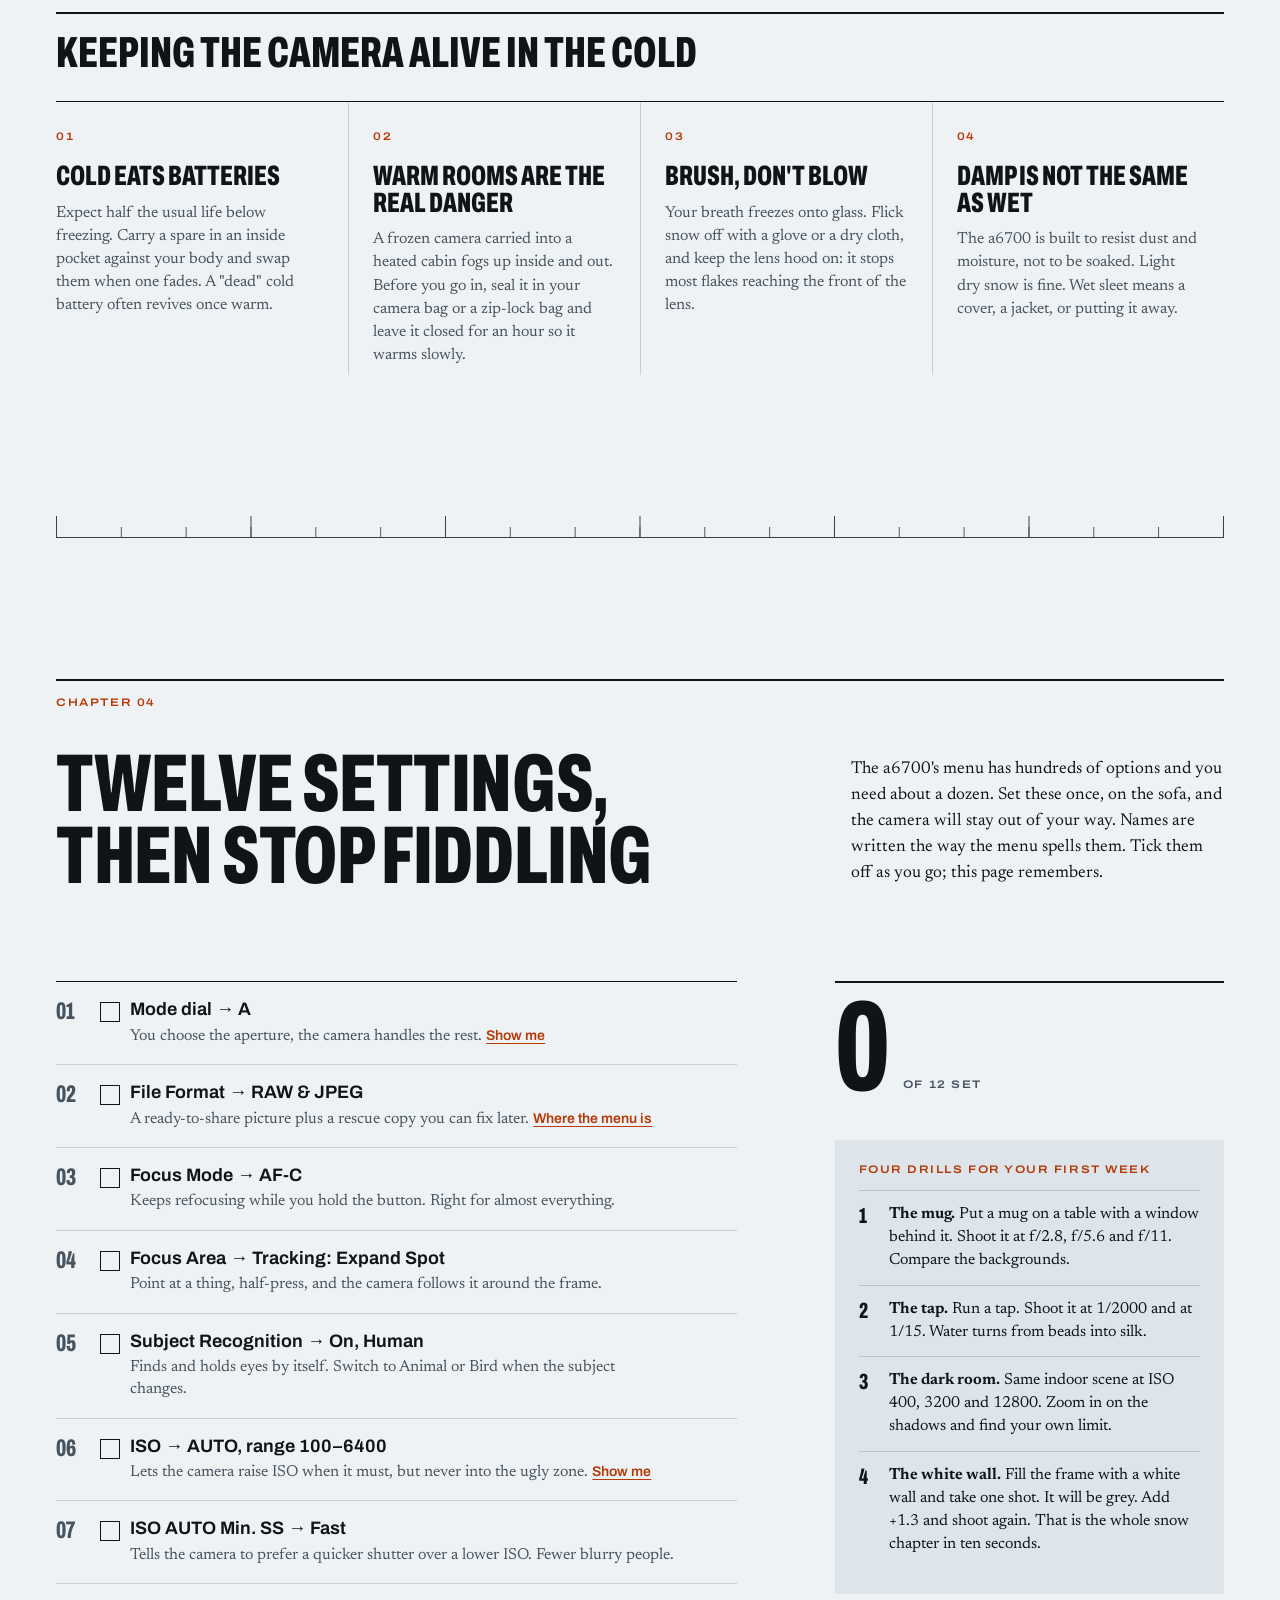
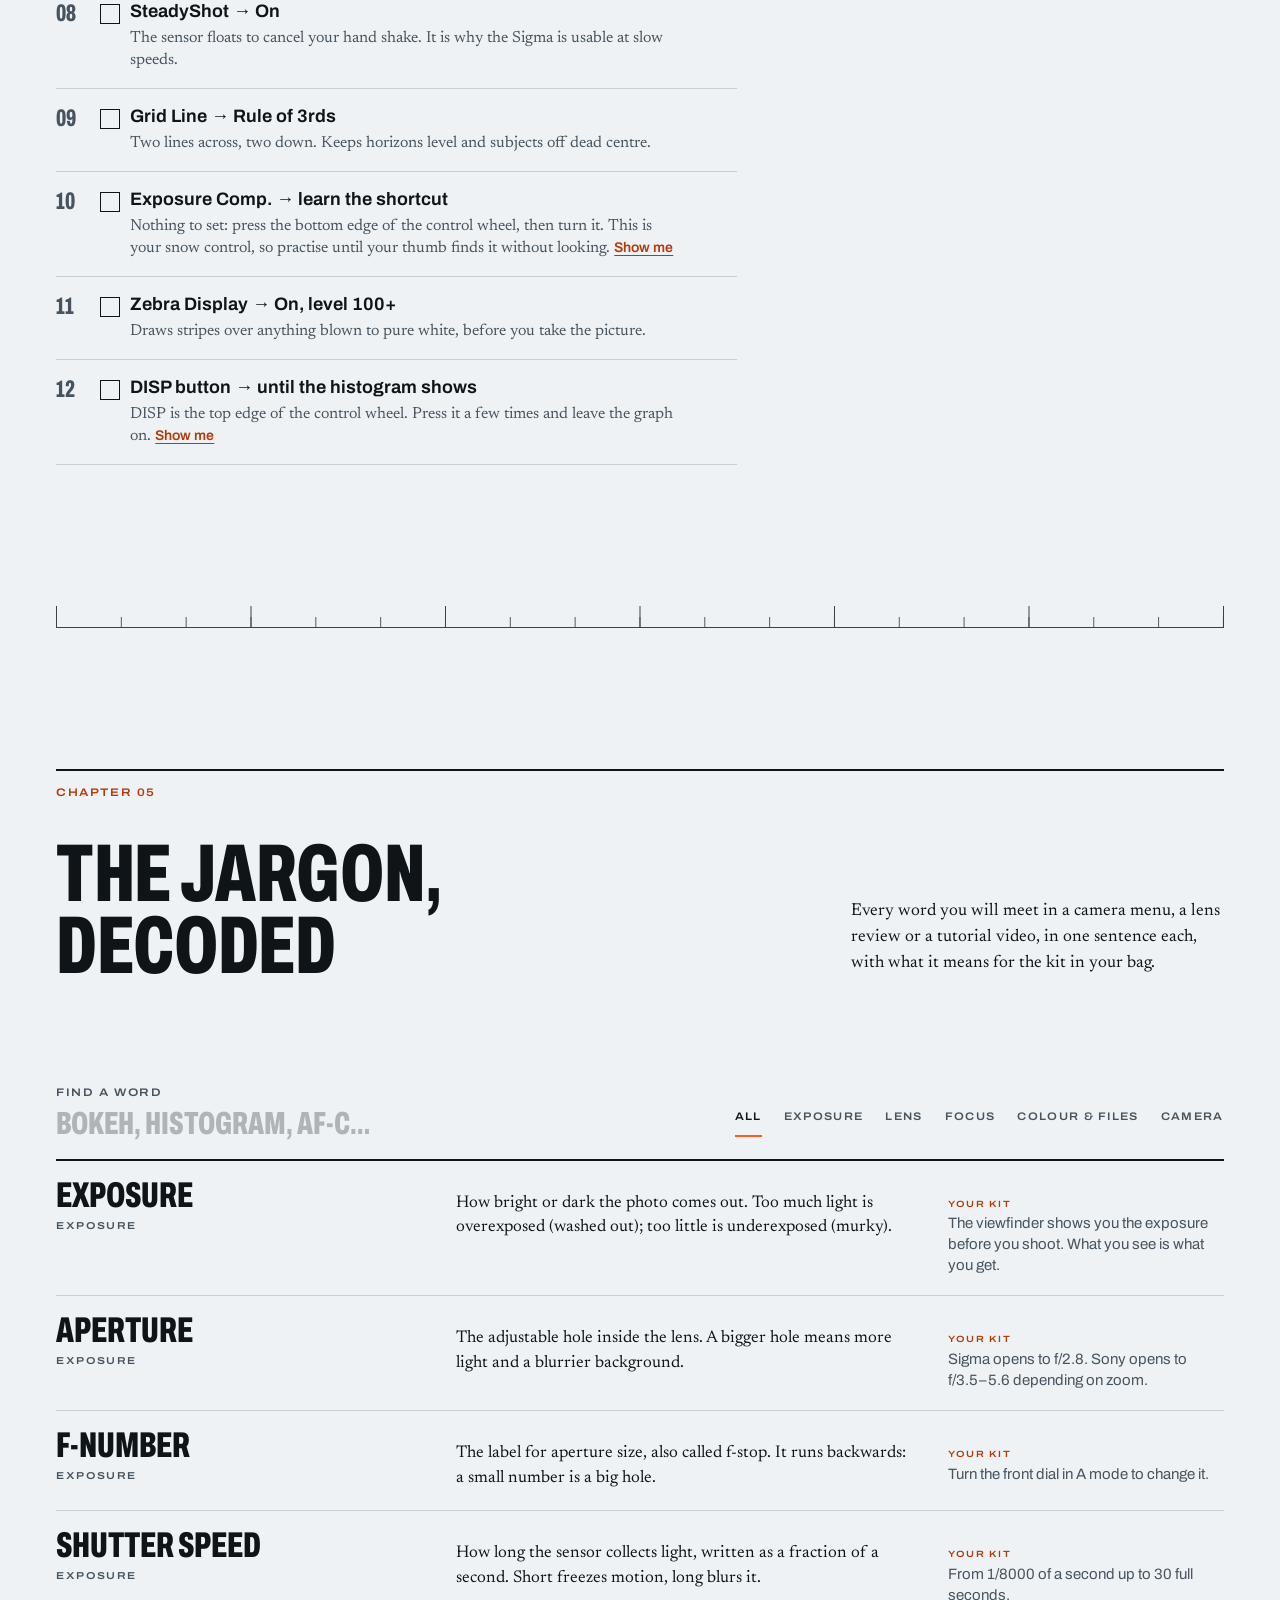
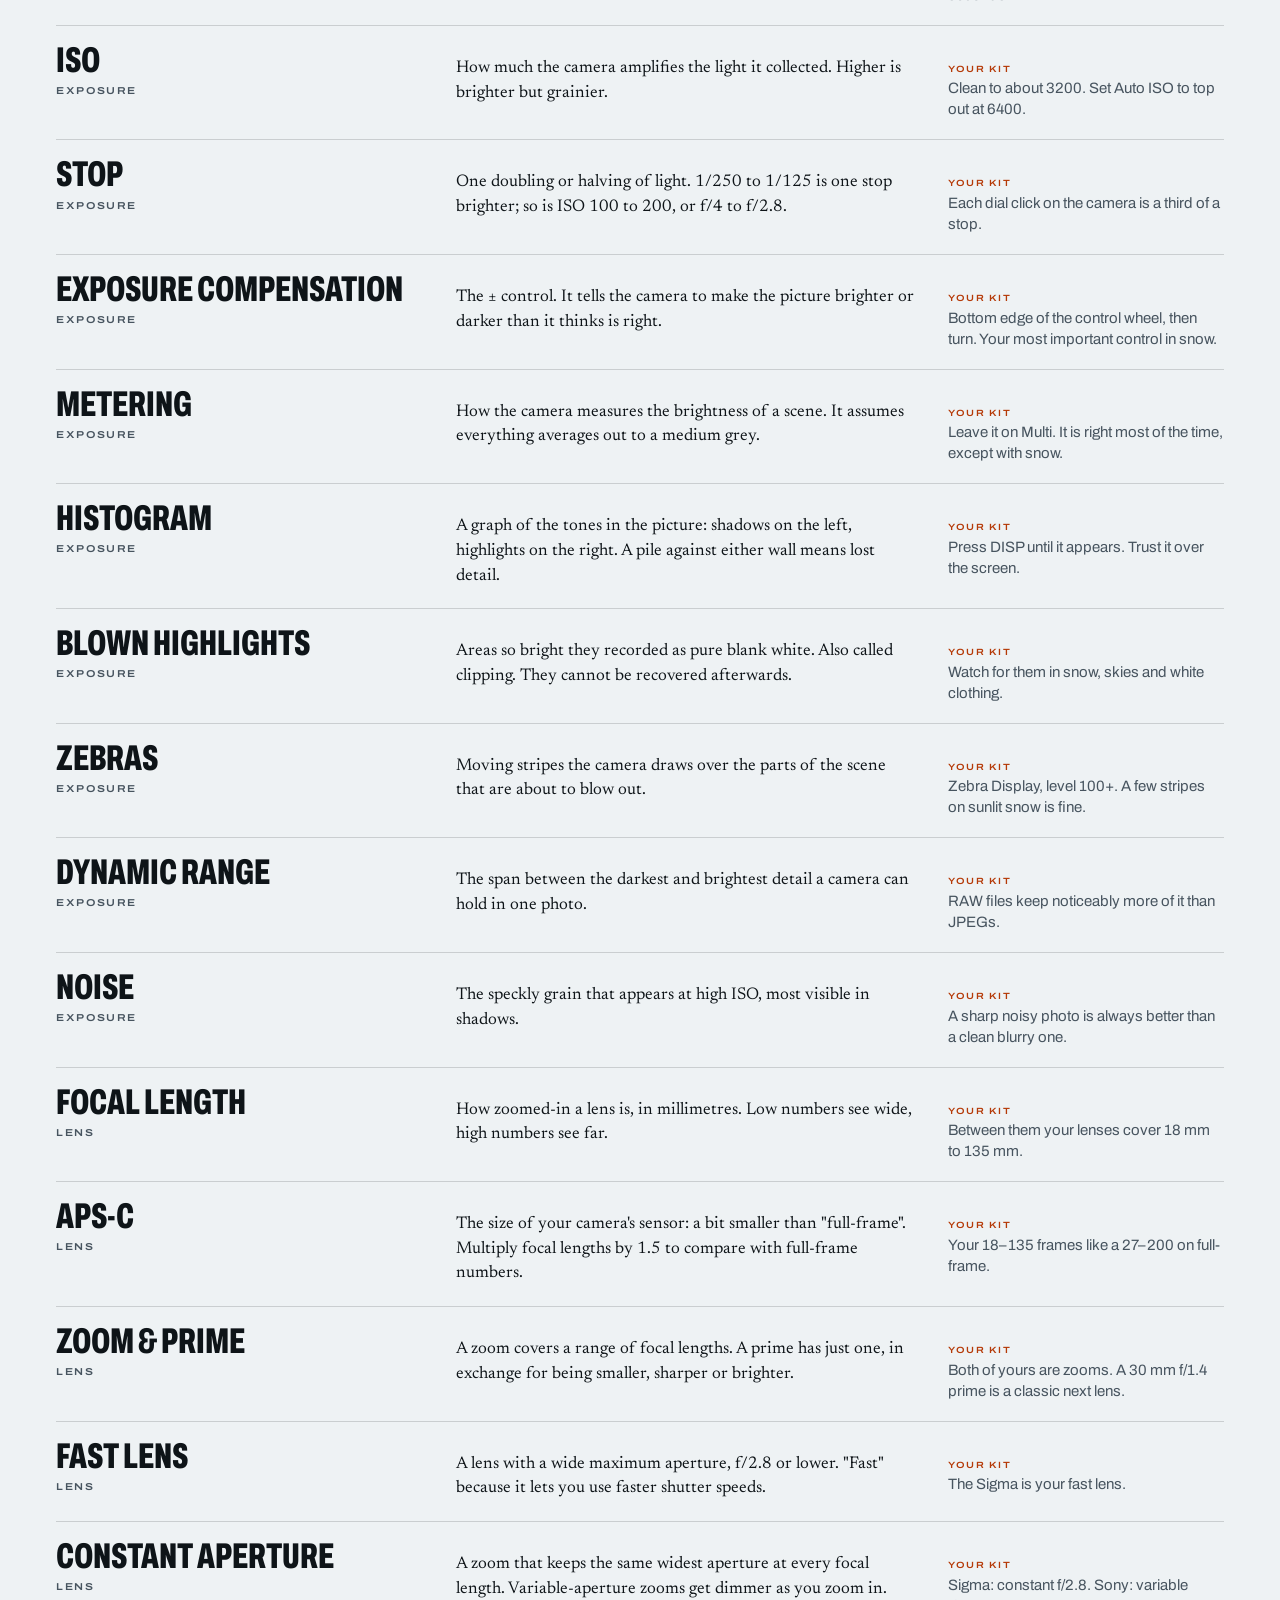
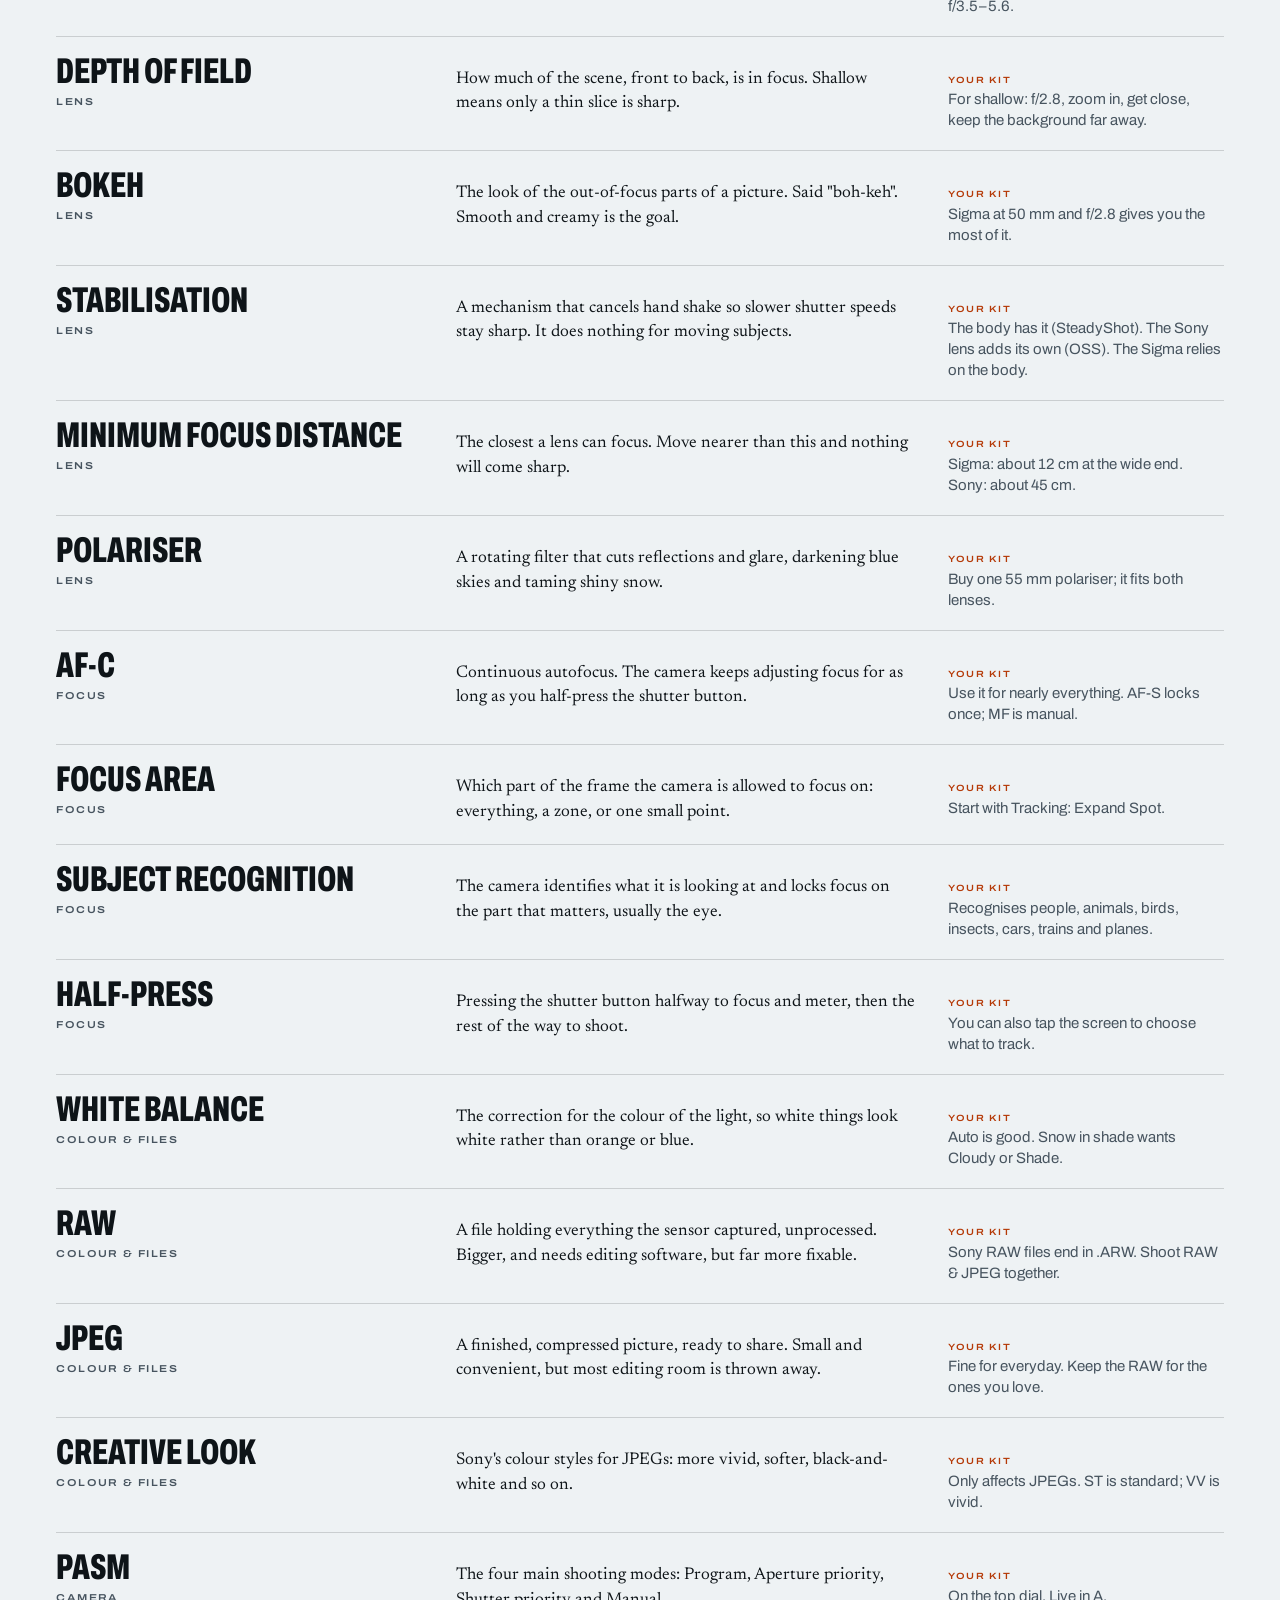
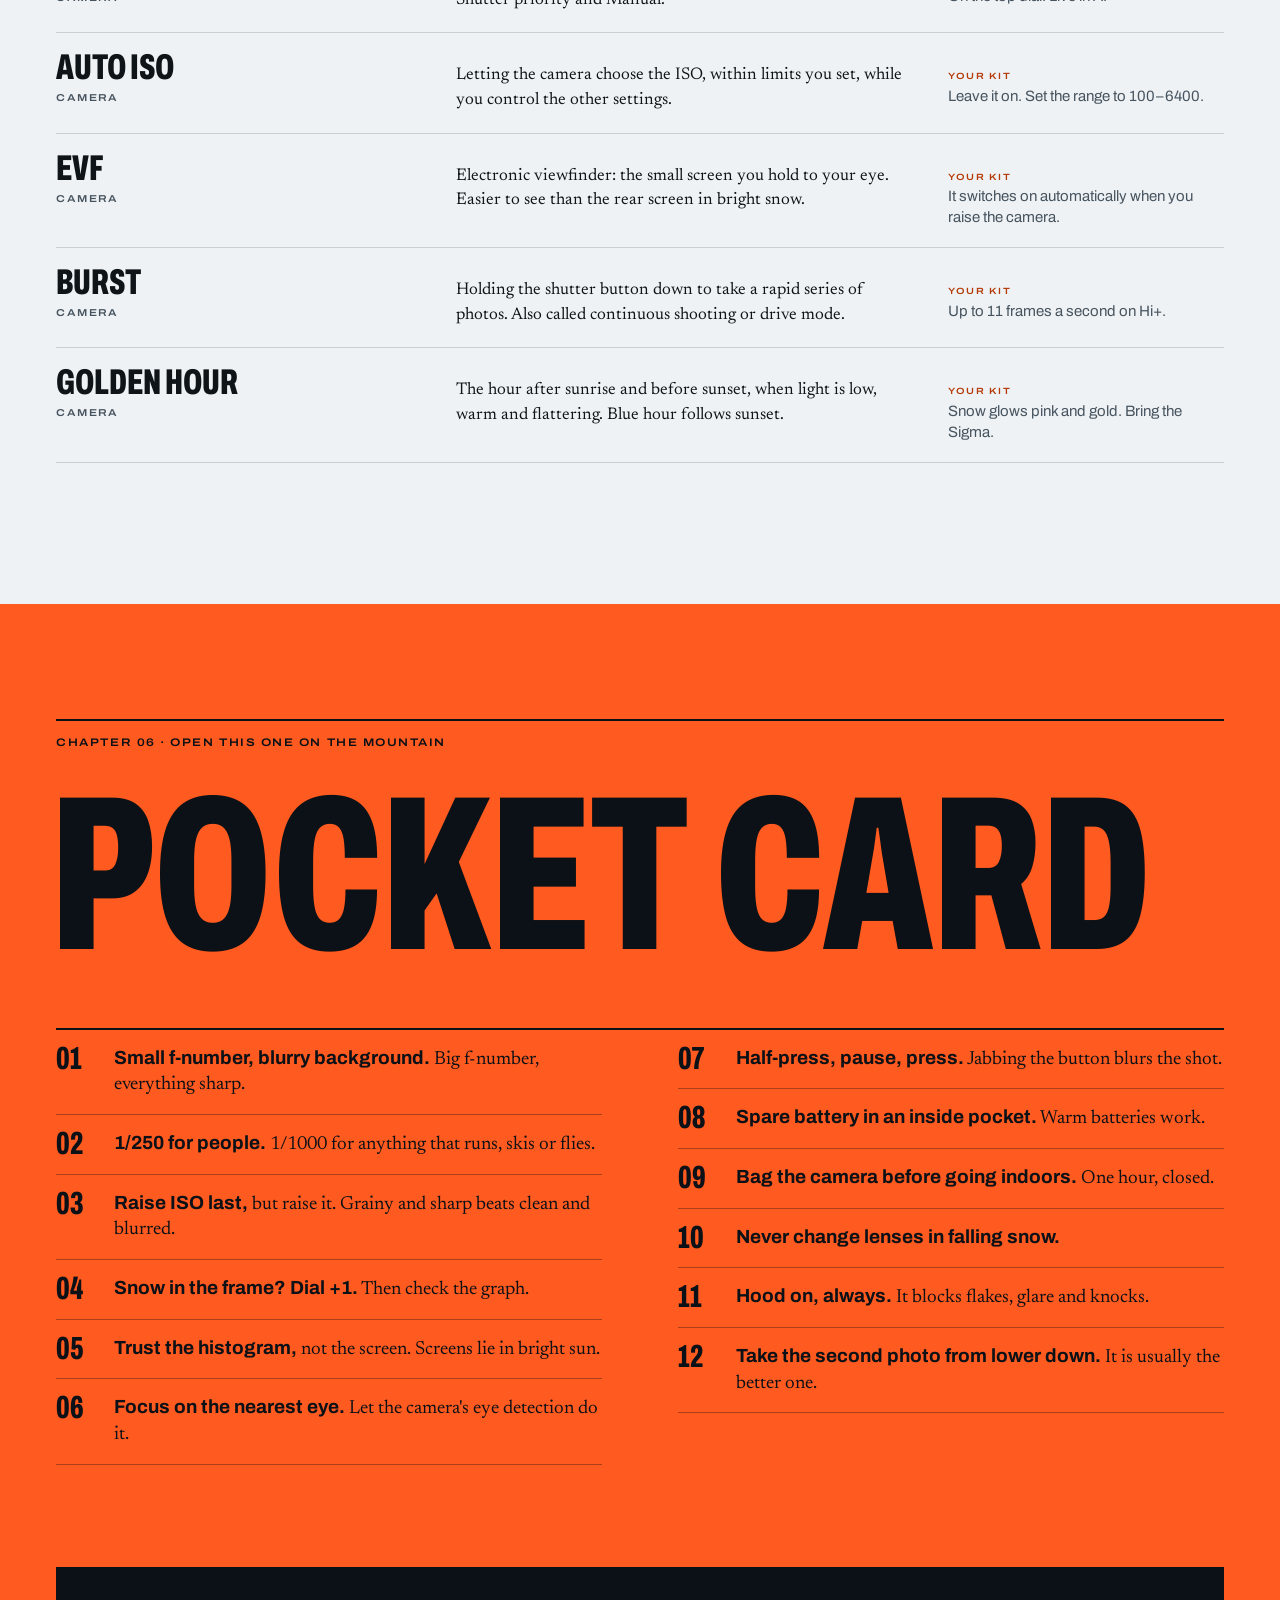
==== commit 25b7aa09: "Add the six snow recipes to the 3D camera - Pick a recipe and the camera sets itself: mode dial, val" ====
--- a/index.html
+++ b/index.html
@@ -280,32 +280,32 @@
       <article class="recipe reveal">
         <div class="recipe__what"><span class="recipe__no display">1</span><h4>Sunny landscape</h4><p>Blue sky, white slopes, everything sharp front to back.</p></div>
         <dl class="recipe__set"><div><dt>Mode</dt><dd>A</dd></div><div><dt>Aperture</dt><dd>f/8</dd></div><div><dt>Shutter</dt><dd>auto</dd></div><div><dt>ISO</dt><dd>100</dd></div><div class="is-key"><dt>±</dt><dd>+1.3</dd></div></dl>
-        <p class="recipe__tip"><b>Either lens.</b> A polariser deepens the sky and cuts glare off the snow.</p>
+        <p class="recipe__tip"><b>Either lens.</b> A polariser deepens the sky and cuts glare off the snow. <a href="camera.html#t=r1">Set it on the 3D camera</a></p>
       </article>
       <article class="recipe reveal">
         <div class="recipe__what"><span class="recipe__no display">2</span><h4>Falling snow, frozen</h4><p>Crisp individual flakes hanging in the air.</p></div>
         <dl class="recipe__set"><div><dt>Mode</dt><dd>S</dd></div><div><dt>Aperture</dt><dd>auto</dd></div><div><dt>Shutter</dt><dd>1/500</dd></div><div><dt>ISO</dt><dd>auto</dd></div><div class="is-key"><dt>±</dt><dd>+0.7</dd></div></dl>
-        <p class="recipe__tip"><b>Sigma.</b> Flakes only show against something dark, so put trees or a building behind them.</p>
+        <p class="recipe__tip"><b>Sigma.</b> Flakes only show against something dark, so put trees or a building behind them. <a href="camera.html#t=r2">Set it on the 3D camera</a></p>
       </article>
       <article class="recipe reveal">
         <div class="recipe__what"><span class="recipe__no display">3</span><h4>Falling snow, streaked</h4><p>Soft white lines that feel like a blizzard.</p></div>
         <dl class="recipe__set"><div><dt>Mode</dt><dd>S</dd></div><div><dt>Aperture</dt><dd>auto</dd></div><div><dt>Shutter</dt><dd>1/30</dd></div><div><dt>ISO</dt><dd>100</dd></div><div class="is-key"><dt>±</dt><dd>+0.7</dd></div></dl>
-        <p class="recipe__tip"><b>Either lens.</b> Tuck your elbows in and breathe out as you press. Stabilisation does the rest.</p>
+        <p class="recipe__tip"><b>Either lens.</b> Tuck your elbows in and breathe out as you press. Stabilisation does the rest. <a href="camera.html#t=r3">Set it on the 3D camera</a></p>
       </article>
       <article class="recipe reveal">
         <div class="recipe__what"><span class="recipe__no display">4</span><h4>A person in the snow</h4><p>Sharp eyes, soft background, skin that isn't grey.</p></div>
         <dl class="recipe__set"><div><dt>Mode</dt><dd>A</dd></div><div><dt>Aperture</dt><dd>f/2.8</dd></div><div><dt>Shutter</dt><dd>auto</dd></div><div><dt>ISO</dt><dd>100</dd></div><div class="is-key"><dt>±</dt><dd>+1.0</dd></div></dl>
-        <p class="recipe__tip"><b>Sigma at 50 mm.</b> Step back and zoom in. Snow acts as a giant reflector, so faces are lit beautifully.</p>
+        <p class="recipe__tip"><b>Sigma at 50 mm.</b> Step back and zoom in. Snow acts as a giant reflector, so faces are lit beautifully. <a href="camera.html#t=r4">Set it on the 3D camera</a></p>
       </article>
       <article class="recipe reveal">
         <div class="recipe__what"><span class="recipe__no display">5</span><h4>Skiing and sledging</h4><p>Fast subjects coming straight at you.</p></div>
         <dl class="recipe__set"><div><dt>Mode</dt><dd>S</dd></div><div><dt>Aperture</dt><dd>auto</dd></div><div><dt>Shutter</dt><dd>1/1600</dd></div><div><dt>ISO</dt><dd>auto</dd></div><div class="is-key"><dt>±</dt><dd>+1.0</dd></div></dl>
-        <p class="recipe__tip"><b>Sony 18–135.</b> AF-C with Tracking, burst on Hi, and start shooting before the moment.</p>
+        <p class="recipe__tip"><b>Sony 18–135.</b> AF-C with Tracking, burst on Hi, and start shooting before the moment. <a href="camera.html#t=r5">Set it on the 3D camera</a></p>
       </article>
       <article class="recipe reveal">
         <div class="recipe__what"><span class="recipe__no display">6</span><h4>Overcast or blue hour</h4><p>Flat grey light, or the glow after sunset.</p></div>
         <dl class="recipe__set"><div><dt>Mode</dt><dd>A</dd></div><div><dt>Aperture</dt><dd>f/2.8</dd></div><div><dt>Shutter</dt><dd>auto</dd></div><div><dt>ISO</dt><dd>auto</dd></div><div class="is-key"><dt>±</dt><dd>+0.7</dd></div></dl>
-        <p class="recipe__tip"><b>Sigma.</b> Snow in shade photographs blue. Set white balance to Cloudy, or fix it later from the RAW file.</p>
+        <p class="recipe__tip"><b>Sigma.</b> Snow in shade photographs blue. Set white balance to Cloudy, or fix it later from the RAW file. <a href="camera.html#t=r6">Set it on the 3D camera</a></p>
       </article>
     </div>
 
--- a/css/styles.css
+++ b/css/styles.css
@@ -41,14 +41,14 @@
   --sans: "Archivo", "Helvetica Neue", Arial, sans-serif;
   --serif: "Newsreader", Charter, Georgia, serif;
 
-  --gut: clamp(20px, 4.4vw, 64px);
+  --gut: max(clamp(20px, 4.4vw, 64px), env(safe-area-inset-left, 0px), env(safe-area-inset-right, 0px));
   --navh: 52px;
   --ease: cubic-bezier(0.22, 1, 0.36, 1);
   --ease-ui: cubic-bezier(0.4, 0, 0.2, 1);
 }
 
 *, *::before, *::after { box-sizing: border-box; }
-html { scroll-behavior: smooth; scroll-padding-top: calc(var(--navh) + 16px); -webkit-text-size-adjust: 100%; }
+html { -webkit-tap-highlight-color: transparent; scroll-behavior: smooth; scroll-padding-top: calc(var(--navh) + 16px); -webkit-text-size-adjust: 100%; }
 body {
   margin: 0;
   background: var(--snow);
@@ -65,6 +65,8 @@
 ol, ul { list-style: none; }
 a { color: inherit; }
 b, strong { font-weight: 650; }
+a, button, input, label { touch-action: manipulation; }
+input[type="range"] { touch-action: pan-y; }
 button { font: inherit; color: inherit; background: none; border: 0; padding: 0; cursor: pointer; }
 :focus-visible { outline: 2px solid var(--orange); outline-offset: 3px; }
 ::selection { background: var(--orange); color: var(--night); }
@@ -306,7 +308,7 @@
 .btn:hover { background: #ff7440; }
 .btn:active { transform: translateY(1px); }
 .btn[disabled] { background: var(--shade); color: var(--ink-2); cursor: default; }
-.link { font-family: var(--sans); font-stretch: 112%; font-weight: 600; font-size: .75rem; letter-spacing: .1em; text-transform: uppercase; border-bottom: 1px solid currentColor; padding: 4px 0; }
+.link { font-family: var(--sans); font-stretch: 112%; font-weight: 600; font-size: .75rem; letter-spacing: .1em; text-transform: uppercase; padding: 12px 0; background: linear-gradient(currentColor, currentColor) 0 calc(100% - 8px) / 100% 1px no-repeat; }
 
 .stops { display: grid; grid-template-columns: minmax(0, 5fr) minmax(0, 1fr) minmax(0, 6fr); margin-top: clamp(72px, 10vw, 128px); border-top: 2px solid var(--ink); padding-top: 18px; }
 .stops__text .h3 { margin-bottom: 20px; }
@@ -393,10 +395,10 @@
 .recipe__no { grid-row: span 2; font-size: 3.25rem; color: var(--ink); }
 .recipe h4 { font-family: var(--sans); font-weight: 700; font-size: 1.25rem; line-height: 1.15; }
 .recipe__what p { font-size: 1rem; line-height: 1.35; color: var(--ink-2); margin-top: 4px; }
-.recipe__set { display: grid; grid-template-columns: repeat(5, 1fr); font-family: var(--sans); border: 1px solid var(--ink); }
+.recipe__set { display: grid; grid-template-columns: minmax(0, .8fr) minmax(0, 1.3fr) minmax(0, 1.25fr) minmax(0, 1fr) minmax(0, 1fr); font-family: var(--sans); border: 1px solid var(--ink); }
 .recipe__set > div { padding: 8px 10px 9px; }
 .recipe__set > div + div { border-left: 1px solid var(--rule); }
-.recipe__set dt { font-stretch: 112%; font-size: .5625rem; font-weight: 600; letter-spacing: .12em; text-transform: uppercase; color: var(--ink-2); }
+.recipe__set dt { font-stretch: 105%; font-size: .625rem; font-weight: 600; letter-spacing: .08em; text-transform: uppercase; color: var(--ink-2); }
 .recipe__set dd { font-stretch: 75%; font-weight: 750; font-size: 1.5rem; line-height: 1.1; margin-top: 2px; font-variant-numeric: tabular-nums; white-space: nowrap; }
 .recipe__set .is-key { background: var(--ink); color: var(--snow); }
 .recipe__set .is-key dt { color: var(--orange); }
@@ -451,7 +453,7 @@
 .gloss__search input:focus { outline: none; }
 .gloss__search:focus-within .label { color: var(--orange-ink); }
 .gloss__tabs { display: flex; flex-wrap: wrap; gap: 6px 22px; justify-content: flex-end; padding-bottom: 8px; }
-.gloss__tabs button { font-family: var(--sans); font-stretch: 112%; font-weight: 600; font-size: .6875rem; letter-spacing: .12em; text-transform: uppercase; color: var(--ink-2); padding: 6px 0; border-bottom: 2px solid transparent; }
+.gloss__tabs button { font-family: var(--sans); font-stretch: 112%; font-weight: 600; font-size: .6875rem; letter-spacing: .12em; text-transform: uppercase; color: var(--ink-2); padding: 11px 0 9px; border-bottom: 2px solid transparent; }
 .gloss__tabs button:hover { color: var(--ink); }
 .gloss__tabs button.is-on { color: var(--ink); border-bottom-color: var(--orange); }
 .gloss__row { display: grid; grid-template-columns: minmax(0, 4fr) minmax(0, 5fr) minmax(0, 3fr); column-gap: 32px; padding: 18px 0 19px; border-bottom: 1px solid var(--rule); align-items: baseline; }
@@ -469,7 +471,7 @@
 .pocket :focus-visible { outline-color: var(--night); }
 .chead--pocket { margin-bottom: clamp(32px, 5vw, 64px); }
 .chead--pocket .chead__no { color: var(--night); border-top-color: var(--night); }
-.chead--pocket .chead__title { grid-column: 1 / -1; font-size: clamp(4rem, 17.5vw, 15.5rem); line-height: .8; margin-left: -0.03em; white-space: nowrap; }
+.chead--pocket .chead__title { grid-column: 1 / -1; font-size: clamp(2.5rem, 17.2vw, 15.5rem); line-height: .8; margin-left: -0.03em; white-space: nowrap; }
 .tips { columns: 2; column-gap: clamp(32px, 6vw, 96px); counter-reset: t; border-top: 2px solid var(--night); }
 .tips li { counter-increment: t; break-inside: avoid; position: relative; padding: 15px 0 16px 58px; border-bottom: 1px solid rgba(11, 17, 22, .35); font-size: 1.1875rem; line-height: 1.35; }
 .tips li::before { content: counter(t, decimal-leading-zero); position: absolute; left: 0; top: 13px; font-family: var(--sans); font-stretch: 62%; font-weight: 800; font-size: 2rem; line-height: 1; }
@@ -481,10 +483,10 @@
 .fix__rows p:last-child { font-size: 1.0625rem; line-height: 1.4; color: #cfd9e0; }
 
 /* ── footer ── */
-.foot { background: var(--night); color: var(--frost-2); padding-block: 48px 64px; font-size: .9375rem; }
+.foot { background: var(--night); color: var(--frost-2); padding-block: 48px calc(64px + env(safe-area-inset-bottom, 0px)); font-size: .9375rem; }
 .foot__in { display: grid; grid-template-columns: minmax(0, 4fr) minmax(0, 5fr) minmax(0, 3fr); column-gap: 32px; align-items: start; }
 .foot__mark { color: var(--frost); font-size: 1.75rem; }
-.foot a { justify-self: end; text-decoration: none; color: var(--frost); padding: 6px 0; }
+.foot a { justify-self: end; text-decoration: none; color: var(--frost); padding: 12px 0; margin-top: -8px; }
 .foot a:hover { color: var(--orange); }
 
 /* ── reveal ── */
@@ -537,7 +539,8 @@
   .pick { grid-template-columns: 1fr; }
   .pick__col { padding: 4px 0 28px; }
   .pick__col + .pick__col { border-left: 0; padding-left: 0; border-top: 1px solid var(--rule); padding-top: 24px; }
-  .recipe { grid-template-columns: 1fr; }
+  .recipe { grid-template-columns: minmax(0, 1fr); }
+  .nav__links { -webkit-mask-image: linear-gradient(90deg, #000 calc(100% - 36px), transparent); mask-image: linear-gradient(90deg, #000 calc(100% - 36px), transparent); }
   .recipe__tip { grid-column: 1; }
   .gloss__tools { grid-template-columns: 1fr; row-gap: 6px; }
   .gloss__tabs { justify-content: flex-start; flex-wrap: nowrap; overflow-x: auto; scrollbar-width: none; margin-right: calc(var(--gut) * -1); padding-right: var(--gut); }
@@ -559,7 +562,8 @@
   .care li, .care li + li { border-left: 0; padding: 20px 0 8px; }
   .care li + li { border-top: 1px solid var(--rule); margin-top: 16px; }
   .recipe__set dd { font-size: 1.3125rem; }
-  .recipe__set > div { padding: 7px 7px 8px; }
+  .recipe__set dt { font-stretch: 100%; letter-spacing: .04em; }
+  .recipe__set > div { padding: 7px 6px 8px; }
   .vf__hud { font-size: .875rem; padding-inline: 12px; height: 38px; }
   .vf__marks i:nth-child(3), .vf__marks i:nth-child(4) { bottom: 52px; }
   .seg__b { font-size: .875rem; padding-inline: 10px; }
@@ -580,5 +584,37 @@
 .hero__cam b { font-weight: 650; font-size: 1.0625rem; }
 .hero__cam i { font-style: normal; color: var(--orange); transition: transform .15s var(--ease-ui); }
 .hero__cam:hover i { transform: translateX(4px); }
-.checks__body a, .evdemo__steps a, .inlink { color: var(--orange-ink); font-family: var(--sans); font-weight: 600; font-size: .875rem; text-underline-offset: 3px; white-space: nowrap; }
+.checks__body a, .evdemo__steps a, .recipe__tip a, .inlink { display: inline-block; padding: 8px 0; margin: -8px 0; color: var(--orange-ink); font-family: var(--sans); font-weight: 600; font-size: .875rem; text-underline-offset: 3px; white-space: nowrap; }
 .inlink { font-size: .9375rem; }
+
+/* very narrow phones (320 px: first-generation SE, or Display Zoom) */
+@media (max-width: 350px) {
+  .recipe__set dd { font-size: 1.125rem; }
+  .recipe__set dt { letter-spacing: .02em; }
+  .recipe__set > div { padding: 6px 4px 7px; }
+  .recipe__what { grid-template-columns: 40px 1fr; }
+  .recipe__no { font-size: 2.75rem; }
+  .seg__b { font-size: .8125rem; padding-inline: 8px; }
+  .seg__b span { font-size: .75rem; }
+  .versus__row { column-gap: 12px; }
+  .hero__kit > div { grid-template-columns: 62px 1fr; }
+}
+
+/* phones held sideways: the picture and its controls sit side by side instead of the picture filling the screen */
+@media (max-height: 500px) and (orientation: landscape) {
+  .sim, .evdemo, .zoom { grid-template-columns: minmax(0, 1fr) minmax(0, 1fr); gap: 24px; align-items: start; }
+  .sim__stagecol { position: sticky; top: calc(var(--navh) + 8px); margin-inline: 0; background: none; }
+  .sim__verdict { padding-inline: 0; min-height: 0; border-bottom-color: var(--rule); }
+  .zoom .vf { order: 0; position: sticky; top: calc(var(--navh) + 8px); }
+  .evdemo .vf { position: sticky; top: calc(var(--navh) + 8px); }
+  .ctl { padding: 12px 0 12px; }
+  .ctl--flush { padding-top: 0; }
+  .zoom__read p { min-height: 0; }
+  .hero { padding-top: calc(var(--navh) + 12px); }
+  .chapter { padding-block: 56px; }
+}
+@media (max-height: 500px) and (orientation: landscape) {
+  /* keep the whole viewfinder and its verdict on screen while the controls scroll */
+  .sim__stagecol .vf, .evdemo .vf, .zoom .vf { max-width: calc((100svh - var(--navh) - 112px) * 1.6); }
+  .sim__verdict { font-size: .875rem; padding: 8px 0; }
+}
